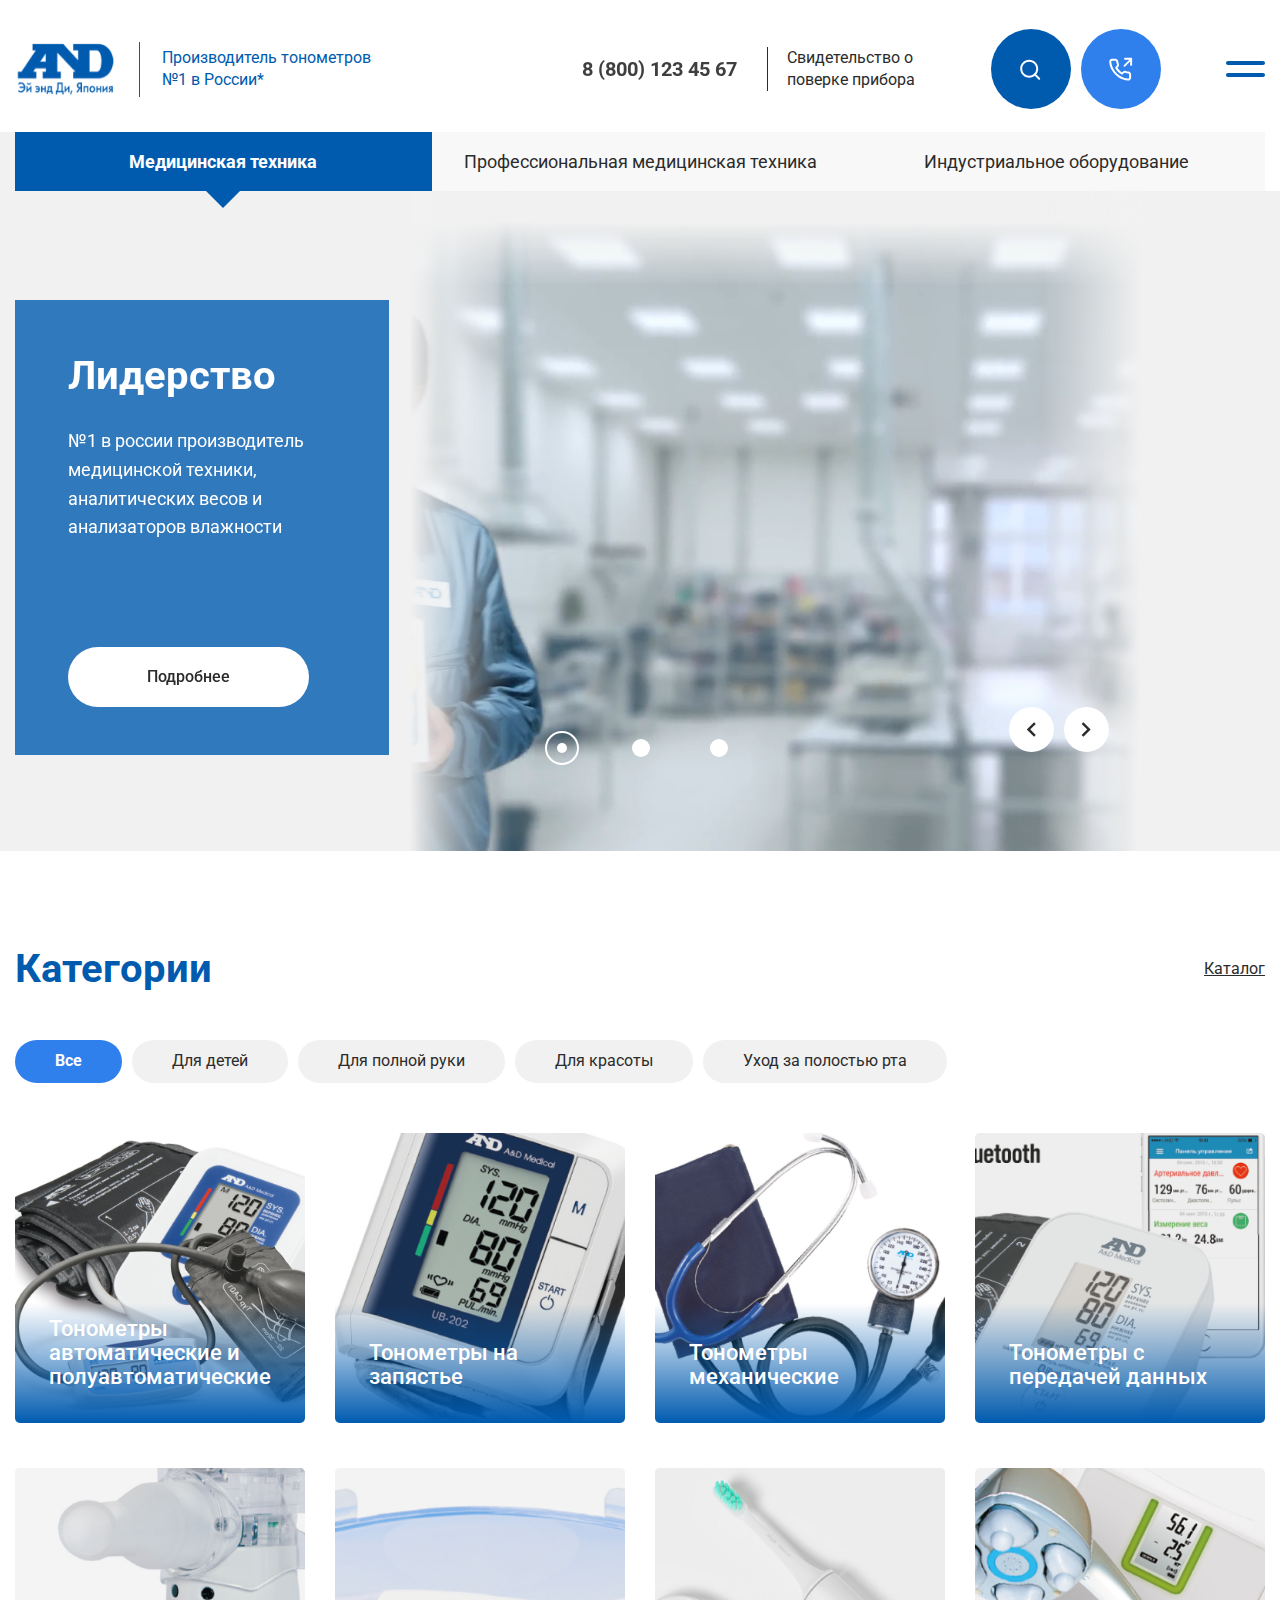
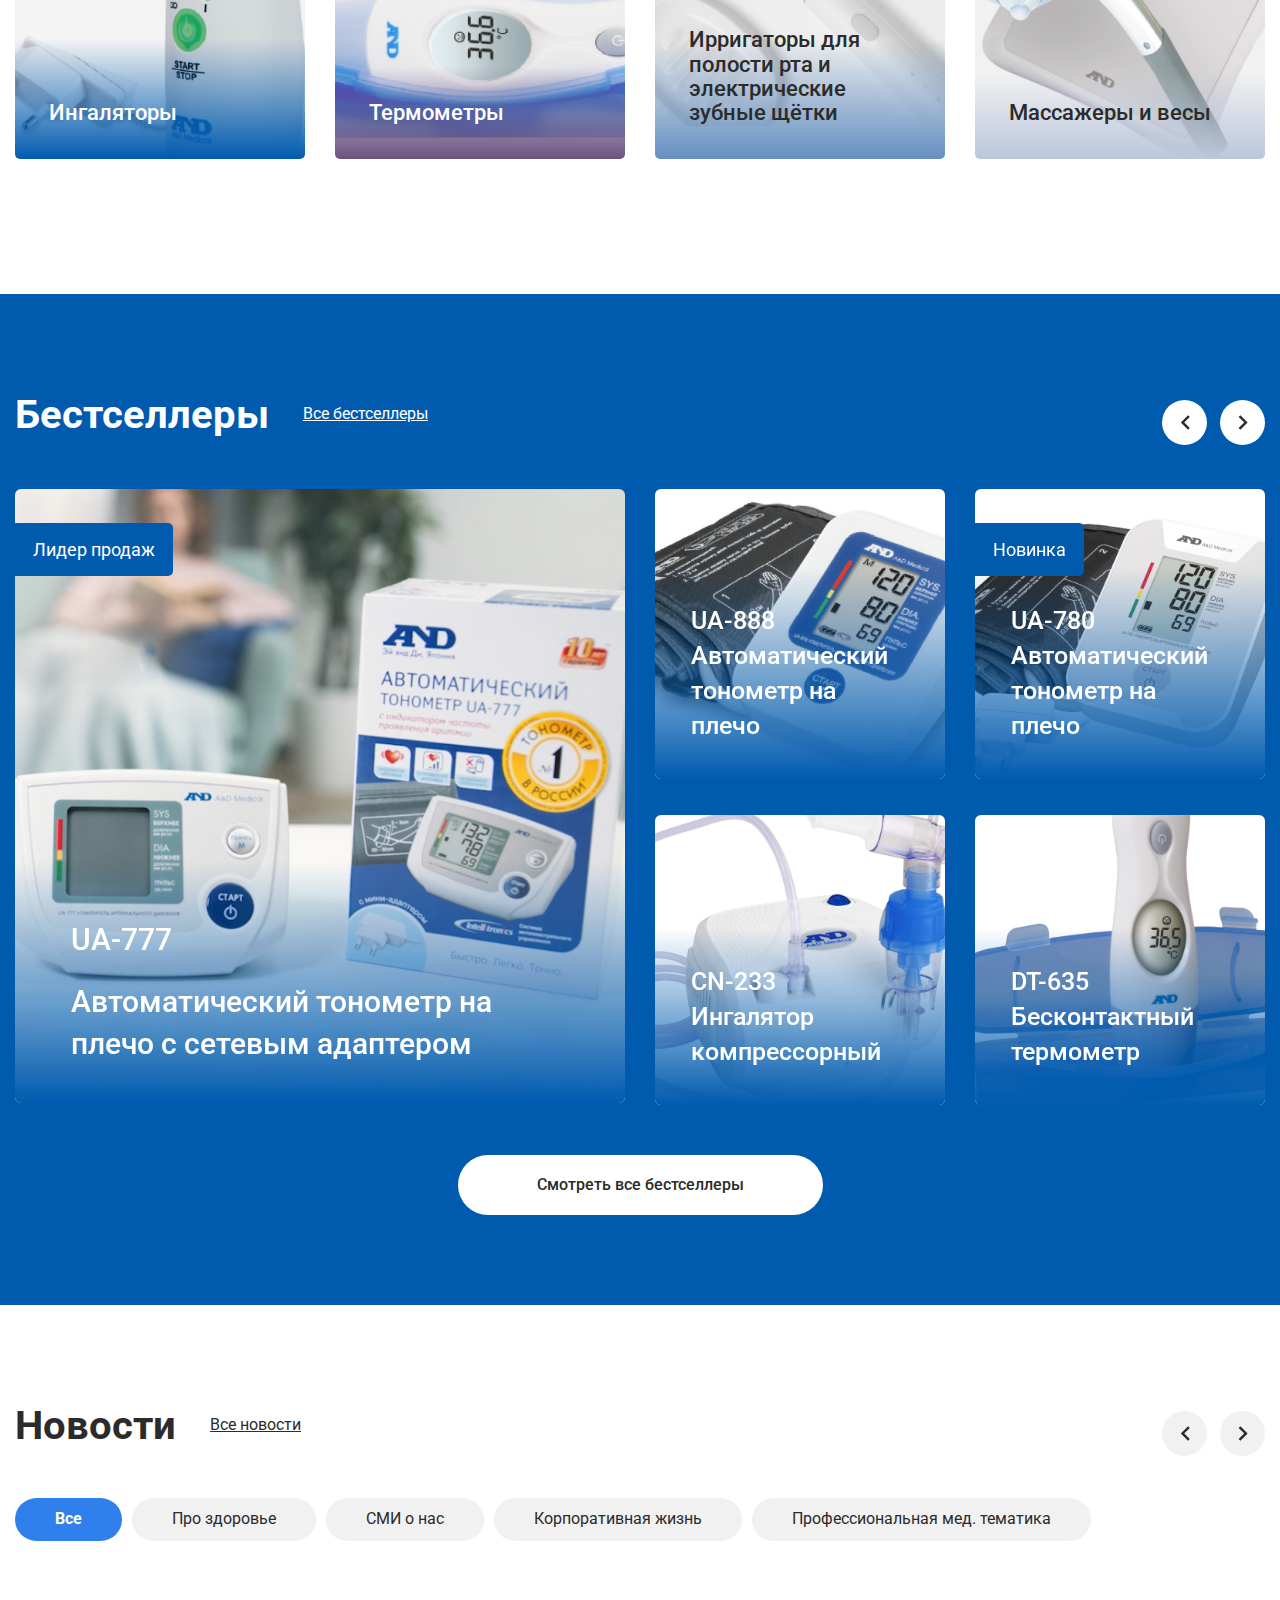
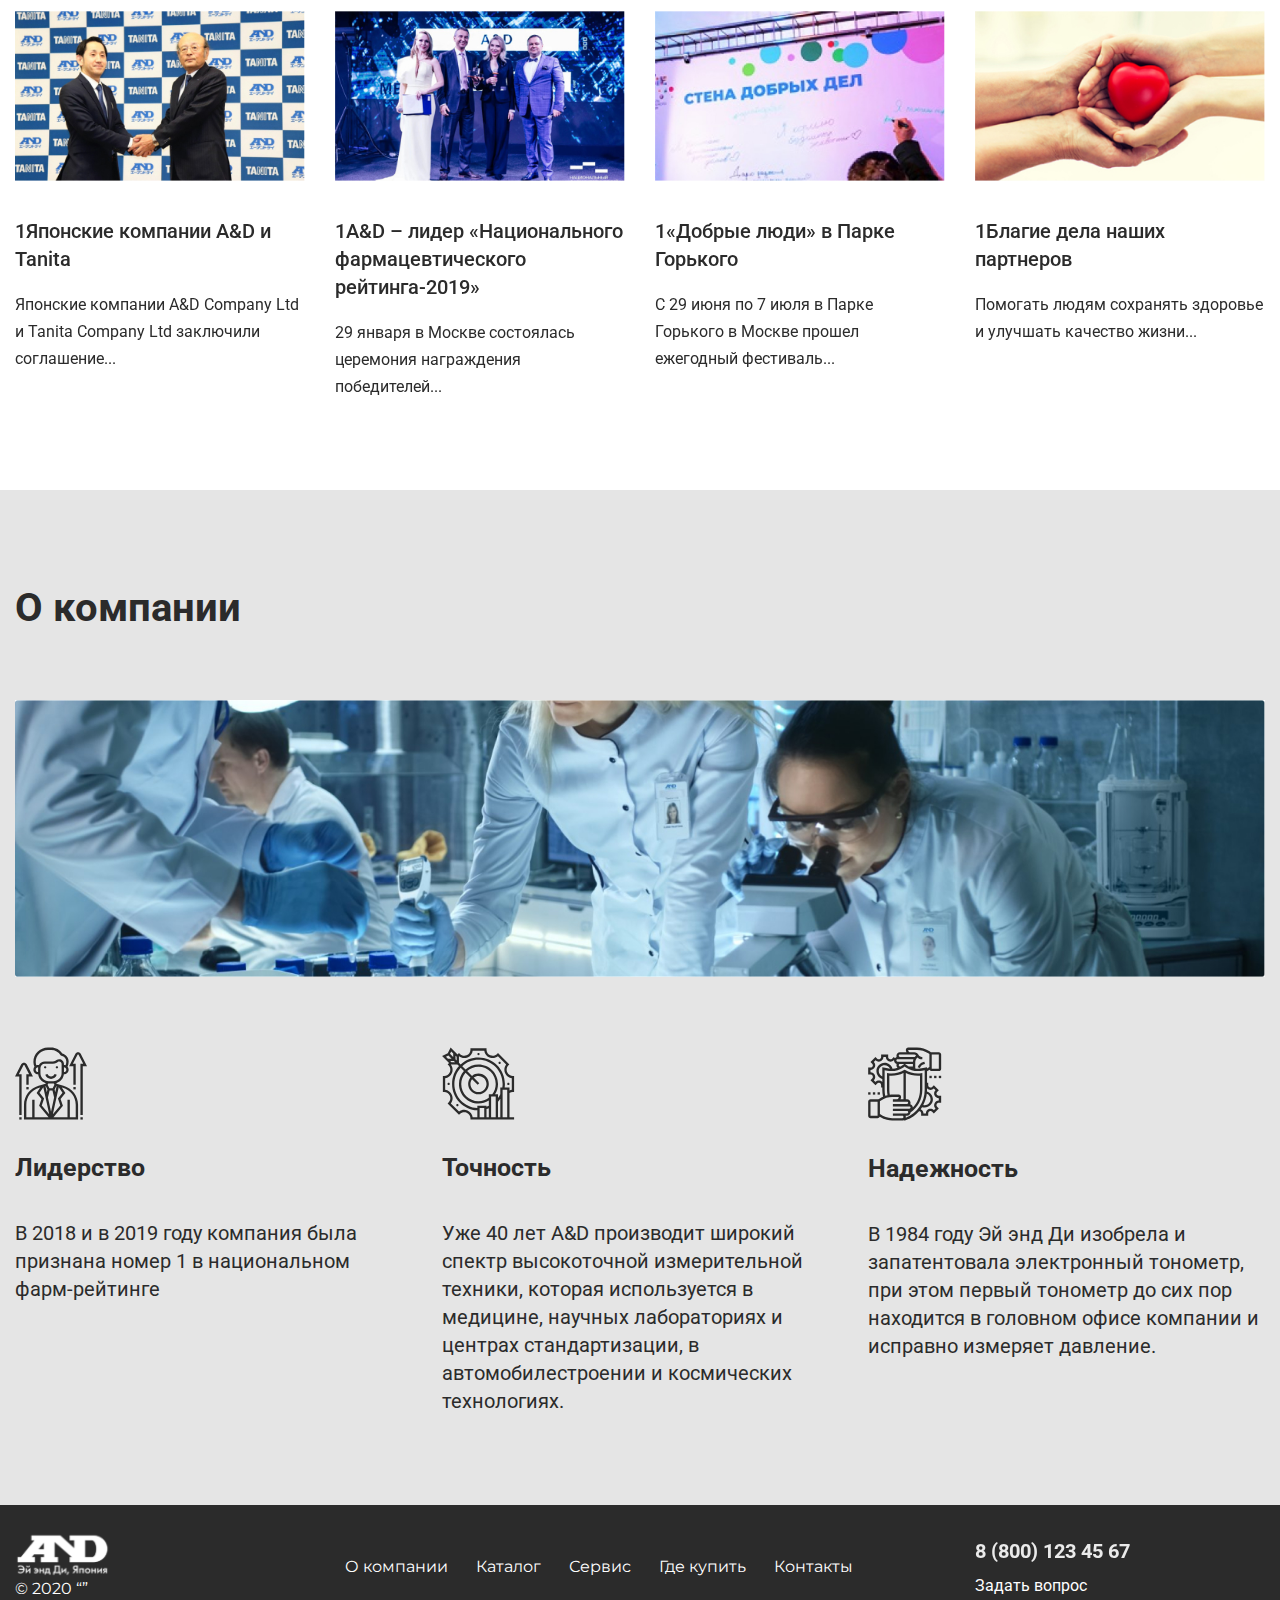
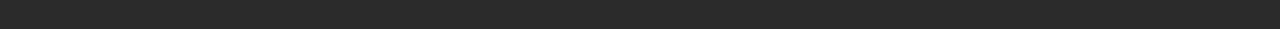
==== index.html @ 3cb5a5c9 "ff" ====
<!DOCTYPE html>
<html>
<head>
  <meta charset="utf-8">
  <title>Home</title>
  <meta name="description" content="">
  <link rel="shortcut icon" href="img/favicon/favicon.ico" type="image/x-icon">
  <meta http-equiv="X-UA-Compatible" content="IE=edge">
  <meta name="viewport" content="width=device-width, initial-scale=1, maximum-scale=1">
  <!-- style -->
  <link rel="stylesheet" href="libs/bootstrap/bootstrap.min.css">
  <link rel="stylesheet" href="libs/owl-carousel/owl.carousel.min.css"/>
  <link rel="stylesheet" href="libs/owl-carousel/owl.theme.default.min.css"/>
  <link rel="stylesheet" href="libs/fancybox/jquery.fancybox.min.css">
  <link rel="stylesheet" href="libs/jquery/jquery-ui/jquery-ui.min.css"/>
  <link rel="stylesheet" href="libs/jquery/jquery-ui/jquery-ui.theme.min.css"/>
  <link rel="stylesheet" href="css/common.css">
</head>
<body class="home">
  <div class="wrapper">
    <header class="header">
      <div class="container">
        <div class="header_row row">
          <div class="col-xl-3 col-lg-4 col-md-4 header_logo_col">
            <div class="header_logo">
              <a href="/" class="logo">
                <img src="i/logo.png">
                <span>Производитель тонометров №1 в России*</span>
              </a>
            </div>
          </div>
          <div class="col-xl-9 col-lg-8 col-md-8">
            <div class="header_navbar">
              <nav class="navbar navbar-expand-xl header_menu">
                <button class="navbar-toggler"></button>
                <div class="navbar_wrap">
                <ul class="nav header_menu_nav">
                  <li class="nav-item"><a href="#" class="nav-link">О компании</a></li>
                  <li class="nav-item"><a href="#" class="nav-link">Каталог</a></li>
                  <li class="nav-item"><a href="#" class="nav-link">Сервис</a></li>
                  <li class="nav-item"><a href="#" class="nav-link">Где купить</a></li>
                  <li class="nav-item"><a href="#" class="nav-link">Контакты</a></li>
                </ul>
                </div>
              </nav>
              <div class="header_phone -fs-20 -rb-700">
                <a href="tel:88001234567">8 (800) 123 45 67</a>
              </div>
              <div class="header_cert">
                <a href="#">Свидетельство о поверке прибора</a>
              </div>
              <div class="header_btn">
                <a href="#" class="btn btn_search"></a>
                <a href="#" class="btn btn_callback"></a>
              </div>
            </div>
          </div>
        </div>
	    </div>
    </header>
    <main class="main">
    <div class="section_itabs">
      <div class="container">
        <ul class="nav nav-pills nav-tabs -fs-18" id="pills-tab" role="tablist">
          <li class="nav-item" role="presentation">
            <a class="nav-link active" id="tech1-tab" data-toggle="pill" href="#tech1" role="tab" aria-controls="tech1" aria-selected="true">Медицинская техника</a>
          </li>
          <li class="nav-item" role="presentation">
            <a class="nav-link" id="tech2-tab" data-toggle="pill" href="#tech2" role="tab" aria-controls="tech2" aria-selected="false">Профессиональная медицинская техника</a>
          </li>
          <li class="nav-item" role="presentation">
            <a class="nav-link" id="tech3-tab" data-toggle="pill" href="#tech3" role="tab" aria-controls="tech3" aria-selected="false">Индустриальное оборудование</a>
          </li>
        </ul>
        </div>
        <div class="tab-content">
          <div class="tab-pane fade show active" id="tech1" role="tabpanel" aria-labelledby="tech1-tab">
            <div class="owl-carousel owl-theme itop_slider">
              <div class="itop_slider_item">
                <div class="video_container">
                  <div class="itop_slider_item_img">
                    <div class="itop_video_blur"></div>
                    <div class="itop_video_blur"></div>
                    <div class="itop_video_blur"></div>
                    <div class="itop_video_blur"></div>
                    
                    <video autoplay muted id="myVideo">
                      <source src="i/gif/itop_slider_item1new.mp4" type="video/mp4">
                      <source src="i/gif/itop_slider_item1.webm" type="video/webm" />
                    </video>
                  </div>
                </div>
                <div class="itop_slider_item_wrap">
                  <div class="container">
                    <div class="itop_slider_item_box">
                      <div class="itop_slider_item_title -rb-700 -fs-40">Лидерство</div>
                      <div class="itop_slider_item_text -fs-18">№1 в россии производитель медицинской техники, аналитических весов и анализаторов влажности</div>
                      <div class="itop_slider_item_btn"><a href="#" class="btn btn-primary">Подробнее</a></div>
                    </div>
                    
                  </div>
                </div>
              </div>
              <div class="itop_slider_item">
                <div class="video_container">
                <div class="itop_slider_item_img">
                  <div class="itop_video_blur"></div>
                  <div class="itop_video_blur"></div>
                  <div class="itop_video_blur"></div>
                  <div class="itop_video_blur"></div>
                  <video autoplay muted id="myVideo2">
                    <source src="i/gif/itop_slider_item2new.mp4" type="video/mp4">
                    <source src="i/gif/itop_slider_item2.webm" type="video/webm" />
                  </video>
                </div>
                </div>
                <div class="itop_slider_item_wrap">
                  <div class="container">
                    <div class="itop_slider_item_box">
                      <div class="itop_slider_item_title -rb-700 -fs-40">Надежность</div>
                      <div class="itop_slider_item_text -fs-18">В 1984 году Эй энд Ди изобрела и запатентовала электронный тонометр, при этом первый тонометр до сих пор находится в головном офисе компании и исправно измеряет давление.</div>
                      <div class="itop_slider_item_btn"><a href="#" class="btn btn-primary">Подробнее</a></div>
                    </div>
                    
                  </div>
                </div>
              </div>
              <div class="itop_slider_item">
                <div class="video_container">
                <div class="itop_slider_item_img">
                  <div class="itop_video_blur"></div>
                  <div class="itop_video_blur"></div>
                  <div class="itop_video_blur"></div>
                  <div class="itop_video_blur"></div>
                  <video autoplay muted id="myVideo3">
                    <source src="i/gif/itop_slider_item3new.mp4" type="video/mp4">
                    <source src="i/gif/itop_slider_item3.webm" type="video/webm" />
                  </video>
                </div>
                </div>
                <div class="itop_slider_item_wrap">
                  <div class="container">
                    <div class="itop_slider_item_box">
                      <div class="itop_slider_item_title -rb-700 -fs-40">Точность</div>
                      <div class="itop_slider_item_text -fs-18">Уже 40 лет A&D производит широкий спектр высокоточной измерительной техники, которая используется в медицине, научных лабораториях и центрах стандартизации, в автомобилестроении и космических технологиях.</div>
                      <div class="itop_slider_item_btn"><a href="#" class="btn btn-primary">Подробнее</a></div>
                    </div>
                    
                  </div>
                </div>
              </div>
            </div>
            <!-- <div class="itop_slider_item_box_nav"></div> -->
          </div>
          <!-- <div class="tab-pane fade" id="tech2" role="tabpanel" aria-labelledby="tech2-tab">...</div>
          <div class="tab-pane fade" id="tech3" role="tabpanel" aria-labelledby="tech3-tab">...</div> -->
        </div>
      <!-- </div> -->
    </div>
    <div class="section section_icategory">
      <div class="container">
        <div class="icategory_wrap">
          <div class="section_title_row">
            <div class="section_title">Категории</div>
            <a href="#" class="section_link_more -fs-16">Каталог</a>
          </div>
          <div class="icategory_tabs">
            <ul class="nav nav-pills nav-tab-items nav-category" id="pills-cat-tab" role="tablist">
              <li class="nav-item" role="presentation">
                <a class="nav-link active" id="cat-all-tab" data-toggle="pill" href="#cat-all" role="tab" aria-controls="cat-all" aria-selected="true">Все</a>
              </li>
              <li class="nav-item" role="presentation">
                <a class="nav-link" id="cat-children-tab" data-toggle="pill" href="#cat-children" role="tab" aria-controls="cat-children" aria-selected="false">Для детей</a>
              </li>
              <li class="nav-item" role="presentation">
                <a class="nav-link" id="cat-hand-tab" data-toggle="pill" href="#cat-hand" role="tab" aria-controls="cat-hand" aria-selected="false">Для полной руки</a>
              </li>
              <li class="nav-item" role="presentation">
                <a class="nav-link" id="cat-beauty-tab" data-toggle="pill" href="#cat-beauty" role="tab" aria-controls="cat-beauty" aria-selected="false">Для красоты</a>
              </li>
              <li class="nav-item" role="presentation">
                <a class="nav-link" id="cat-oral-tab" data-toggle="pill" href="#cat-oral" role="tab" aria-controls="cat-oral" aria-selected="false">Уход за полостью рта</a>
              </li>
            </ul>
            <div class="tab-content">
              <div class="tab-pane fade show active" id="cat-all" role="tabpanel" aria-labelledby="cat-all-tab">
                <div class="icategory_row row">
                  <div class="col-lg-3 col-md-4 col-sm-6 icategory_col">
                    <a href="#" class="icategory_item">
                      <span class="icategory_item_img">
                        <img src="i/cat01.png" alt="">
                      </span>
                      <span class="icategory_item_title -rb-500 -fs-22">Тонометры автоматические и полуавтоматические</span>
                    </a>
                  </div>
                  <div class="col-lg-3 col-md-4 col-sm-6 icategory_col">
                    <a href="#" class="icategory_item">
                      <span class="icategory_item_img">
                        <img src="i/cat02.png" alt="">
                      </span>
                      <span class="icategory_item_title -rb-500 -fs-22">Тонометры на запястье</span>
                    </a>
                  </div>
                  <div class="col-lg-3 col-md-4 col-sm-6 icategory_col">
                    <a href="#" class="icategory_item">
                      <span class="icategory_item_img">
                        <img src="i/cat03.png" alt="">
                      </span>
                      <span class="icategory_item_title -rb-500 -fs-22">Тонометры механические</span>
                    </a>
                  </div>
                  <div class="col-lg-3 col-md-4 col-sm-6 icategory_col">
                    <a href="#" class="icategory_item">
                      <span class="icategory_item_img">
                        <img src="i/cat04.png" alt="">
                      </span>
                      <span class="icategory_item_title -rb-500 -fs-22">Тонометры с передачей данных</span>
                    </a>
                  </div>
                  <div class="col-lg-3 col-md-4 col-sm-6 icategory_col">
                    <a href="#" class="icategory_item">
                      <span class="icategory_item_img">
                        <img src="i/cat05.png" alt="">
                      </span>
                      <span class="icategory_item_title -rb-500 -fs-22">Ингаляторы</span>
                    </a>
                  </div>
                  <div class="col-lg-3 col-md-4 col-sm-6 icategory_col">
                    <a href="#" class="icategory_item">
                      <span class="icategory_item_img">
                        <img src="i/cat06.png" alt="">
                      </span>
                      <span class="icategory_item_title -rb-500 -fs-22">Термометры</span>
                    </a>
                  </div>
                  <div class="col-lg-3 col-md-4 col-sm-6 icategory_col">
                    <a href="#" class="icategory_item">
                      <span class="icategory_item_img">
                        <img src="i/cat07.png" alt="">
                      </span>
                      <span class="icategory_item_title -rb-500 -fs-22">Ирригаторы для полости рта и электрические зубные щётки</span>
                    </a>
                  </div>
                  <div class="col-lg-3 col-md-4 col-sm-6 icategory_col">
                    <a href="#" class="icategory_item">
                      <span class="icategory_item_img">
                        <img src="i/cat08.png" alt="">
                      </span>
                      <span class="icategory_item_title -rb-500 -fs-22">Массажеры и весы</span>
                    </a>
                  </div>
                </div>
              </div>
              <div class="tab-pane fade" id="cat-children" role="tabpanel" aria-labelledby="cat-children-tab">
                <div class="icategory_row row">
                  <div class="col-lg-3 col-md-4 col-sm-6 icategory_col">
                    <a href="#" class="icategory_item">
                      <span class="icategory_item_img">
                        <img src="i/cat01.png" alt="">
                      </span>
                      <span class="icategory_item_title -rb-500 -fs-22">Тонометры автоматические и полуавтоматические</span>
                    </a>
                  </div>
                  <div class="col-lg-3 col-md-4 col-sm-6 icategory_col">
                    <a href="#" class="icategory_item">
                      <span class="icategory_item_img">
                        <img src="i/cat02.png" alt="">
                      </span>
                      <span class="icategory_item_title -rb-500 -fs-22">Тонометры на запястье</span>
                    </a>
                  </div>
                  <div class="col-lg-3 col-md-4 col-sm-6 icategory_col">
                    <a href="#" class="icategory_item">
                      <span class="icategory_item_img">
                        <img src="i/cat03.png" alt="">
                      </span>
                      <span class="icategory_item_title -rb-500 -fs-22">Тонометры механические</span>
                    </a>
                  </div>
                  <div class="col-lg-3 col-md-4 col-sm-6 icategory_col">
                    <a href="#" class="icategory_item">
                      <span class="icategory_item_img">
                        <img src="i/cat04.png" alt="">
                      </span>
                      <span class="icategory_item_title -rb-500 -fs-22">Тонометры с передачей данных</span>
                    </a>
                  </div>
                </div>
              </div>
              <div class="tab-pane fade" id="cat-hand" role="tabpanel" aria-labelledby="cat-hand-tab">
                <div class="icategory_row row">
                  <div class="col-lg-3 col-md-4 col-sm-6 icategory_col">
                    <a href="#" class="icategory_item">
                      <span class="icategory_item_img">
                        <img src="i/cat01.png" alt="">
                      </span>
                      <span class="icategory_item_title -rb-500 -fs-22">Тонометры автоматические и полуавтоматические</span>
                    </a>
                  </div>
                  <div class="col-lg-3 col-md-4 col-sm-6 icategory_col">
                    <a href="#" class="icategory_item">
                      <span class="icategory_item_img">
                        <img src="i/cat02.png" alt="">
                      </span>
                      <span class="icategory_item_title -rb-500 -fs-22">Тонометры на запястье</span>
                    </a>
                  </div>
                  <div class="col-lg-3 col-md-4 col-sm-6 icategory_col">
                    <a href="#" class="icategory_item">
                      <span class="icategory_item_img">
                        <img src="i/cat03.png" alt="">
                      </span>
                      <span class="icategory_item_title -rb-500 -fs-22">Тонометры механические</span>
                    </a>
                  </div>
                  <div class="col-lg-3 col-md-4 col-sm-6 icategory_col">
                    <a href="#" class="icategory_item">
                      <span class="icategory_item_img">
                        <img src="i/cat04.png" alt="">
                      </span>
                      <span class="icategory_item_title -rb-500 -fs-22">Тонометры с передачей данных</span>
                    </a>
                  </div>
                </div>
              </div>
              <div class="tab-pane fade" id="cat-beauty" role="tabpanel" aria-labelledby="cat-beauty-tab">
                <div class="icategory_row row">
                  <div class="col-lg-3 col-md-4 col-sm-6 icategory_col">
                    <a href="#" class="icategory_item">
                      <span class="icategory_item_img">
                        <img src="i/cat01.png" alt="">
                      </span>
                      <span class="icategory_item_title -rb-500 -fs-22">Тонометры автоматические и полуавтоматические</span>
                    </a>
                  </div>
                  <div class="col-lg-3 col-md-4 col-sm-6 icategory_col">
                    <a href="#" class="icategory_item">
                      <span class="icategory_item_img">
                        <img src="i/cat02.png" alt="">
                      </span>
                      <span class="icategory_item_title -rb-500 -fs-22">Тонометры на запястье</span>
                    </a>
                  </div>
                  <div class="col-lg-3 col-md-4 col-sm-6 icategory_col">
                    <a href="#" class="icategory_item">
                      <span class="icategory_item_img">
                        <img src="i/cat03.png" alt="">
                      </span>
                      <span class="icategory_item_title -rb-500 -fs-22">Тонометры механические</span>
                    </a>
                  </div>
                  <div class="col-lg-3 col-md-4 col-sm-6 icategory_col">
                    <a href="#" class="icategory_item">
                      <span class="icategory_item_img">
                        <img src="i/cat04.png" alt="">
                      </span>
                      <span class="icategory_item_title -rb-500 -fs-22">Тонометры с передачей данных</span>
                    </a>
                  </div>
                </div>
              </div>
              <div class="tab-pane fade" id="cat-oral" role="tabpanel" aria-labelledby="cat-oral-tab">
                <div class="icategory_row row">
                  <div class="col-lg-3 col-md-4 col-sm-6 icategory_col">
                    <a href="#" class="icategory_item">
                      <span class="icategory_item_img">
                        <img src="i/cat01.png" alt="">
                      </span>
                      <span class="icategory_item_title -rb-500 -fs-22">Тонометры автоматические и полуавтоматические</span>
                    </a>
                  </div>
                  <div class="col-lg-3 col-md-4 col-sm-6 icategory_col">
                    <a href="#" class="icategory_item">
                      <span class="icategory_item_img">
                        <img src="i/cat02.png" alt="">
                      </span>
                      <span class="icategory_item_title -rb-500 -fs-22">Тонометры на запястье</span>
                    </a>
                  </div>
                  <div class="col-lg-3 col-md-4 col-sm-6 icategory_col">
                    <a href="#" class="icategory_item">
                      <span class="icategory_item_img">
                        <img src="i/cat03.png" alt="">
                      </span>
                      <span class="icategory_item_title -rb-500 -fs-22">Тонометры механические</span>
                    </a>
                  </div>
                  <div class="col-lg-3 col-md-4 col-sm-6 icategory_col">
                    <a href="#" class="icategory_item">
                      <span class="icategory_item_img">
                        <img src="i/cat04.png" alt="">
                      </span>
                      <span class="icategory_item_title -rb-500 -fs-22">Тонометры с передачей данных</span>
                    </a>
                  </div>
                </div>
              </div>
            </div>
          </div>
          
        </div>
      </div>
    </div>
    <div class="section section_ibestsellers">
      <div class="container">
        <div class="ibestsellers_wrap">
          <div class="section_title_row">
            <div class="section_title">Бестселлеры</div>
            <a href="#" class="section_link_more -fs-16">Все бестселлеры</a>
            <div class="ibest_slider_arrows"></div>
          </div>
          <div class="owl-carousel ibest_slider owl-theme">
            <div class="slider_item">
              <div class="ibest_slider_item_row row">
                <div class="col-md-6">
                  <div class="ibest_item_main">
                    <a href="#" class="ibest_item">
                      <span class="tag -first">Лидер продаж</span>
                      <span class="icategory_item_img">
                        <img src="i/best01.jpg" alt="">
                      </span>
                      <span class="ibest_item_title -rb-500 -fs-30">
                        <span>UA-777</span>
                        <span>Автоматический тонометр на плечо с сетевым адаптером</span>
                      </span>
                    </a>
                  </div>
                </div>
                <div class="col-md-6">
                  <div class="ibest_item_min">
                    <div class="ibest_item_min_row row">
                      <div class="col-md-6 col-sm-6 ibest_item_col">
                        <a href="#" class="ibest_item">
                          <span class="icategory_item_img">
                            <img src="i/best02.jpg" alt="">
                          </span>
                          <span class="ibest_item_title -rb-500 -fs-25">
                            <span>UA-888</span>
                            <span>Автоматический тонометр на плечо</span>
                          </span>
                        </a>
                      </div>
                      <div class="col-md-6 col-sm-6 ibest_item_col">
                        <a href="#" class="ibest_item">
                          <span class="tag -new">Новинка</span>
                          <span class="icategory_item_img">
                            <img src="i/best03.jpg" alt="">
                          </span>
                          <span class="ibest_item_title -rb-500 -fs-25">
                            <span>UA-780</span>
                            <span>Автоматический тонометр на плечо</span>
                          </span>
                        </a>
                      </div>
                      <div class="col-md-6 col-sm-6 ibest_item_col">
                        <a href="#" class="ibest_item">
                          <span class="icategory_item_img">
                            <img src="i/best04.jpg" alt="">
                          </span>
                          <span class="ibest_item_title -rb-500 -fs-25">
                            <span>CN-233</span>
                            <span>Ингалятор компрессорный</span>
                          </span>
                        </a>
                      </div>
                      <div class="col-md-6 col-sm-6 ibest_item_col">
                        <a href="#" class="ibest_item">
                          <span class="icategory_item_img">
                            <img src="i/best05.jpg" alt="">
                          </span>
                          <span class="ibest_item_title -rb-500 -fs-25">
                            <span>DT-635</span>
                            <span>Бесконтактный термометр</span>
                          </span>
                        </a>
                      </div>
                    </div>
                  </div>
                </div>
              </div>
            </div>
            <div class="slider_item">
              <div class="ibest_slider_item_row row">
                <div class="col-md-6">
                  <div class="ibest_item_main">
                    <a href="#" class="ibest_item">
                      <span class="tag -first">Лидер продаж</span>
                      <span class="icategory_item_img">
                        <img src="i/best01.jpg" alt="">
                      </span>
                      <span class="ibest_item_title -rb-500 -fs-30">
                        <span>UA-777</span>
                        <span>Автоматический тонометр на плечо с сетевым адаптером</span>
                      </span>
                    </a>
                  </div>
                </div>
                <div class="col-md-6">
                  <div class="ibest_item_min">
                    <div class="ibest_item_min_row row">
                      <div class="col-md-6 col-sm-6 ibest_item_col">
                        <a href="#" class="ibest_item">
                          <span class="icategory_item_img">
                            <img src="i/best02.jpg" alt="">
                          </span>
                          <span class="ibest_item_title -rb-500 -fs-25">
                            <span>UA-888</span>
                            <span>Автоматический тонометр на плечо</span>
                          </span>
                        </a>
                      </div>
                      <div class="col-md-6 col-sm-6 ibest_item_col">
                        <a href="#" class="ibest_item">
                          <span class="tag -new">Новинка</span>
                          <span class="icategory_item_img">
                            <img src="i/best03.jpg" alt="">
                          </span>
                          <span class="ibest_item_title -rb-500 -fs-25">
                            <span>UA-780</span>
                            <span>Автоматический тонометр на плечо</span>
                          </span>
                        </a>
                      </div>
                      <div class="col-md-6 col-sm-6 ibest_item_col">
                        <a href="#" class="ibest_item">
                          <span class="icategory_item_img">
                            <img src="i/best04.jpg" alt="">
                          </span>
                          <span class="ibest_item_title -rb-500 -fs-25">
                            <span>CN-233</span>
                            <span>Ингалятор компрессорный</span>
                          </span>
                        </a>
                      </div>
                      <div class="col-md-6 col-sm-6 ibest_item_col">
                        <a href="#" class="ibest_item">
                          <span class="icategory_item_img">
                            <img src="i/best05.jpg" alt="">
                          </span>
                          <span class="ibest_item_title -rb-500 -fs-25">
                            <span>DT-635</span>
                            <span>Бесконтактный термометр</span>
                          </span>
                        </a>
                      </div>
                    </div>
                  </div>
                </div>
              </div>
            </div>
          </div>
          <div class="section_bottom_btn">
            <a href="#" class="btn btn-primary bottom_more">Смотреть все бестселлеры</a>
          </div>
        </div>
      </div>
    </div>
    <div class="section section_inews">
      <div class="container">
        <div class="inews_wrap">
          <div class="section_title_row">
            <div class="section_title">Новости</div>
            <a href="#" class="section_link_more -fs-16">Все новости</a>
            <div class="inews_slider_arrows"></div>
          </div>
          <div class="inews_tabs">
            <ul class="nav nav-pills nav-tab-items nav-inews" id="pills-news-tab" role="tablist">
              <li class="nav-item" role="presentation">
                <a class="nav-link active" id="news-all-tab" data-toggle="pill" href="#news-all" role="tab" aria-controls="news-all"
                  aria-selected="true">Все</a>
              </li>
              <li class="nav-item" role="presentation">
                <a class="nav-link" id="news-heals-tab" data-toggle="pill" href="#news-heals" role="tab"
                  aria-controls="news-heals" aria-selected="false">Про здоровье</a>
              </li>
              <li class="nav-item" role="presentation">
                <a class="nav-link" id="cat-news-smi" data-toggle="pill" href="#news-smi" role="tab" aria-controls="news-smi"
                  aria-selected="false">СМИ о нас</a>
              </li>
              <li class="nav-item" role="presentation">
                <a class="nav-link" id="news-corp-tab" data-toggle="pill" href="#news-corp" role="tab"
                  aria-controls="news-corp" aria-selected="false">Корпоративная жизнь</a>
              </li>
              <li class="nav-item" role="presentation">
                <a class="nav-link" id="cat-news-prof" data-toggle="pill" href="#news-prof" role="tab" aria-controls="news-prof"
                  aria-selected="false">Профессиональная мед. тематика</a>
              </li>
            </ul>
            <div class="tab-content">
              <div class="tab-pane fade show active" id="news-all" role="tabpanel" aria-labelledby="news-all-tab">
                <div class="owl-carousel inews_slider owl-theme" id="owl-news-all">
                  <div class="slider_item">
                    <a href="#" class="inews_slider_item">
                      <span class="news_img"><img src="i/inews01.jpg" alt=""></span>
                      <span class="news_title -rb-500 -fs-20">1Японские компании A&D и Tanita</span>
                      <span class="news_anons">Японские компании A&D Сompany Ltd и Tanita Сompany Ltd заключили соглашение...</span>
                    </a>
                  </div>
                  <div class="slider_item">
                    <a href="#" class="inews_slider_item">
                      <span class="news_img"><img src="i/inews02.jpg" alt=""></span>
                      <span class="news_title -rb-500 -fs-20">1A&D – лидер «Национального фармацевтического рейтинга-2019»</span>
                      <span class="news_anons">29 января в Москве состоялась церемония награждения победителей...</span>
                    </a>
                  </div>
                  <div class="slider_item">
                    <a href="#" class="inews_slider_item">
                      <span class="news_img"><img src="i/inews03.jpg" alt=""></span>
                      <span class="news_title -rb-500 -fs-20">1«Добрые люди» в Парке Горького</span>
                      <span class="news_anons">С 29 июня по 7 июля в Парке Горького в Москве прошел ежегодный фестиваль...</span>
                    </a>
                  </div>
                  <div class="slider_item">
                    <a href="#" class="inews_slider_item">
                      <span class="news_img"><img src="i/inews04.jpg" alt=""></span>
                      <span class="news_title -rb-500 -fs-20">1Благие дела наших партнеров</span>
                      <span class="news_anons">Помогать людям сохранять здоровье и улучшать качество жизни...</span>
                    </a>
                  </div>
                </div>
              </div>
              <div class="tab-pane fade" id="news-heals" role="tabpanel" aria-labelledby="news-heals-tab">
                <div class="owl-carousel inews_slider owl-theme" id="owl-news-heals">
                  <div class="slider_item">
                    <a href="#" class="inews_slider_item">
                      <span class="news_img"><img src="i/inews01.jpg" alt=""></span>
                      <span class="news_title -rb-500 -fs-20">2Японские компании A&D и Tanita</span>
                      <span class="news_anons">Японские компании A&D Сompany Ltd и Tanita Сompany Ltd заключили соглашение...</span>
                    </a>
                  </div>
                  <div class="slider_item">
                    <a href="#" class="inews_slider_item">
                      <span class="news_img"><img src="i/inews02.jpg" alt=""></span>
                      <span class="news_title -rb-500 -fs-20">2A&D – лидер «Национального фармацевтического рейтинга-2019»</span>
                      <span class="news_anons">29 января в Москве состоялась церемония награждения победителей...</span>
                    </a>
                  </div>
                  <div class="slider_item">
                    <a href="#" class="inews_slider_item">
                      <span class="news_img"><img src="i/inews03.jpg" alt=""></span>
                      <span class="news_title -rb-500 -fs-20">2«Добрые люди» в Парке Горького</span>
                      <span class="news_anons">С 29 июня по 7 июля в Парке Горького в Москве прошел ежегодный фестиваль...</span>
                    </a>
                  </div>
                  <div class="slider_item">
                    <a href="#" class="inews_slider_item">
                      <span class="news_img"><img src="i/inews04.jpg" alt=""></span>
                      <span class="news_title -rb-500 -fs-20">2Благие дела наших партнеров</span>
                      <span class="news_anons">Помогать людям сохранять здоровье и улучшать качество жизни...</span>
                    </a>
                  </div>
                </div>
              </div>
              <div class="tab-pane fade" id="news-smi" role="tabpanel" aria-labelledby="news-smi-tab">
                <div class="owl-carousel inews_slider owl-theme" id="owl-news-smi">
                  <div class="slider_item">
                    <a href="#" class="inews_slider_item">
                      <span class="news_img"><img src="i/inews01.jpg" alt=""></span>
                      <span class="news_title -rb-500 -fs-20">3Японские компании A&D и Tanita</span>
                      <span class="news_anons">Японские компании A&D Сompany Ltd и Tanita Сompany Ltd заключили соглашение...</span>
                    </a>
                  </div>
                  <div class="slider_item">
                    <a href="#" class="inews_slider_item">
                      <span class="news_img"><img src="i/inews02.jpg" alt=""></span>
                      <span class="news_title -rb-500 -fs-20">3A&D – лидер «Национального фармацевтического рейтинга-2019»</span>
                      <span class="news_anons">29 января в Москве состоялась церемония награждения победителей...</span>
                    </a>
                  </div>
                  <div class="slider_item">
                    <a href="#" class="inews_slider_item">
                      <span class="news_img"><img src="i/inews03.jpg" alt=""></span>
                      <span class="news_title -rb-500 -fs-20">3«Добрые люди» в Парке Горького</span>
                      <span class="news_anons">С 29 июня по 7 июля в Парке Горького в Москве прошел ежегодный фестиваль...</span>
                    </a>
                  </div>
                  <div class="slider_item">
                    <a href="#" class="inews_slider_item">
                      <span class="news_img"><img src="i/inews04.jpg" alt=""></span>
                      <span class="news_title -rb-500 -fs-20">3Благие дела наших партнеров</span>
                      <span class="news_anons">Помогать людям сохранять здоровье и улучшать качество жизни...</span>
                    </a>
                  </div>
                </div>
              </div>
              <div class="tab-pane fade" id="news-corp" role="tabpanel" aria-labelledby="news-corp-tab">
                <div class="owl-carousel inews_slider owl-theme" id="owl-news-corp">
                  <div class="slider_item">
                    <a href="#" class="inews_slider_item">
                      <span class="news_img"><img src="i/inews01.jpg" alt=""></span>
                      <span class="news_title -rb-500 -fs-20">4Японские компании A&D и Tanita</span>
                      <span class="news_anons">Японские компании A&D Сompany Ltd и Tanita Сompany Ltd заключили соглашение...</span>
                    </a>
                  </div>
                  <div class="slider_item">
                    <a href="#" class="inews_slider_item">
                      <span class="news_img"><img src="i/inews02.jpg" alt=""></span>
                      <span class="news_title -rb-500 -fs-20">4A&D – лидер «Национального фармацевтического рейтинга-2019»</span>
                      <span class="news_anons">29 января в Москве состоялась церемония награждения победителей...</span>
                    </a>
                  </div>
                  <div class="slider_item">
                    <a href="#" class="inews_slider_item">
                      <span class="news_img"><img src="i/inews03.jpg" alt=""></span>
                      <span class="news_title -rb-500 -fs-20">4«Добрые люди» в Парке Горького</span>
                      <span class="news_anons">С 29 июня по 7 июля в Парке Горького в Москве прошел ежегодный фестиваль...</span>
                    </a>
                  </div>
                  <div class="slider_item">
                    <a href="#" class="inews_slider_item">
                      <span class="news_img"><img src="i/inews04.jpg" alt=""></span>
                      <span class="news_title -rb-500 -fs-20">4Благие дела наших партнеров</span>
                      <span class="news_anons">Помогать людям сохранять здоровье и улучшать качество жизни...</span>
                    </a>
                  </div>
                </div>
              </div>
              <div class="tab-pane fade" id="news-prof" role="tabpanel" aria-labelledby="news-prof-tab">
                <div class="owl-carousel inews_slider owl-theme" id="owl-news-prof">
                  <div class="slider_item">
                    <a href="#" class="inews_slider_item">
                      <span class="news_img"><img src="i/inews01.jpg" alt=""></span>
                      <span class="news_title -rb-500 -fs-20">Японские компании A&D и Tanita</span>
                      <span class="news_anons">Японские компании A&D Сompany Ltd и Tanita Сompany Ltd заключили соглашение...</span>
                    </a>
                  </div>
                  <div class="slider_item">
                    <a href="#" class="inews_slider_item">
                      <span class="news_img"><img src="i/inews02.jpg" alt=""></span>
                      <span class="news_title -rb-500 -fs-20">A&D – лидер «Национального фармацевтического рейтинга-2019»</span>
                      <span class="news_anons">29 января в Москве состоялась церемония награждения победителей...</span>
                    </a>
                  </div>
                  <div class="slider_item">
                    <a href="#" class="inews_slider_item">
                      <span class="news_img"><img src="i/inews03.jpg" alt=""></span>
                      <span class="news_title -rb-500 -fs-20">«Добрые люди» в Парке Горького</span>
                      <span class="news_anons">С 29 июня по 7 июля в Парке Горького в Москве прошел ежегодный фестиваль...</span>
                    </a>
                  </div>
                  <div class="slider_item">
                    <a href="#" class="inews_slider_item">
                      <span class="news_img"><img src="i/inews04.jpg" alt=""></span>
                      <span class="news_title -rb-500 -fs-20">Благие дела наших партнеров</span>
                      <span class="news_anons">Помогать людям сохранять здоровье и улучшать качество жизни...</span>
                    </a>
                  </div>
                </div>
              </div>
            </div>
          </div>
        </div>
      </div>
    </div>
    <div class="section section_iabout">
      <div class="container">
        <div class="about_wrap">
          <div class="section_title">О компании</div>
          <div class="iabout_video">
            <img src="i/video.jpg" alt="">
          </div>
          <div class="iabout_desc">
            <div class="iabout_row row">
              <div class="col-md-4 col-sm-6">
                <div class="iabout_item">
                  <div class="iabout_item_icon"><img src="i/iabout01.svg" alt=""></div>
                  <div class="iabout_item_title -fs-25 -rb-700">Лидерство</div>
                  <div class="iabout_item_text -fs-20">В 2018 и в 2019 году компания была признана номер 1 в национальном фарм-рейтинге</div>
                </div>
              </div>
              <div class="col-md-4 col-sm-6">
                <div class="iabout_item">
                  <div class="iabout_item_icon"><img src="i/iabout02.svg" alt=""></div>
                  <div class="iabout_item_title -fs-25 -rb-700">Точность</div>
                  <div class="iabout_item_text -fs-20">Уже 40 лет A&D производит широкий спектр высокоточной измерительной техники, которая используется в медицине, научных лабораториях и центрах стандартизации, в автомобилестроении и космических технологиях.</div>
                </div>
              </div>
              <div class="col-md-4 col-sm-6">
                <div class="iabout_item">
                  <div class="iabout_item_icon"><img src="i/iabout03.svg" alt=""></div>
                  <div class="iabout_item_title -fs-25 -rb-700">Надежность</div>
                  <div class="iabout_item_text -fs-20">В 1984 году Эй энд Ди изобрела и запатентовала электронный тонометр, при этом первый тонометр до сих пор находится в головном офисе компании и исправно измеряет давление.</div>
                </div>
              </div>
            </div>
          </div>
        </div>
      </div>
    </div>
    </main>
    <footer class="footer">
      <div class="container">
        <div class="footer_row row">
          <div class="col-lg-2 footer_left_col">
            <div class="footer_left">
              <a href="/" class="footer_logo"><img src="i/logo_white.svg" alt=""></a>
              <span class="copy -ms-400">© 2020 “”</span>
            </div>
          </div>
          <div class="col-lg-7 footer_center_col">
            <div class="footer_center">
              <ul class="nav footer_menu_nav -ms-400">
                <li class="nav-item"><a href="#" class="nav-link">О компании</a></li>
                <li class="nav-item"><a href="#" class="nav-link">Каталог</a></li>
                <li class="nav-item"><a href="#" class="nav-link">Сервис</a></li>
                <li class="nav-item"><a href="#" class="nav-link">Где купить</a></li>
                <li class="nav-item"><a href="#" class="nav-link">Контакты</a></li>
              </ul>
            </div>
          </div>
          <div class="col-lg-3 footer_right_col">
            <div class="footer_right">
              <a href="tel:88001234567" class="footer_phone -fs-20 -rb-700">8 (800) 123 45 67</a>
              <a href="#" class="footer_modal_link">Задать вопрос</a>
            </div>
          </div>
        </div>
      </div>
    </footer>
    <div id="toTop"></div>
  </div>







    
        <!-- форма поиска -->
        <!-- <div class="header_nav_search">
          <form class="form-inline form_search">
            <input class="form-control" type="search" placeholder="Что ищем?" aria-label="Search">
            <button class="btn search_btn" type="submit"></button>
          </form>
        </div> -->



<!--     <div class="section section_form form_question">
      <div class="container">
        <div class="section_form_wrap">
          <div class="section_form_title -fs-36">У ВАС ВОЗНИКЛИ ВОПРОСЫ?</div>
          <div class="form_top_text -fs-24">Заполнете форму и мы свяжемся с Вами в течении 15 мину!</div>
          <form>
            <div class="iform_row">
              <div class="iform_col -fs-16">
                <input type="text" class="form-control" placeholder="Ваше имя">
              </div>
              <div class="iform_col -fs-16">
                <input type="text" class="form-control" placeholder="Ваш телефон">
              </div>
              <button type="submit" class="btn btn-primary btn-question -fs-14">Оставить заявку</button>
            </div>
          </form>
          <div class="iform_bottom">
            <div class="policy -fs-13">При нажатии кнопки "Оставить заявку" Вы соглашаетесь с <a href="#">политикой конфиденциальности и обработки персональных данных</a></div>
          </div>
        </div>
      </div>
    </div> -->



  <script src="libs/jquery/jquery-3.4.1.min.js"></script>

  <script src="libs/bootstrap/bootstrap.min.js"></script>
  <script src="libs/owl-carousel/owl.carousel.min.js"></script>
  <script src="libs/jquery/jquery.maskedinput.min.js"></script>
  <script src="libs/fancybox/jquery.fancybox.min.js"></script>
  <script src="libs/jquery/jquery-ui/jquery-ui.min.js"></script>

  <script src="js/common.js"></script>
</body>
</html>
---- css/common.css ----
/* FONTS */


@import url('https://fonts.googleapis.com/css2?family=Montserrat&family=Roboto:wght@400;500;700&display=swap');
/* font-family: 'Montserrat', sans-serif; */
/* font-family: 'Roboto', sans-serif; */


.-rb-400{font-family: 'Roboto', sans-serif; font-weight: 400;}
.-rb-500{font-family: 'Roboto', sans-serif; font-weight: 500;}
.-rb-700{font-family: 'Roboto', sans-serif; font-weight: 700;}
.-ms-400{font-family: 'Montserrat', sans-serif; font-weight: 400;}


/*-fs start*/
.-fs-45 {font-size:45px;}
.-fs-40 {font-size:40px;}
.-fs-36 {font-size:36px;}
.-fs-32 {font-size:32px;}
.-fs-30 {font-size:30px;}
.-fs-29 {font-size:29px;}
.-fs-28 {font-size:28px;}
.-fs-27 {font-size:27px;}
.-fs-26 {font-size:26px;}
.-fs-25 {font-size:25px;}
.-fs-24 {font-size:24px;}
.-fs-23 {font-size:23px;}
.-fs-22 {font-size:22px;}
.-fs-21 {font-size:21px;}
.-fs-20 {font-size:20px;}
.-fs-19 {font-size:19px;}
.-fs-18 {font-size:18px;}
.-fs-17 {font-size:17px;}
.-fs-16 {font-size:16px;}
.-fs-15 {font-size:15px;}
.-fs-14 {font-size:14px;}
.-fs-13 {font-size:13px;}
.-fs-12 {font-size:12px;}
.-fs-11 {font-size:11px;}
/*-fs end*/

::selection {background:#005BAF; color:#fff;}
::-moz-selection {background:#005BAF; color:#fff;}

html, body {
	font-family: 'Roboto', sans-serif;
	font-size:16px;
	color: #2B2B2B;
	line-height:1.4;
	max-width:1920px;
	min-width:320px;
	margin:0 auto;
	position:relative;
	background:#fff;
}
body{overflow-x: hidden;}

img {max-width:100%;}
h1, .h1 {
	font-weight: 700;
	font-size: 44px;
}
h2, .h2{
	font-weight: 700;
	font-size: 40px;
}
h3, .h3{
	font-weight: 700;
	font-size: 36px;
}
.section_title{
	font-weight: 700;
	font-size: 40px;
}

a {
	color: #2B2B2B;
	text-decoration:none;
	-webkit-transition:all 0.3s ease;
	-moz-transition:all 0.3s ease;
	-o-transition:all 0.3s ease;
	transition:all 0.3s ease;
}
a:hover, a:focus {
	text-decoration:none;
	color: #005BAF;
	outline: none;
}

p {margin:0;}
*+p {margin-top:20px;}


.wrapper{}
.main{}
.container {max-width:1622px; }

.section{padding-top: 90px; padding-bottom: 90px;}

.section_subtitle{}
.section_title.-center{text-align: center;}
.-fullwidth {width:100%;}
.-right{text-align: right;}
.-right{text-align: left;}
.-center{text-align: center;}
.popup {display:none; padding:0; width:100%; margin:0; color:#fff;}
.row-center{justify-content: center;}









/*button .btn*/

.btn-primary {
	color: #2B2B2B;
	font-weight: 500;
	background: #fff;
	border-radius: 50px;
	box-shadow: none;
	padding: 18px 79px;
	text-decoration: none;
	border:none;
}
.btn-primary:focus, .btn-primary.focus {
	outline:0;
	color: #fff;
	background: #005BAF;
	border:none;
	box-shadow: none;
}
.btn-primary:hover,.btn-primary:focus:hover, .btn-primary.focus:hover, .btn-primary:not(:disabled):not(.disabled):active, .btn-primary:not(:disabled):not(.disabled):active:focus, .btn-primary:not(:disabled):not(.disabled).active:focus {
	color: #fff;
	border:none;
	box-shadow: none;
	background: #005BAF;
}
.btn_search{background:url(../i/ic-search.svg) #005BAF no-repeat center center; border-radius: 50%; width: 80px; height: 80px; display: flex; align-items: center; justify-content: center; box-sizing: border-box; padding: 0;}
.btn_search:hover, .btn_search:focus, .btn_search:active {background:url(../i/ic-search.svg) #2F80ED no-repeat center center;}
.btn_callback{background:url(../i/ic-call.svg) #2F80ED no-repeat center center; border-radius: 50%; width: 80px; height: 80px; display: flex; align-items: center; justify-content: center; box-sizing: border-box; padding: 0;}
.btn_callback:hover, .btn_callback:focus, .btn_callback:active{background:url(../i/ic-call.svg) #005BAF no-repeat center center;}



	/*button:focus, a:focus, img:focus {outline:none;}
	.btn {text-decoration:none; cursor:pointer; line-height:0.9; text-align:center;}*/
		/*.-download-btn {-webkit-align-items:center; align-items:center; -webkit-justify-content:center; justify-content:center;}
			.-download-btn:after {content:""; display:block; width:20px; height:20px; background:url(../i/download.svg) no-repeat 50% 50%; margin-left:16px;}
		.-loadimg-btn {-webkit-align-items:center; align-items:center; -webkit-justify-content:center; justify-content:center;}
			.-loadimg-btn:after {content:""; display:block; width:20px; height:20px; background:url(../i/load_img.svg) no-repeat 50% 50%; margin-left:16px;}
		.-clear-btn {-webkit-align-items:center; align-items:center; -webkit-justify-content:center; justify-content:center;}
			.-clear-btn:after {content:""; display:block; width:20px; height:18px; background:url(../i/clear.svg) no-repeat 50% 50%; margin-left:16px;}*/
/*
	.btn-question{padding: 12px 10px 12px 36px; position: relative;}
	.btn-question:before{content: ''; background: url(../i/form-icon.svg) no-repeat center center; width: 15px; height: 10px; position: absolute;top: 15px; left: 10px;}
	.btn-link {color:#fff; background: linear-gradient(104.55deg, #FA6528 0%, #F4851E 100%); border:none; padding:12px 37px!important; border-radius: 0; box-shadow:none; text-transform: uppercase;}

	.btn-link:focus, .btn-link.focus {box-shadow:none; outline:0; color:#fff;  background-color: #17457d; box-shadow:none; text-decoration:none;}
	.btn-link:hover,.btn-link:focus:hover, .btn-link.focus:hover {color:#fff; background: linear-gradient(104.55deg, #FA6528 0%, #F4851E 100%);  box-shadow:none; text-decoration:none;}




	.btn-secondary {color: #1f5ca6; text-transform: uppercase; background: transparent; border: none; padding:0; border-radius:0; box-shadow:none; text-align: center;text-decoration: none; font-weight: 600;}
	.btn-secondary:focus, .btn-secondary.focus {box-shadow:none; outline:0; color: #1f5ca6; background: transparent; border: none;}
	.btn-secondary:hover,.btn-secondary:focus:hover, .btn-secondary.focus:hover, .btn-secondary:not(:disabled):not(.disabled):active, .btn-secondary:not(:disabled):not(.disabled):active:focus, .btn-secondary:not(:disabled):not(.disabled).active:focus {color: #1f5ca6; text-transform: uppercase; background: transparent; border: none; box-shadow:none; }*/

/*checkbox start*/
	/*label {margin:0;}
	.form-check-label{display: flex; width: 100%; justify-content: space-between;}
	input[type=checkbox], input[type=radio] {display: none;}
	input[type=checkbox] + label:after {content: ""; display: block; width: 20px; height: 20px; background: #fff; border: 3px solid #fff; box-shadow: 0px 0px 0px 1px #FA6528; transition: color ease .3s;}
	input[type=radio] + label:after{content: "";display: block; border: 3px solid #fff; box-shadow: 0px 0px 0px 1px #FA6528; border-radius: 50%; background: #fff; height: 20px; width: 20px; transition: color ease .3s;}
	input[type=checkbox]:checked + label:after {background: linear-gradient(93.81deg, #FA6528 0%, #F4851E 100%);}
	input[type=radio]:checked + label:after {background: linear-gradient(93.81deg, #FA6528 0%, #F4851E 100%);}*/
/*checkbox end*/

/* owl-carousel start*/
	/*.owl-carousel {position:relative;}
	.owl-stage {display:flex; -webkit-align-items:center; align-items:center;}
	.owl-stage:after {width:1px; content:""; position:absolute; top:0; left:0; height:100%; background-color:white;}

	.owl-nav {position:absolute; top:50%; left:0; width:100%; font-size:0; text-align:right; transform: translateY(-50%);}
	.owl-prev, .owl-next {width:21px; height:34px; padding:0; font-size:0; cursor:pointer; display:inline-block; -webkit-transition:all 0.3s ease; -moz-transition:all 0.3s ease; -o-transition:all 0.3s ease; transition:all 0.3s ease; border:0; position:absolute; z-index:300; background: transparent; text-align: right; top: 50%; transform: translateY(-50%);}

	.owl-clients .owl-prev {background:url(../i/arr_left-white.png) no-repeat 50% 50%!important; left:-58px; display: block; width: 21px; height: 34px;}
	.owl-clients .owl-next {background:url(../i/arr_right-white.png) no-repeat 50% 50%!important; right:-58px; display: block; width: 21px; height: 34px;}

	.owl-next:not(.disabled):hover, .arrow-next:not(.disabled):hover {}
	.owl-prev:not(.disabled):hover, .arrow-prev:not(.disabled):hover {}

	.owl-dots {display:inline-block; width:100%; text-align:center; position:absolute; left:0; bottom:-65px;}
		.owl-dots .owl-dot {}
			.owl-dots .owl-dot span {background: #d2d5d5; border:none; width:25px; height:25px; border-radius:50%; -moz-border-radius:50%; -webkit-border-radius:50%; cursor:pointer; margin:0; -webkit-transition:all 0.3s ease; -moz-transition:all 0.3s ease; -o-transition:all 0.3s ease; transition:all 0.3s ease; display: block;}
			.owl-dots .owl-dot+.owl-dot span {margin-left:15px;}
			.owl-dots .owl-dot.active span, .owl-dots .owl-dot:hover span {background: #1f5ca6;}*/
/* owl-carousel end*/

/*flickity start*/
	/*.flickity-button{ width: 44px; height: 100%; background: transparent;}
	.flickity-button:hover{background: transparent;}
	.flickity-prev-next-button{}
		.flickity-prev-next-button.previous{border-radius: 0;}
	.flickity-prev-next-button{}
		.flickity-prev-next-button.next{border-radius: 0;}
	.carousel-container {display: flex; align-items: center;}
	.carousel-main {flex-grow: 1;}
	.detail__photo__item.carousel-cell {width: 100%; height: 393px; display: flex; align-items: center; justify-content: center;}
	.carousel-nav {width: 68px; max-height: 345px; overflow: hidden;}
	.addon__photo__item.carousel-cell {height: 68px; width: 68px; cursor: pointer; margin-bottom: 19px;}
	.product_detail_photo .flickity-page-dots{display: none}
	.product_detail_photo .flickity-prev-next-button .flickity-button-icon{display: none;}*/
/*flickity end*/
/*slick*/
.slick-dotted.slick-slider{margin-bottom: 0;}
.slick-arrow{background: #FFB800; width: 60px; height: 60px; border-radius: 50%; z-index: 3; display: flex; align-items: center; justify-content: center;}
	.slick-prev:before{content: ''; background: url(../i/arrow-left.svg)no-repeat center center; width: 24px; height: 24px; display: block;}
	.slick-next:before{content: ''; background: url(../i/arrow-right.svg)no-repeat center center; width: 24px; height: 24px; display: block;}
.slick-prev:hover, .slick-prev:focus, .slick-next:hover, .slick-next:focus{background: #e1e3e6; }
.slick-dots{text-align: left;bottom: 0px;}
.slick-dots li{margin: 0 12px;}
.slick-dots li:first-child{margin-left: 0;}
.slick-dots li button{padding: 0;}
.slick-dots li button:before{content: ''; background: #D0D4D8; width: 6px; height: 6px; display: inline-block; border-radius: 50%; top: 50%; left: 50%; transform: translate(-50%, -50%);opacity: 1;}
.slick-dots li.slick-active button:before{content: ''; border: 2px solid #FFB800; background: #fff; width: 14px; height: 14px; display: inline-block; border-radius: 50%;opacity: 1;}


.header{padding-top: 24px; padding-bottom: 18px;}
	.header_row{align-items: center;}
		.header_logo{ }
			.logo{color: #005BAF; font-size: 16px; display: flex; align-items: center;}
			.logo img{padding-right: 22px; width: 124px; height: 56px;}
			.logo span{position: relative; display: flex; align-items:center; max-width: 250px;}
			.logo span:before{content: ''; background: #005BAF; width: 2px; height: 55px;  margin-right: 22px; display: block;}
		.header_menu{max-width: 497px; padding: 0; margin-left: 40px;     height: 100%;}
			.header_menu_nav{ justify-content: space-between; margin-left: -14px; margin-right: -14px;}
				.nav-item{}
					.nav-link{padding: 0 14px;}
		.header_navbar{display: flex; align-items: center; justify-content: space-between; flex-wrap: wrap}
			.header_phone{opacity: 0.9; margin-left: 40px;}
		.header_cert{max-width: 150px; position: relative; padding-left: 20px;}
		.header_cert:before{content:''; background: #2B2B2B; width: 1px; height: 100%; position: absolute; top: 0; left: 0; }
		.header_phone{margin-right: 30px; }
		.header_btn{display: flex; margin-left: 69px;}
			.header_btn .btn{margin: 5px;}

/*nav-tabs start*/
.section_itabs {
	background: linear-gradient(90deg, #F1F1F1 62.2%, rgba(241, 241, 241, 0) 100%);
}
.nav-tabs.nav-pills .nav-link {border-radius: 0;}
	.nav-tabs{justify-content: space-between;}
		.nav-tabs .nav-item { background: #F8F8F8; width: 33.33%;}
		.nav-tabs .nav-item .nav-link {color: #2B2B2B; padding: 17px 0; border: none; background: transparent;
		width: 100%; text-align: center; position: relative;}
		.nav-tabs .nav-item .nav-link.active {background: #005BAF; color: #fff; font-weight: 700; }
		.nav-tabs .nav-item .nav-link:after {content: ''; border: 17px solid transparent; border-top: 17px solid #005BAF; display: block; position: absolute; bottom: -34px; left: 50%; transform: translateX(-50%); opacity: 0; transition: all 0.3s; z-index:2}
		.nav-tabs .nav-item .nav-link.active:after {opacity: 1;}
		.nav-tabs .nav-item.show .nav-link, .nav-tabs .nav-link.active{border: none; background: transparent;}
		.nav-tabs .nav-link:focus, .nav-tabs .nav-link:hover{border: none; background: transparent;}
	.tab-content{}
			.tab-pane{}
				.itop_slider{}
					.itop_slider_item {display: block; position: relative;}
					/* .video_container{max-width: 1622px; margin:auto; padding-right: 15px; padding-left: 15px;} */
						.itop_slider_item_img {height: 660px; background: #F1F1F1;text-align: right;position: relative;}

						.itop_video_blur:nth-child(1){position: absolute;top:0; left: 0; right: 0;background: linear-gradient(180deg, #F1F1F1 30%, rgba(241, 241, 241, 0) 95.2%); height: 100px;}
						.itop_video_blur:nth-child(2){position: absolute;top:0; left: 0; bottom: 0;background: linear-gradient(90deg, #F1F1F1 80%, rgba(241, 241, 241, 0) 100%); width: 40%;}
						.itop_video_blur:nth-child(3){position: absolute;top:0; right: 0; bottom: 0;background: linear-gradient(270.44deg, #F1F1F1 57.47%, rgba(241, 241, 241, 0) 98.85%); width: 240px;}

						.itop_slider_item_img video{box-shadow: 150px 0 18px 0px rgb(241 241 241) inset, -63px 0 63px 0px rgb(252 252 252) inset; margin-right: 0; margin-left: auto;max-width: 1336px;}
						.itop_slider_item_wrap{}
						.itop_slider_item_wrap .container{position: relative;}
						.itop_slider_item_box{background:rgba(0, 91, 175, 0.8); padding: 48px 53px; position: absolute; bottom:96px; left: 15px; max-width: 460px;}
						.itop_slider_item_title{color: #fff; margin-bottom: 23px;}
						.itop_slider_item_text {color: #fff; margin-bottom: 105px; line-height: 1.6;}
				.itop_slider .owl-nav{position: absolute; bottom: 94px; right: 120px; right: 13%;}
				.itop_slider .owl-nav .owl-prev{}
				.itop_slider .owl-nav .owl-next{}
				.owl-carousel .owl-nav button.owl-next, .owl-carousel .owl-nav button.owl-prev{background: #fff; border-radius: 50%; width: 45px; height: 45px;}
				.owl-carousel .owl-nav button.owl-next:hover, .owl-carousel .owl-nav button.owl-prev:hover{background: #2F80ED;}
				.owl-carousel .owl-dots{position: absolute; bottom: 86px; left: 50%; transform: translateX(-50%); display: flex; align-items: center; }
				.owl-theme .owl-dots .owl-dot{margin: 0 23px; display: inline-flex; align-items: center; justify-content: center; transition:  all 0.3s;}
				.owl-theme .owl-dots .owl-dot.active span, .owl-theme .owl-dots .owl-dot:hover span{background: #fff; width: 10px; height: 10px; }
				.owl-theme .owl-dots .owl-dot.active, .owl-theme .owl-dots .owl-dot:hover{border:2px solid #fff; border-radius: 50%; width: 34px; height: 34px; }
				.owl-theme .owl-dots .owl-dot span, .owl-theme .owl-dots .owl-dot span{background: #fff; width: 18px; height: 18px;}
				.owl-theme .owl-dots .owl-dot:hover, .owl-theme .owl-dots .owl-dot:focus{outline: none!important;}

.navbar-toggler{background:url(../i/toggler.svg)no-repeat center center; width: 39px; height: 16px; padding: 0;background-size: contain;border-radius:0; font-size:0; margin: 0; border: none;outline: none;}






	.section_icategory{}
		.icategory_wrap{}
		.section_title_row{display: flex; align-items: center;}
			.icategory_wrap .section_title_row{ justify-content: space-between; }
				.section_icategory .section_title {color: #005BAF;}
				.section_link_more {text-decoration: underline;color: #2B2B2B; }
			.icategory_tabs{margin-top: 43px;}
			.nav-tab-items {}
				.nav-tab-items .nav-item{margin-right: 10px;}
				.nav-tab-items .nav-item .nav-link {background: #F1F1F1; border-radius: 50.0064px; color: #2B2B2B;padding: 10px 40px;border: none;text-align: center;}
				.nav-tab-items .nav-item .nav-link.active {background: #2F80ED;color: #fff;font-weight: 700;}	
				.nav-tab-items .nav-item.show .nav-link, .nav-tab-items .nav-link.active {border: none;background: #2F80ED; color: #fff;}
				.nav-tab-items .nav-link:focus, .nav-tab-items .nav-link:hover {border: none;background: #2F80ED; color: #fff;}
			.icategory_row{margin-top: 50px;}
			.icategory_col{margin-bottom: 45px;}
				.icategory_item{position: relative; display: block; background: #F1F1F1; border-radius: 5px;overflow: hidden; height: 100%;}
					.icategory_item_img{}
					.icategory_item_title{background: linear-gradient(180deg, rgba(0, 91, 175, 0) 0%, #005BAF 100%); width: 100%; height: 120px;position: absolute; bottom: 0; left: 0; right: 0; color: #fff; padding: 34px; line-height: 1.1; display: flex; align-items: flex-end;}
				.icategory_col:nth-child(5) .icategory_item_title{background: linear-gradient(180deg, rgba(0, 91, 175, 0) 0%, #005BAF 100%); }
				.icategory_col:nth-child(6) .icategory_item_title{background: linear-gradient(180deg, rgba(105, 82, 128, 0) 22.93%, #695280 100%);}
				.icategory_col:nth-child(7) .icategory_item_title{background: linear-gradient(180deg, rgba(101, 143, 193, 0) 0%, #658FC1 100%); color: #2B2B2B;}
				.icategory_col:nth-child(8) .icategory_item_title{background: linear-gradient(180deg, rgba(187, 199, 220, 0) 27.92%, #BBC7DC 100%);color: #2B2B2B;}
/*nav-tabs end*/
.section_ibestsellers{background: #005BAF; }
	.section_title_row{justify-content: flex-start;}
		.section_ibestsellers .section_title{color: #fff;}
		.section_ibestsellers .section_link_more{color: #fff; margin-left: 34px;}
		.ibest_slider_arrows{margin: 0 0 0 auto; }
			.owl-prev{}
			.owl-next{margin-left: 13px;}
			.owl-prev, .owl-next{background: #fff; border-radius: 50%; border: none!important; outline:none!important; transition: all .3s; width: 45px; height: 45px; display: inline-flex; align-items: center; justify-content: center; padding: 0; }
			.owl-prev:hover, .owl-next:hover{background: #2F80ED;}
			.owl-prev span, .owl-next span{font-size: 0;}
			.owl-prev span{background: url(../i/arr-left.svg) no-repeat center center; display: block; width: 100%; height: 100%;}
			.owl-next span{background: url(../i/arr-right.svg) no-repeat center center; display: block; width: 100%; height: 100%;}
			.owl-prev:hover span{background: url(../i/arr-left-w.svg) no-repeat center center;}
			.owl-next:hover span{background: url(../i/arr-right-w.svg) no-repeat center center;}
	.ibest_slider{margin-top: 44px;}
		.slider_item{}
			.ibest_slider_item_row{}
				.ibest_item_main{}
					.ibest_item{display: block; position: relative; border-radius: 6px; overflow: hidden;}
						.tag{position: absolute; top: 34px; left: 0; background: #005BAF; border-top-right-radius: 5px; border-bottom-right-radius: 5px; color: #fff; padding: 14px 18px; font-size:18px}
						.tag.-first{}
						.tag.-new{}
						.icategory_item_img{}
						.ibest_item_main .ibest_item_title{position: absolute; bottom: 0; left: 0; right: 0; background: linear-gradient(180deg, rgba(0, 91, 175, 0) 0%, #005BAF 100%); color: #fff; display: flex; align-items: flex-end; padding: 38px 56px; flex-wrap: wrap}
						.ibest_item_main .ibest_item_title span{display: block; margin-top: 20px;}
						.ibest_item_min .ibest_item_title{position: absolute; bottom: 0; left: 0; right: 0; background: linear-gradient(180deg, rgba(0, 91, 175, 0) 0%, #005BAF 100%); color: #fff; display: flex; align-items: flex-end; padding: 36px; flex-wrap: wrap}
						.ibest_item_min .ibest_item_title span{display: block; }
						.ibest_item_min .ibest_item_col:nth-child(1){margin-bottom: 36px;}
						.ibest_item_min .ibest_item_col:nth-child(2){margin-bottom: 36px;}
	.section_bottom_btn{margin-top: 50px; text-align: center;}
		.bottom_more:hover{background: #2F80ED;}
.section_inews{}
	.inews_wrap{}
	 .section_title_row{}
		.inews_wrap .section_link_more{margin-left: 34px;}
		.inews_slider_arrows{margin: 0 0 0 auto; }
		.inews_tabs{margin-top: 42px;}
			.inews_slider{margin-top: 70px;}
				.inews_slider_item{display: block;}
				.inews_slider_item span{display: block;}
					.news_img{}
					.news_title{margin-top: 36px;}
					.news_anons{margin-top: 18px; line-height: 1.7;}
				.inews_slider_item:hover{background: #FFFFFF; border: 1.31058px solid #E4E4E4; box-sizing: border-box; box-shadow: 0px 13.1058px 13.1058px rgba(0, 0, 0, 0.1); border-radius: 6.5529px; padding: 16px;}
		.inews_wrap .owl-prev, .inews_wrap .owl-next{background: #F1F1F1;}
		.inews_wrap .owl-prev:hover, .inews_wrap .owl-next:hover{background: #2F80ED;}
.section_iabout{background: #E5E5E5;}
	.about_wrap{}		
		.iabout_video{margin-top: 64px;}
		.iabout_desc{margin-top: 70px;}
			.iabout_row{}
				.iabout_item{}
					.iabout_item_icon{margin-bottom: 30px;}
					.iabout_item_title{margin-bottom: 34px;}
					.iabout_item_text{}

.footer{background: #2B2B2B; color: #fff; padding-top: 28px; padding-bottom: 28px;}
	.footer_row{ align-items:center}
		.footer_left{}
			.footer_logo{margin-right: 30px;}
			.copy{}
	.footer_center{}
	.footer_menu_nav{margin-left: 54px; max-width: 600px;}
		.footer_menu_nav .nav-link{color: #fff; padding-left: 14px; padding-right: 14px;}
		.footer_menu_nav .nav-link:hover{color:#005BAF}
		.footer_menu_nav .nav-item:first-child .nav-link{padding-left: 0;}
		.footer_menu_nav .nav-item:last-child .nav-link{padding-right: 0;}
	.footer_right{}
		.footer_phone{color: #FFFFFF; opacity: 0.9;}
		.footer_phone:after{content:''; background: #fff; width: 1px; height: 38px; margin-right: 26px; margin-left: 26px; display: inline-block; vertical-align: middle;}
		.footer_modal_link{color:#fff}
#toTop{width: 80px; height: 80px; position: fixed; bottom:29px; right:54px; background: url(../i/totop.svg)no-repeat center center #005BAF; border-radius:50%; z-index: 9; display: none;}

@media (max-width: 1560px) and (min-width: 992px){
.col-lg{-ms-flex-preferred-size:0;flex-basis:0;-ms-flex-positive:1;flex-grow:1;max-width:100%}.row-cols-lg-1>*{-ms-flex:0 0 100%;flex:0 0 100%;max-width:100%}.row-cols-lg-2>*{-ms-flex:0 0 50%;flex:0 0 50%;max-width:50%}.row-cols-lg-3>*{-ms-flex:0 0 33.333333%;flex:0 0 33.333333%;max-width:33.333333%}.row-cols-lg-4>*{-ms-flex:0 0 25%;flex:0 0 25%;max-width:25%}.row-cols-lg-5>*{-ms-flex:0 0 20%;flex:0 0 20%;max-width:20%}.row-cols-lg-6>*{-ms-flex:0 0 16.666667%;flex:0 0 16.666667%;max-width:16.666667%}.col-lg-auto{-ms-flex:0 0 auto;flex:0 0 auto;width:auto;max-width:100%}.col-lg-1{-ms-flex:0 0 8.333333%;flex:0 0 8.333333%;max-width:8.333333%}.col-lg-2{-ms-flex:0 0 16.666667%;flex:0 0 16.666667%;max-width:16.666667%}.col-lg-3{-ms-flex:0 0 25%;flex:0 0 25%;max-width:25%}.col-lg-4{-ms-flex:0 0 33.333333%;flex:0 0 33.333333%;max-width:33.333333%}.col-lg-5{-ms-flex:0 0 41.666667%;flex:0 0 41.666667%;max-width:41.666667%}.col-lg-6{-ms-flex:0 0 50%;flex:0 0 50%;max-width:50%}.col-lg-7{-ms-flex:0 0 58.333333%;flex:0 0 58.333333%;max-width:58.333333%}.col-lg-8{-ms-flex:0 0 66.666667%;flex:0 0 66.666667%;max-width:66.666667%}.col-lg-9{-ms-flex:0 0 75%;flex:0 0 75%;max-width:75%}.col-lg-10{-ms-flex:0 0 83.333333%;flex:0 0 83.333333%;max-width:83.333333%}.col-lg-11{-ms-flex:0 0 91.666667%;flex:0 0 91.666667%;max-width:91.666667%}.col-lg-12{-ms-flex:0 0 100%;flex:0 0 100%;max-width:100%}.order-lg-first{-ms-flex-order:-1;order:-1}.order-lg-last{-ms-flex-order:13;order:13}.order-lg-0{-ms-flex-order:0;order:0}.order-lg-1{-ms-flex-order:1;order:1}.order-lg-2{-ms-flex-order:2;order:2}.order-lg-3{-ms-flex-order:3;order:3}.order-lg-4{-ms-flex-order:4;order:4}.order-lg-5{-ms-flex-order:5;order:5}.order-lg-6{-ms-flex-order:6;order:6}.order-lg-7{-ms-flex-order:7;order:7}.order-lg-8{-ms-flex-order:8;order:8}.order-lg-9{-ms-flex-order:9;order:9}.order-lg-10{-ms-flex-order:10;order:10}.order-lg-11{-ms-flex-order:11;order:11}.order-lg-12{-ms-flex-order:12;order:12}.offset-lg-0{margin-left:0}.offset-lg-1{margin-left:8.333333%}.offset-lg-2{margin-left:16.666667%}.offset-lg-3{margin-left:25%}.offset-lg-4{margin-left:33.333333%}.offset-lg-5{margin-left:41.666667%}.offset-lg-6{margin-left:50%}.offset-lg-7{margin-left:58.333333%}.offset-lg-8{margin-left:66.666667%}.offset-lg-9{margin-left:75%}.offset-lg-10{margin-left:83.333333%}.offset-lg-11{margin-left:91.666667%}
}


@media(max-width: 1560px){
	.navbar-toggler:focus{border:none; outline: none;}
	.header_navbar .navbar{order:30}
	.navbar-expand-xl .navbar-toggler {display: block;}

	.navbar_wrap{position: absolute; top: calc(100% + 54px); right: 0; width: 670px; background: #fff;  z-index: 3;box-shadow: 0px 20px 20px rgba(0, 0, 0, 0.25);display: none;}
	.header_menu_nav{padding: 42px 86px;}
	.header_navbar{justify-content: flex-end;}
	.header_menu{margin-left: 60px;}
	.itop_slider_item_box{max-width: 374px;}
	.copy{display: block; margin-top: 1px;}
	.footer_phone{display: block; margin-bottom: 10px;}
	.footer_phone:after{display: none;}
	.footer_menu_nav{margin-left:auto}
	





}
@media(max-width: 1199px){
	.section{padding-top: 82px; padding-bottom: 82px;}
	.btn_search, .btn_callback{width: 60px; height: 60px;}
	.header_phone{margin-left: 0;}
	.header_menu{margin-left: 24px;}
	.header_btn{margin-left: 24px;}
	.itop_video_blur:nth-child(1){height: 76px;}
	.itop_video_blur:nth-child(3){width: 4%; background: linear-gradient(270.44deg, #F1F1F1 25.47%, rgba(241, 241, 241, 0) 98.85%); }
	.-fs-22{font-size: 18px;}
	.-fs-30{font-size: 26px;}
	.-fs-25{font-size: 18px;}
	.-fs-20{font-size: 17px;}
	.-fs-40{font-size: 34px;}
	.-fs-18{font-size: 16px;}
	.section_title{font-size: 36px;}
	.icategory_item_title{padding: 34px 20px;}
	.ibest_item_min .ibest_item_title{padding: 34px 20px;}
	.ibest_item_main .ibest_item_title{padding: 38px;}
	.nav-tab-items .nav-item{margin-bottom: 10px;}
	.itop_slider_item_text{margin-bottom: 40px;}
	.itop_slider_item_img video{width: 100%;}
	.itop_slider_item_img{height: 560px;}
	.owl-carousel .owl-dots{bottom:10%}
	.itop_slider .owl-nav{bottom:10%}
	.itop_slider_item_box{padding: 40px;}
	.nav-tabs .nav-item .nav-link{padding: 17px 5px;}
	.nav-tabs .nav-item{height: 78px;}
	.nav-tabs .nav-item .nav-link{height: 100%; display: flex; align-items: center; justify-content: center;}
}			
@media(max-width: 992px){
	html, body{font-size: 14px;}
	.logo{font-size: 14px;}
	.header_phone{margin-right: 14px;}
	.header_cert{padding-left: 14px;}
	.header_btn{margin-left: 0;}
	.btn_search, .btn_callback{width: 46px; height: 46px;}
	.logo img{padding-right: 10px;}
	.logo span:before{margin-right: 10px;}
	.navbar-toggler{width: 30px; object-fit: contain;}
	.navbar_wrap{top: calc(100% + 38px);}
	.header_menu_nav{padding: 30px 82px;}
	.btn_search, .btn_callback{background-size: 18px;}
	#toTop{width: 60px; height: 60px;}
	.nav-tabs .nav-item .nav-link{font-size: 14px;}
	.-fs-40{font-size: 30px;}
	.btn-primary{padding: 18px 64px;}
	.itop_slider_item_img video{height: 100%;}
	.itop_video_blur:nth-child(1){height: 182px;}
	.itop_video_blur:nth-child(2){width: 4%;}
	.itop_video_blur:nth-child(4){position: absolute;bottom: 0;left: 0;right: 0;background: linear-gradient(180deg, rgba(241, 241, 241, 0) 59.2%, #F1F1F1 76% ); height: 45%;}
	.itop_slider .owl-nav{bottom: 4%;}
	.owl-carousel .owl-dots{bottom: 5%;}
	.section_itabs{background: #F1F1F1;}
	.section{padding-top: 46px; padding-bottom: 46px;}
	.icategory_tabs{margin-top: 42px;}
	.inews_slider{margin-top: 42px;}
	.iabout_item_text{font-size:14px}
	.footer_left_col{order:30}
	.footer_center_col{order:10}
	.footer_right_col{order:20}
	.footer_menu_nav{margin:auto; justify-content: center;}
	.footer_phone:after{display: inline-block;vertical-align: middle;}
	.footer_phone{display: inline-block;}
	.footer_right{text-align: center; margin-top: 20px;}
	.footer_left{text-align: center;}
	.copy{display: inline-block;}
	.iabout_video{margin-top: 42px;}
	.iabout_desc{margin-top: 42px;}

}	
@media(max-width: 768px){
	.header_navbar .navbar{position: static;}
	.navbar_wrap{width: 100%;}
	.header_navbar{justify-content: space-between;}
	.navbar_wrap{top: calc(100% + 18px);}
	.header_menu_nav{padding: 30px 42px;}
	.itop_slider_item_box{position: static;}
	.itop_slider_item{display: flex; flex-direction: column;}
	.video_container{order:20; padding-right: 15px; padding-left: 15px; padding-top: 20px;}
	.itop_slider_item_wrap{order:10}
	.itop_slider_item_box{max-width: 100%;}
	.itop_slider_item_img video{height: auto}
	.itop_video_blur{display: none!important;}
	.itop_slider_item_img{height:auto}
	
}		
@media(max-width: 575px){
	.section_title_row{flex-direction: column;    align-items: flex-start;}
	.nav-tabs .nav-item{width: 100%;}
	.header_cert{display: none;}
	.header_cert:before{display: none;}
	.header_btn{display: none;}
	.header_logo_col{order:10; padding-top: 32px;}
	.header_menu_nav{flex-direction: column; padding-top: 60px; padding-bottom: 40px;}
	.navbar_wrap{top:100%}
	.header_menu{font-size: 25px; font-family: 'Montserrat'; text-align: center;}
	.header_menu .nav-item{padding-bottom: 25px;}
	.header_phone{font-size: 20px;}
	.navbar-toggler{height: 28px;}
	.header_logo{    padding-left: 6%;}
	.section_itabs .container{padding: 0;}
	.nav-tabs .nav-item .nav-link:after{border:none; background: url(../i/min_arrow_white.svg)no-repeat; width: 13px; height: 13px; display: block; position: static;}
	.nav-tabs .nav-item .nav-link{justify-content: space-between; align-items: center; padding: 16px 14px;}
	.nav-tabs .nav-item{margin-bottom: 2px;}
	.nav-tabs .nav-item{height: 60px;}
	.itop_slider_item_wrap{padding-left: 16px; padding-right: 16px; padding-top: 20px;}
	.itop_slider_item_img video{height: 369px; width: auto; margin-left: auto; margin-right: auto;}
	.itop_slider_item_img{height: 100%;overflow: hidden;}
	.itop_slider .owl-nav{bottom:20%;width: 100%;display: flex;justify-content: space-between;left: 0;right: 0;}
	.video_container{padding-left: 0;padding-right: 0;}
	.icategory_tabs{margin-top: 25px;}
	.section_ibestsellers .section_link_more{margin-left: 0;}
	.ibest_slider_arrows{margin: 0;}
	.inews_wrap .section_link_more{margin-left: 0;}
	.inews_slider .owl-nav{position: absolute; top:24%; left:0; display: flex; justify-content: space-between; width: 100%;}
	.inews_slider .owl-prev, .inews_slider .owl-next{background: #F1F1F1;}
	.inews_slider .owl-prev:hover, .inews_slider .owl-next:hover{background: #2F80ED;}
	.iabout_row{text-align: center;}
	.iabout_item{margin-bottom: 30px;}
	.footer_right_col{order:10}
	.footer_center_col{order:20}
	.footer_phone{text-align: left; font-size: 30px; display: block;}
	.footer_phone:after{display: none;}
	.footer_modal_link{text-align: left; display: block;}
	.footer_menu_nav{margin-top: 34px; flex-direction: column;}
	.footer_menu_nav .nav-link{padding-left: 0; padding-right: 0;}
	.footer_menu_nav .nav-item{padding-bottom: 20px;}
	.footer_left{margin-top: 34px; text-align: left;}
	#toTop{right: 16px;}
	.iabout_video{}
	.iabout_video img{ object-fit: cover; height: 187px;}
}
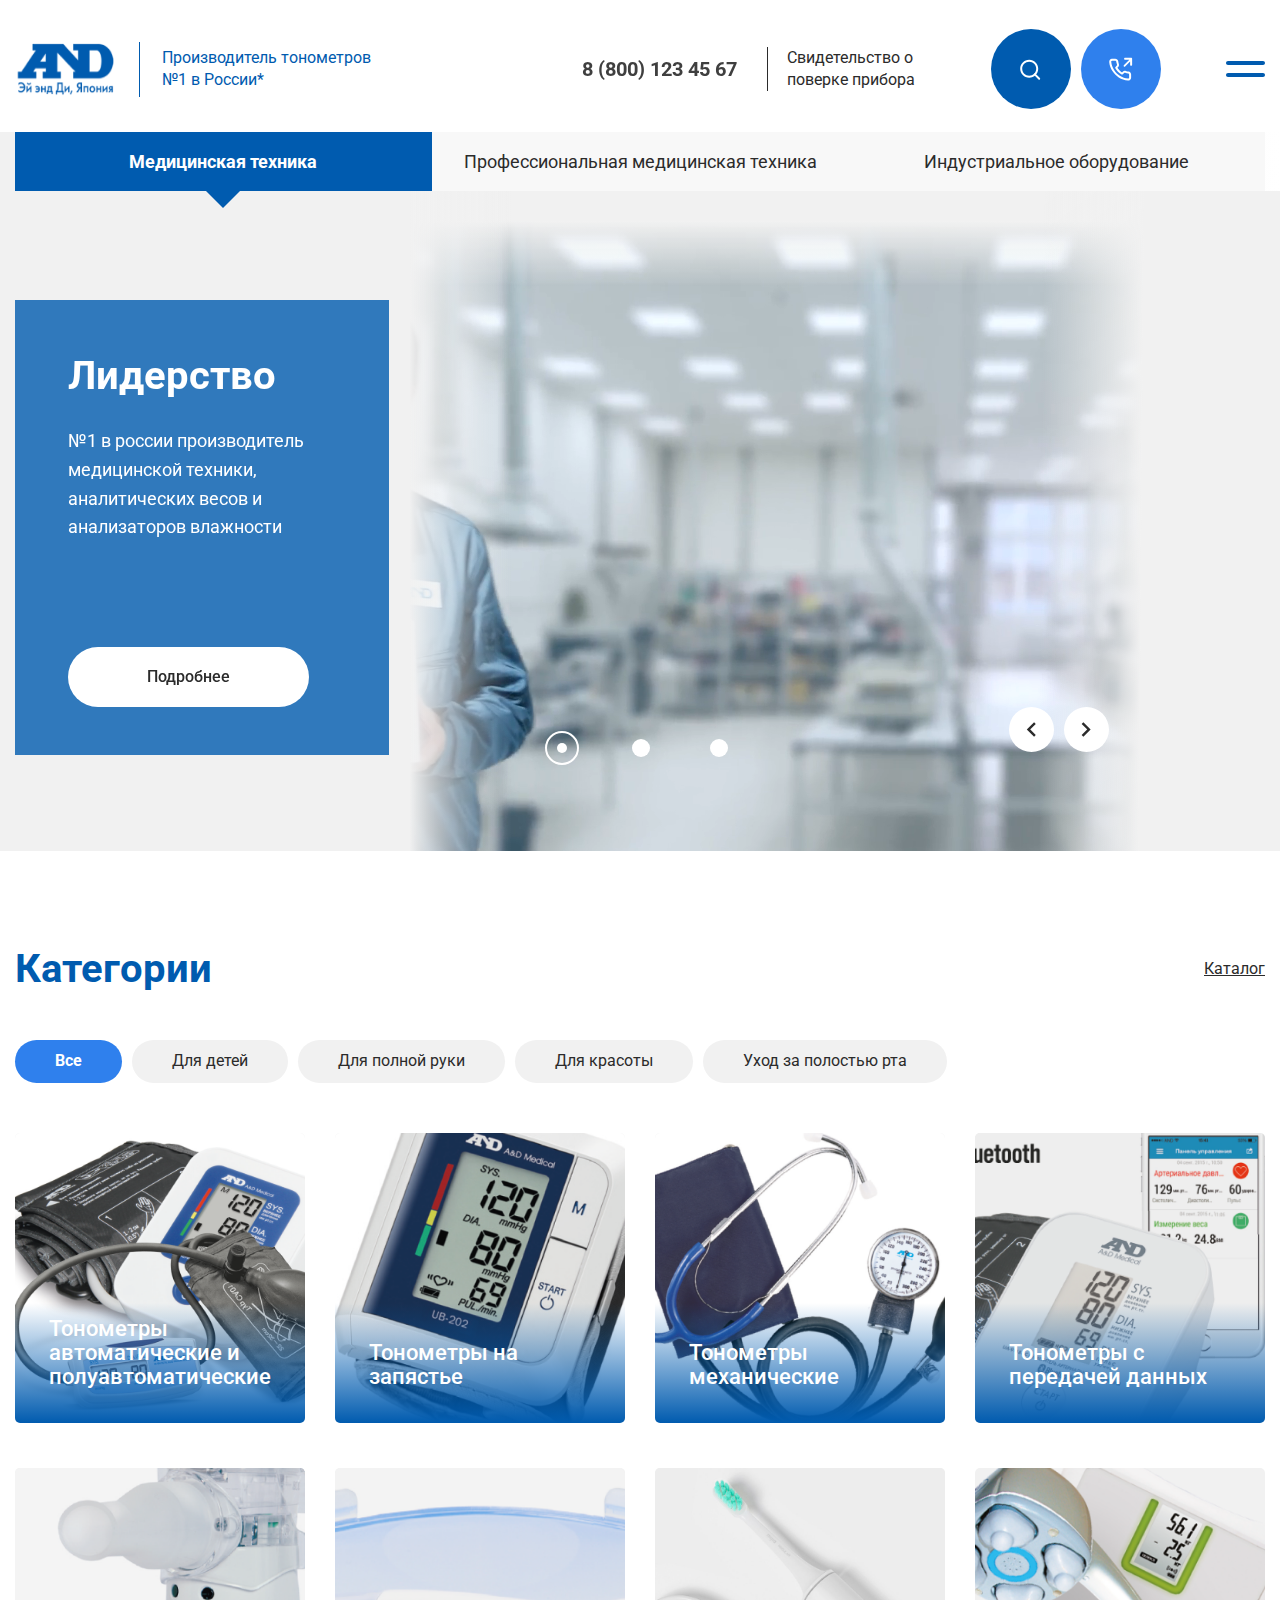
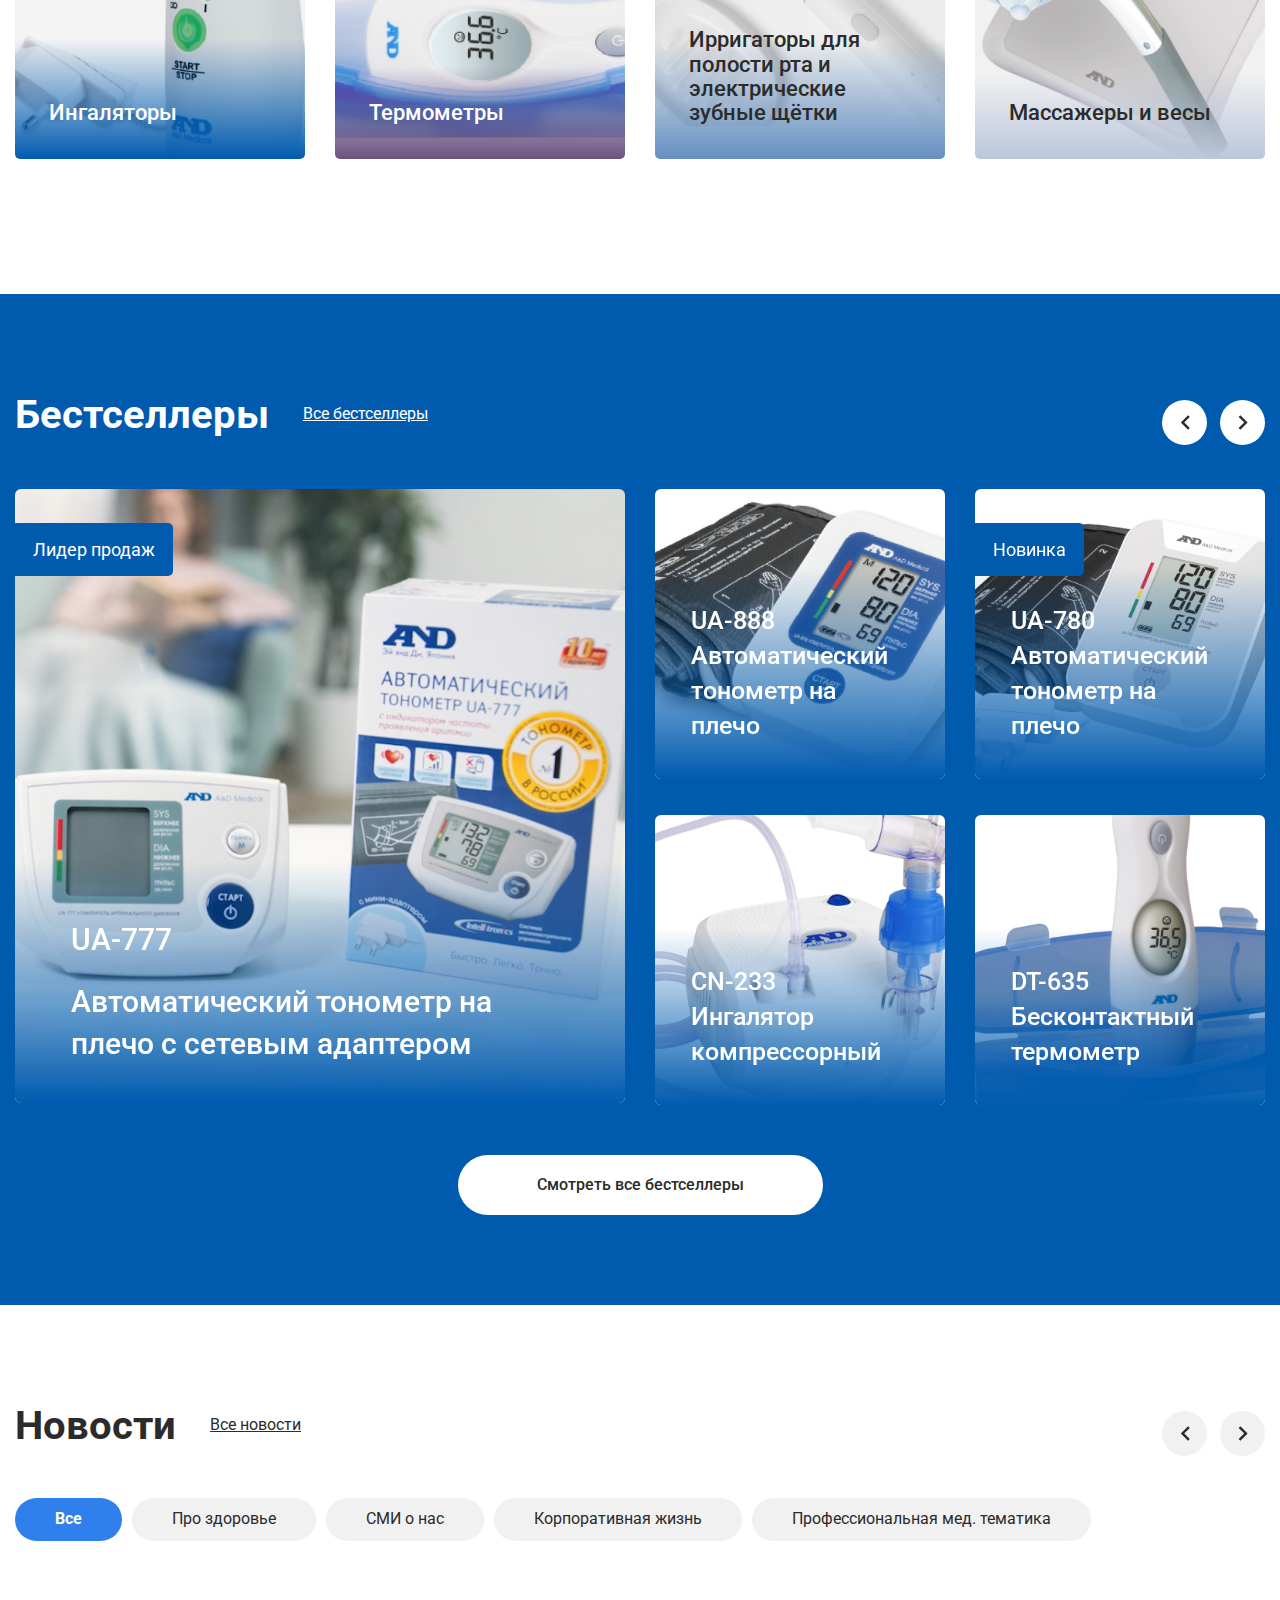
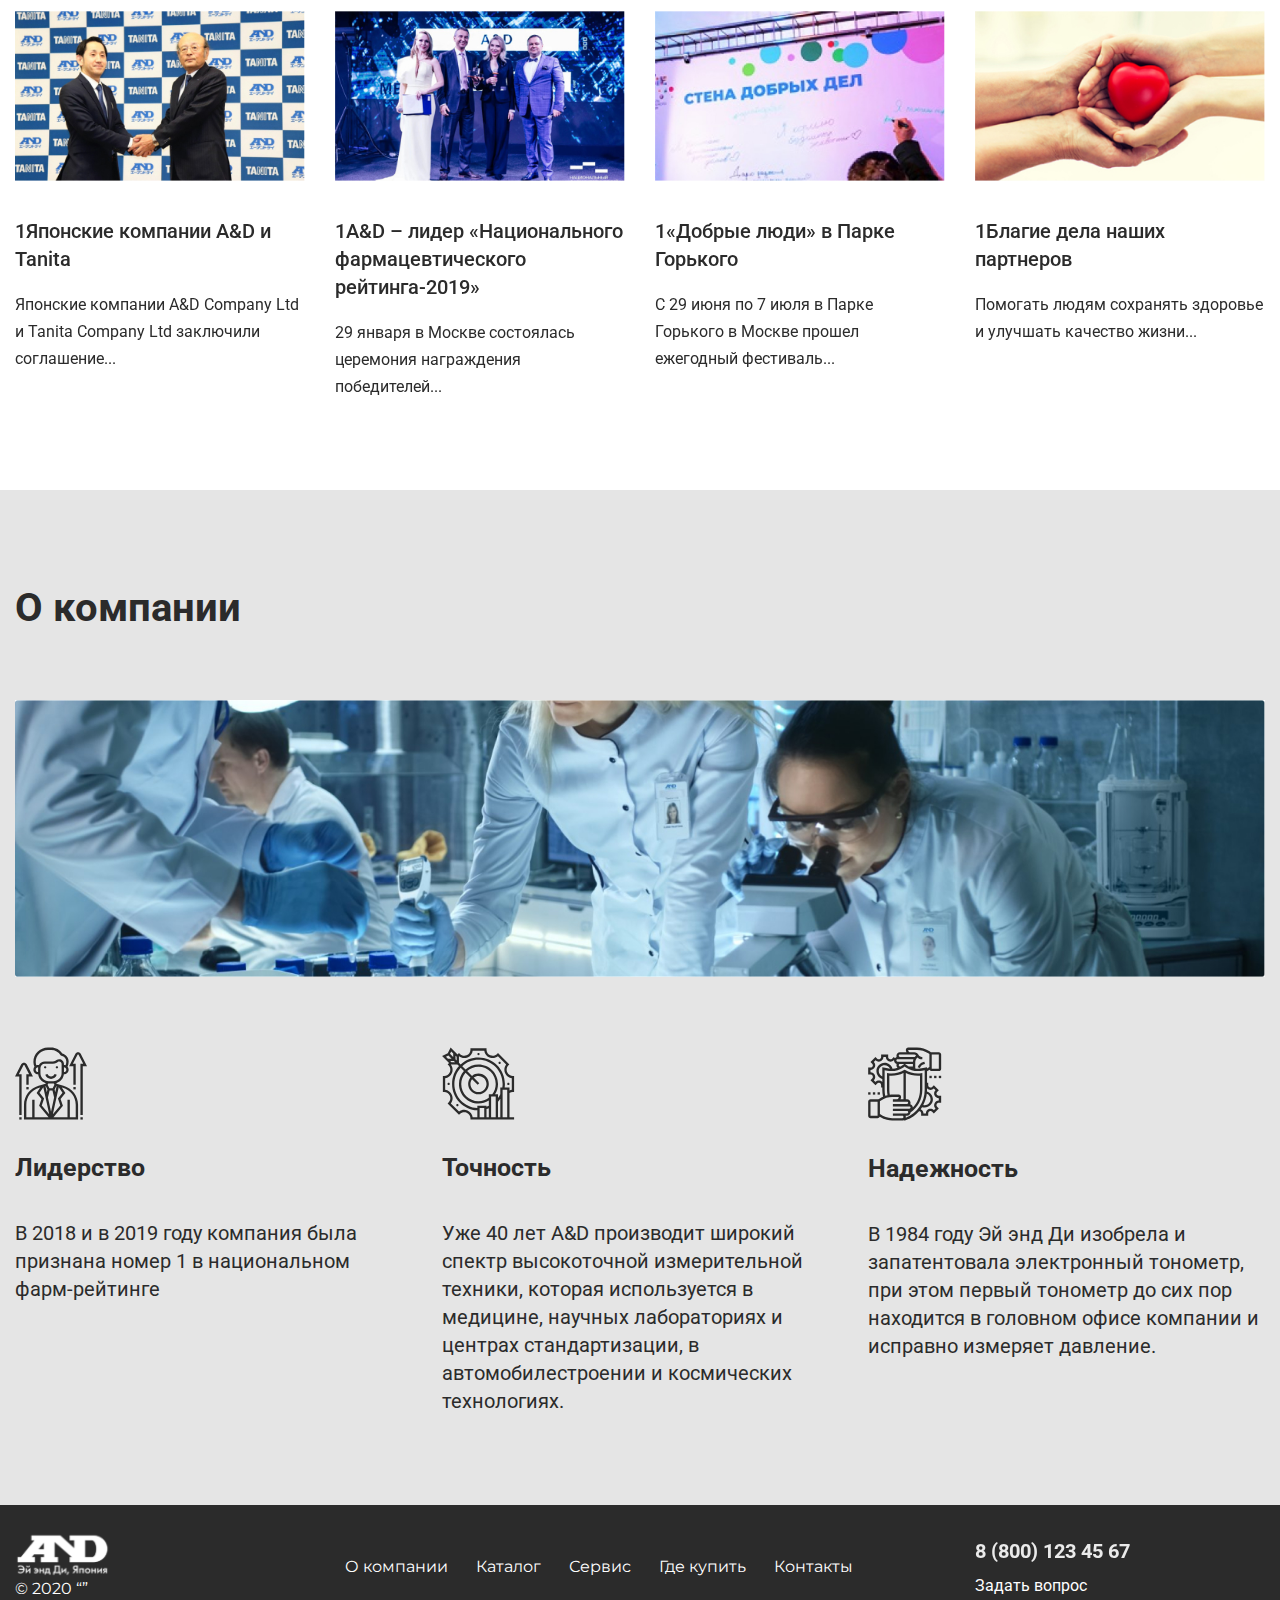
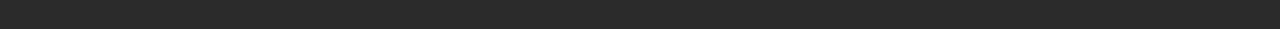
==== commit a8aba791: "mobil fix" ====
--- a/index.html
+++ b/index.html
@@ -64,6 +64,17 @@
         <ul class="nav nav-pills nav-tabs -fs-18" id="pills-tab" role="tablist">
           <li class="nav-item" role="presentation">
             <a class="nav-link active" id="tech1-tab" data-toggle="pill" href="#tech1" role="tab" aria-controls="tech1" aria-selected="true">Медицинская техника</a>
+            <div class="drop_menu">
+              <ul class="mobil_drop">
+                <li lass="mobil_drop_item"><a href="#">Термометры</a></li>
+                <li lass="mobil_drop_item"><a href="#">Тонометры</a></li>
+                <li lass="mobil_drop_item"><a href="#">Ингаляторы</a></li>
+                <li lass="mobil_drop_item"><a href="#">Электронные весы</a></li>
+                <li lass="mobil_drop_item"><a href="#">Массажеры</a></li>
+                <li lass="mobil_drop_item"><a href="#">Телемедицина</a></li>
+                <li lass="mobil_drop_item"><a href="#">Прайс-лист</a></li>
+              </ul>
+            </div>
           </li>
           <li class="nav-item" role="presentation">
             <a class="nav-link" id="tech2-tab" data-toggle="pill" href="#tech2" role="tab" aria-controls="tech2" aria-selected="false">Профессиональная медицинская техника</a>
@@ -409,139 +420,182 @@
             <a href="#" class="section_link_more -fs-16">Все бестселлеры</a>
             <div class="ibest_slider_arrows"></div>
           </div>
-          <div class="owl-carousel ibest_slider owl-theme">
-            <div class="slider_item">
-              <div class="ibest_slider_item_row row">
-                <div class="col-md-6">
-                  <div class="ibest_item_main">
-                    <a href="#" class="ibest_item">
-                      <span class="tag -first">Лидер продаж</span>
-                      <span class="icategory_item_img">
-                        <img src="i/best01.jpg" alt="">
-                      </span>
-                      <span class="ibest_item_title -rb-500 -fs-30">
-                        <span>UA-777</span>
-                        <span>Автоматический тонометр на плечо с сетевым адаптером</span>
-                      </span>
-                    </a>
-                  </div>
-                </div>
-                <div class="col-md-6">
-                  <div class="ibest_item_min">
-                    <div class="ibest_item_min_row row">
-                      <div class="col-md-6 col-sm-6 ibest_item_col">
-                        <a href="#" class="ibest_item">
-                          <span class="icategory_item_img">
-                            <img src="i/best02.jpg" alt="">
-                          </span>
-                          <span class="ibest_item_title -rb-500 -fs-25">
-                            <span>UA-888</span>
-                            <span>Автоматический тонометр на плечо</span>
-                          </span>
-                        </a>
-                      </div>
-                      <div class="col-md-6 col-sm-6 ibest_item_col">
-                        <a href="#" class="ibest_item">
-                          <span class="tag -new">Новинка</span>
-                          <span class="icategory_item_img">
-                            <img src="i/best03.jpg" alt="">
-                          </span>
-                          <span class="ibest_item_title -rb-500 -fs-25">
-                            <span>UA-780</span>
-                            <span>Автоматический тонометр на плечо</span>
-                          </span>
-                        </a>
-                      </div>
-                      <div class="col-md-6 col-sm-6 ibest_item_col">
-                        <a href="#" class="ibest_item">
-                          <span class="icategory_item_img">
-                            <img src="i/best04.jpg" alt="">
-                          </span>
-                          <span class="ibest_item_title -rb-500 -fs-25">
-                            <span>CN-233</span>
-                            <span>Ингалятор компрессорный</span>
-                          </span>
-                        </a>
-                      </div>
-                      <div class="col-md-6 col-sm-6 ibest_item_col">
-                        <a href="#" class="ibest_item">
-                          <span class="icategory_item_img">
-                            <img src="i/best05.jpg" alt="">
-                          </span>
-                          <span class="ibest_item_title -rb-500 -fs-25">
-                            <span>DT-635</span>
-                            <span>Бесконтактный термометр</span>
-                          </span>
-                        </a>
+          <div class="ibest_slider_mobil_wrap">
+            <div class="owl-carousel ibest_slider_mobil owl-theme">
+              <a href="#" class="ibest_item">
+                <span class="icategory_item_img">
+                  <img src="i/best02.jpg" alt="">
+                </span>
+                <span class="ibest_item_title -rb-500 -fs-25">
+                  <span>UA-888</span>
+                  <span>Автоматический тонометр на плечо</span>
+                </span>
+              </a>
+              <a href="#" class="ibest_item">
+                <span class="tag -new">Новинка</span>
+                <span class="icategory_item_img">
+                  <img src="i/best03.jpg" alt="">
+                </span>
+                <span class="ibest_item_title -rb-500 -fs-25">
+                  <span>UA-780</span>
+                  <span>Автоматический тонометр на плечо</span>
+                </span>
+              </a>
+              <a href="#" class="ibest_item">
+                <span class="icategory_item_img">
+                  <img src="i/best04.jpg" alt="">
+                </span>
+                <span class="ibest_item_title -rb-500 -fs-25">
+                  <span>CN-233</span>
+                  <span>Ингалятор компрессорный</span>
+                </span>
+              </a>
+              <a href="#" class="ibest_item">
+                <span class="icategory_item_img">
+                  <img src="i/best05.jpg" alt="">
+                </span>
+                <span class="ibest_item_title -rb-500 -fs-25">
+                  <span>DT-635</span>
+                  <span>Бесконтактный термометр</span>
+                </span>
+              </a>
+            </div>
+          </div>
+          <div class="ibest_slider_wrap">
+            <div class="owl-carousel ibest_slider owl-theme">
+              <div class="slider_item">
+                <div class="ibest_slider_item_row row">
+                  <div class="col-md-6">
+                    <div class="ibest_item_main">
+                      <a href="#" class="ibest_item">
+                        <span class="tag -first">Лидер продаж</span>
+                        <span class="icategory_item_img">
+                          <img src="i/best01.jpg" alt="">
+                        </span>
+                        <span class="ibest_item_title -rb-500 -fs-30">
+                          <span>UA-777</span>
+                          <span>Автоматический тонометр на плечо с сетевым адаптером</span>
+                        </span>
+                      </a>
+                    </div>
+                  </div>
+                  <div class="col-md-6">
+                    <div class="ibest_item_min">
+                      <div class="ibest_item_min_row row">
+                        <div class="col-md-6 col-sm-6 ibest_item_col">
+                          <a href="#" class="ibest_item">
+                            <span class="icategory_item_img">
+                              <img src="i/best02.jpg" alt="">
+                            </span>
+                            <span class="ibest_item_title -rb-500 -fs-25">
+                              <span>UA-888</span>
+                              <span>Автоматический тонометр на плечо</span>
+                            </span>
+                          </a>
+                        </div>
+                        <div class="col-md-6 col-sm-6 ibest_item_col">
+                          <a href="#" class="ibest_item">
+                            <span class="tag -new">Новинка</span>
+                            <span class="icategory_item_img">
+                              <img src="i/best03.jpg" alt="">
+                            </span>
+                            <span class="ibest_item_title -rb-500 -fs-25">
+                              <span>UA-780</span>
+                              <span>Автоматический тонометр на плечо</span>
+                            </span>
+                          </a>
+                        </div>
+                        <div class="col-md-6 col-sm-6 ibest_item_col">
+                          <a href="#" class="ibest_item">
+                            <span class="icategory_item_img">
+                              <img src="i/best04.jpg" alt="">
+                            </span>
+                            <span class="ibest_item_title -rb-500 -fs-25">
+                              <span>CN-233</span>
+                              <span>Ингалятор компрессорный</span>
+                            </span>
+                          </a>
+                        </div>
+                        <div class="col-md-6 col-sm-6 ibest_item_col">
+                          <a href="#" class="ibest_item">
+                            <span class="icategory_item_img">
+                              <img src="i/best05.jpg" alt="">
+                            </span>
+                            <span class="ibest_item_title -rb-500 -fs-25">
+                              <span>DT-635</span>
+                              <span>Бесконтактный термометр</span>
+                            </span>
+                          </a>
+                        </div>
                       </div>
                     </div>
                   </div>
                 </div>
               </div>
-            </div>
-            <div class="slider_item">
-              <div class="ibest_slider_item_row row">
-                <div class="col-md-6">
-                  <div class="ibest_item_main">
-                    <a href="#" class="ibest_item">
-                      <span class="tag -first">Лидер продаж</span>
-                      <span class="icategory_item_img">
-                        <img src="i/best01.jpg" alt="">
-                      </span>
-                      <span class="ibest_item_title -rb-500 -fs-30">
-                        <span>UA-777</span>
-                        <span>Автоматический тонометр на плечо с сетевым адаптером</span>
-                      </span>
-                    </a>
-                  </div>
-                </div>
-                <div class="col-md-6">
-                  <div class="ibest_item_min">
-                    <div class="ibest_item_min_row row">
-                      <div class="col-md-6 col-sm-6 ibest_item_col">
-                        <a href="#" class="ibest_item">
-                          <span class="icategory_item_img">
-                            <img src="i/best02.jpg" alt="">
-                          </span>
-                          <span class="ibest_item_title -rb-500 -fs-25">
-                            <span>UA-888</span>
-                            <span>Автоматический тонометр на плечо</span>
-                          </span>
-                        </a>
-                      </div>
-                      <div class="col-md-6 col-sm-6 ibest_item_col">
-                        <a href="#" class="ibest_item">
-                          <span class="tag -new">Новинка</span>
-                          <span class="icategory_item_img">
-                            <img src="i/best03.jpg" alt="">
-                          </span>
-                          <span class="ibest_item_title -rb-500 -fs-25">
-                            <span>UA-780</span>
-                            <span>Автоматический тонометр на плечо</span>
-                          </span>
-                        </a>
-                      </div>
-                      <div class="col-md-6 col-sm-6 ibest_item_col">
-                        <a href="#" class="ibest_item">
-                          <span class="icategory_item_img">
-                            <img src="i/best04.jpg" alt="">
-                          </span>
-                          <span class="ibest_item_title -rb-500 -fs-25">
-                            <span>CN-233</span>
-                            <span>Ингалятор компрессорный</span>
-                          </span>
-                        </a>
-                      </div>
-                      <div class="col-md-6 col-sm-6 ibest_item_col">
-                        <a href="#" class="ibest_item">
-                          <span class="icategory_item_img">
-                            <img src="i/best05.jpg" alt="">
-                          </span>
-                          <span class="ibest_item_title -rb-500 -fs-25">
-                            <span>DT-635</span>
-                            <span>Бесконтактный термометр</span>
-                          </span>
-                        </a>
+              <div class="slider_item">
+                <div class="ibest_slider_item_row row">
+                  <div class="col-md-6">
+                    <div class="ibest_item_main">
+                      <a href="#" class="ibest_item">
+                        <span class="tag -first">Лидер продаж</span>
+                        <span class="icategory_item_img">
+                          <img src="i/best01.jpg" alt="">
+                        </span>
+                        <span class="ibest_item_title -rb-500 -fs-30">
+                          <span>UA-777</span>
+                          <span>Автоматический тонометр на плечо с сетевым адаптером</span>
+                        </span>
+                      </a>
+                    </div>
+                  </div>
+                  <div class="col-md-6">
+                    <div class="ibest_item_min">
+                      <div class="ibest_item_min_row row">
+                        <div class="col-md-6 col-sm-6 ibest_item_col">
+                          <a href="#" class="ibest_item">
+                            <span class="icategory_item_img">
+                              <img src="i/best02.jpg" alt="">
+                            </span>
+                            <span class="ibest_item_title -rb-500 -fs-25">
+                              <span>UA-888</span>
+                              <span>Автоматический тонометр на плечо</span>
+                            </span>
+                          </a>
+                        </div>
+                        <div class="col-md-6 col-sm-6 ibest_item_col">
+                          <a href="#" class="ibest_item">
+                            <span class="tag -new">Новинка</span>
+                            <span class="icategory_item_img">
+                              <img src="i/best03.jpg" alt="">
+                            </span>
+                            <span class="ibest_item_title -rb-500 -fs-25">
+                              <span>UA-780</span>
+                              <span>Автоматический тонометр на плечо</span>
+                            </span>
+                          </a>
+                        </div>
+                        <div class="col-md-6 col-sm-6 ibest_item_col">
+                          <a href="#" class="ibest_item">
+                            <span class="icategory_item_img">
+                              <img src="i/best04.jpg" alt="">
+                            </span>
+                            <span class="ibest_item_title -rb-500 -fs-25">
+                              <span>CN-233</span>
+                              <span>Ингалятор компрессорный</span>
+                            </span>
+                          </a>
+                        </div>
+                        <div class="col-md-6 col-sm-6 ibest_item_col">
+                          <a href="#" class="ibest_item">
+                            <span class="icategory_item_img">
+                              <img src="i/best05.jpg" alt="">
+                            </span>
+                            <span class="ibest_item_title -rb-500 -fs-25">
+                              <span>DT-635</span>
+                              <span>Бесконтактный термометр</span>
+                            </span>
+                          </a>
+                        </div>
                       </div>
                     </div>
                   </div>
--- a/css/common.css
+++ b/css/common.css
@@ -326,6 +326,7 @@
 		.section_ibestsellers .section_title{color: #fff;}
 		.section_ibestsellers .section_link_more{color: #fff; margin-left: 34px;}
 		.ibest_slider_arrows{margin: 0 0 0 auto; }
+		.ibest_slider_mobil_wrap{display: none;}
 			.owl-prev{}
 			.owl-next{margin-left: 13px;}
 			.owl-prev, .owl-next{background: #fff; border-radius: 50%; border: none!important; outline:none!important; transition: all .3s; width: 45px; height: 45px; display: inline-flex; align-items: center; justify-content: center; padding: 0; }
@@ -393,6 +394,7 @@
 		.footer_phone:after{content:''; background: #fff; width: 1px; height: 38px; margin-right: 26px; margin-left: 26px; display: inline-block; vertical-align: middle;}
 		.footer_modal_link{color:#fff}
 #toTop{width: 80px; height: 80px; position: fixed; bottom:29px; right:54px; background: url(../i/totop.svg)no-repeat center center #005BAF; border-radius:50%; z-index: 9; display: none;}
+.drop_menu{display: none;}
 
 @media (max-width: 1560px) and (min-width: 992px){
 .col-lg{-ms-flex-preferred-size:0;flex-basis:0;-ms-flex-positive:1;flex-grow:1;max-width:100%}.row-cols-lg-1>*{-ms-flex:0 0 100%;flex:0 0 100%;max-width:100%}.row-cols-lg-2>*{-ms-flex:0 0 50%;flex:0 0 50%;max-width:50%}.row-cols-lg-3>*{-ms-flex:0 0 33.333333%;flex:0 0 33.333333%;max-width:33.333333%}.row-cols-lg-4>*{-ms-flex:0 0 25%;flex:0 0 25%;max-width:25%}.row-cols-lg-5>*{-ms-flex:0 0 20%;flex:0 0 20%;max-width:20%}.row-cols-lg-6>*{-ms-flex:0 0 16.666667%;flex:0 0 16.666667%;max-width:16.666667%}.col-lg-auto{-ms-flex:0 0 auto;flex:0 0 auto;width:auto;max-width:100%}.col-lg-1{-ms-flex:0 0 8.333333%;flex:0 0 8.333333%;max-width:8.333333%}.col-lg-2{-ms-flex:0 0 16.666667%;flex:0 0 16.666667%;max-width:16.666667%}.col-lg-3{-ms-flex:0 0 25%;flex:0 0 25%;max-width:25%}.col-lg-4{-ms-flex:0 0 33.333333%;flex:0 0 33.333333%;max-width:33.333333%}.col-lg-5{-ms-flex:0 0 41.666667%;flex:0 0 41.666667%;max-width:41.666667%}.col-lg-6{-ms-flex:0 0 50%;flex:0 0 50%;max-width:50%}.col-lg-7{-ms-flex:0 0 58.333333%;flex:0 0 58.333333%;max-width:58.333333%}.col-lg-8{-ms-flex:0 0 66.666667%;flex:0 0 66.666667%;max-width:66.666667%}.col-lg-9{-ms-flex:0 0 75%;flex:0 0 75%;max-width:75%}.col-lg-10{-ms-flex:0 0 83.333333%;flex:0 0 83.333333%;max-width:83.333333%}.col-lg-11{-ms-flex:0 0 91.666667%;flex:0 0 91.666667%;max-width:91.666667%}.col-lg-12{-ms-flex:0 0 100%;flex:0 0 100%;max-width:100%}.order-lg-first{-ms-flex-order:-1;order:-1}.order-lg-last{-ms-flex-order:13;order:13}.order-lg-0{-ms-flex-order:0;order:0}.order-lg-1{-ms-flex-order:1;order:1}.order-lg-2{-ms-flex-order:2;order:2}.order-lg-3{-ms-flex-order:3;order:3}.order-lg-4{-ms-flex-order:4;order:4}.order-lg-5{-ms-flex-order:5;order:5}.order-lg-6{-ms-flex-order:6;order:6}.order-lg-7{-ms-flex-order:7;order:7}.order-lg-8{-ms-flex-order:8;order:8}.order-lg-9{-ms-flex-order:9;order:9}.order-lg-10{-ms-flex-order:10;order:10}.order-lg-11{-ms-flex-order:11;order:11}.order-lg-12{-ms-flex-order:12;order:12}.offset-lg-0{margin-left:0}.offset-lg-1{margin-left:8.333333%}.offset-lg-2{margin-left:16.666667%}.offset-lg-3{margin-left:25%}.offset-lg-4{margin-left:33.333333%}.offset-lg-5{margin-left:41.666667%}.offset-lg-6{margin-left:50%}.offset-lg-7{margin-left:58.333333%}.offset-lg-8{margin-left:66.666667%}.offset-lg-9{margin-left:75%}.offset-lg-10{margin-left:83.333333%}.offset-lg-11{margin-left:91.666667%}
@@ -521,7 +523,7 @@
 	.navbar-toggler{height: 28px;}
 	.header_logo{    padding-left: 6%;}
 	.section_itabs .container{padding: 0;}
-	.nav-tabs .nav-item .nav-link:after{border:none; background: url(../i/min_arrow_white.svg)no-repeat; width: 13px; height: 13px; display: block; position: static;}
+	.nav-tabs .nav-item .nav-link:after{border:none; background: url(../i/min_arrow_white.svg)no-repeat; width: 13px; height: 8px; position: static;display: block; position: static;  transform: translateX(0); opacity: 1; transition: all 0.3s;}
 	.nav-tabs .nav-item .nav-link{justify-content: space-between; align-items: center; padding: 16px 14px;}
 	.nav-tabs .nav-item{margin-bottom: 2px;}
 	.nav-tabs .nav-item{height: 60px;}
@@ -551,4 +553,18 @@
 	#toTop{right: 16px;}
 	.iabout_video{}
 	.iabout_video img{ object-fit: cover; height: 187px;}
+	.ibest_slider_wrap{display: none;}
+	.ibest_slider_mobil_wrap{display: block; margin-top: 20px;}
+	.ibest_slider_arrows{display: none;}
+	.ibest_slider_mobil_wrap .ibest_item_title {position: absolute;bottom: 0;left: 0;right: 0;background: linear-gradient(180deg, rgba(0, 91, 175, 0) 0%, #005BAF 100%);color: #fff;display: flex;align-items: flex-end;padding: 34px 20px;flex-wrap: wrap;}
+.btn-primary{padding: 18px 40px;}
+.drop_menu{position: relative;z-index: 2;background: #fff;}
+.mobil_drop{text-align: center; list-style-type: none; padding: 8px 0;}
+.mobil_drop li{padding: 0 15px;}
+.mobil_drop li a{line-height: 40px; display: block;border-bottom: 1px solid rgba(43, 43, 43, 0.2);}
+.mobil_drop li a:active, .mobil_drop li a.active{color:#005BAF; font-weight: bold;}
+.mobil_drop li:last-child a{border-bottom: none;}
+
+
+.nav-tabs .nav-item .nav-link.drop_menu_active:after{transform: rotate(180deg);}
 }		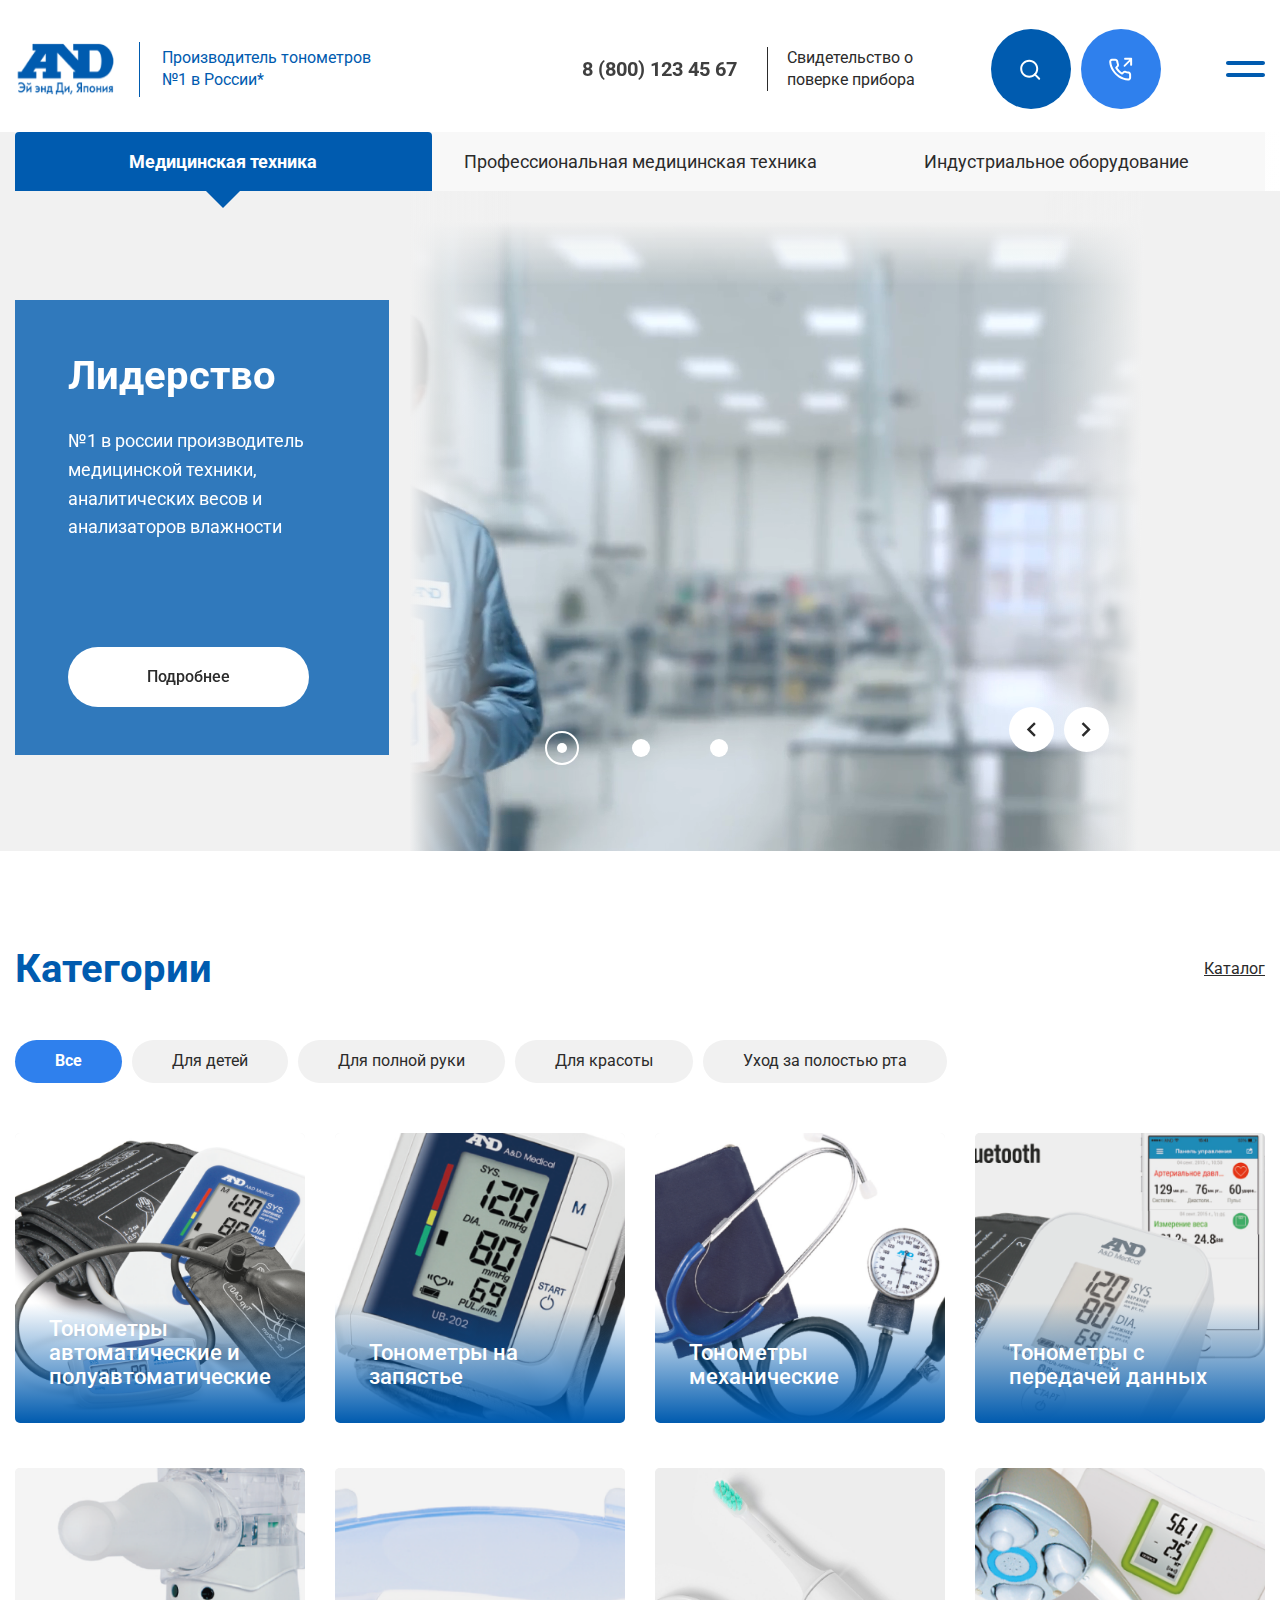
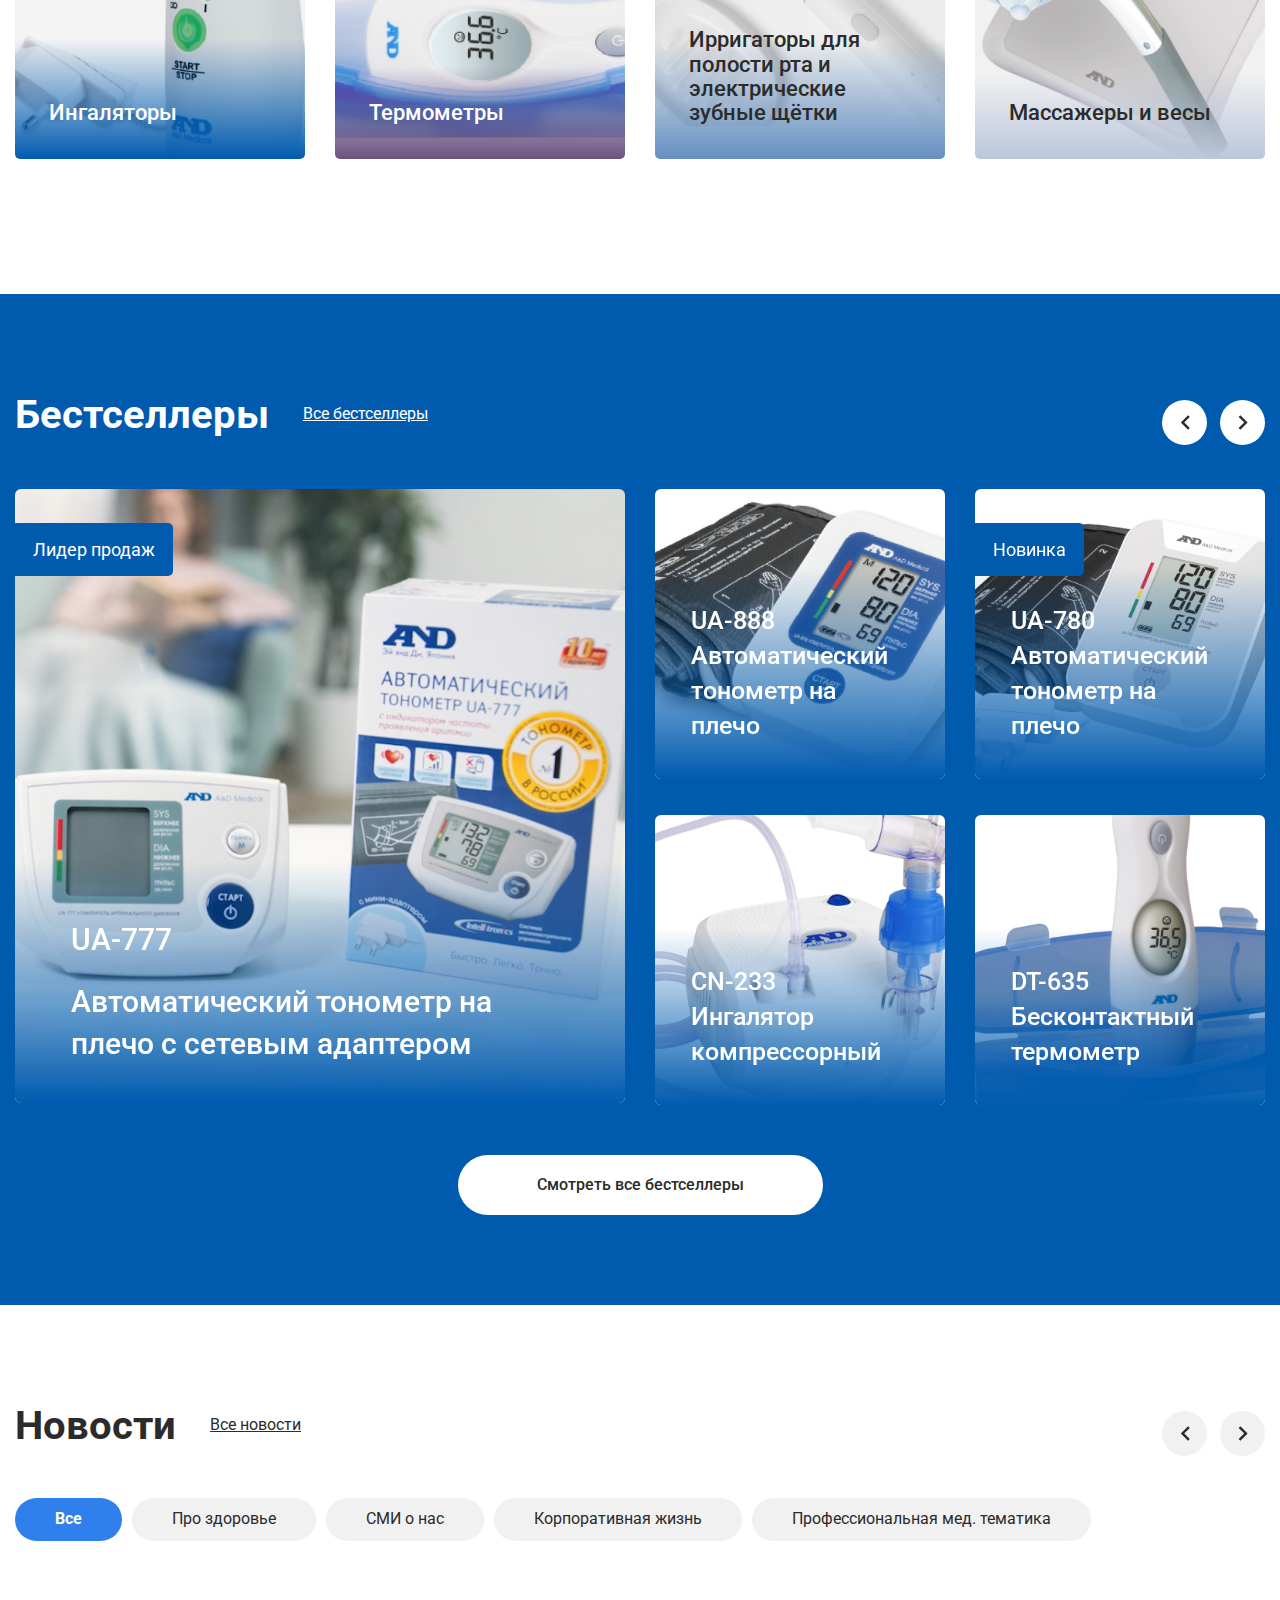
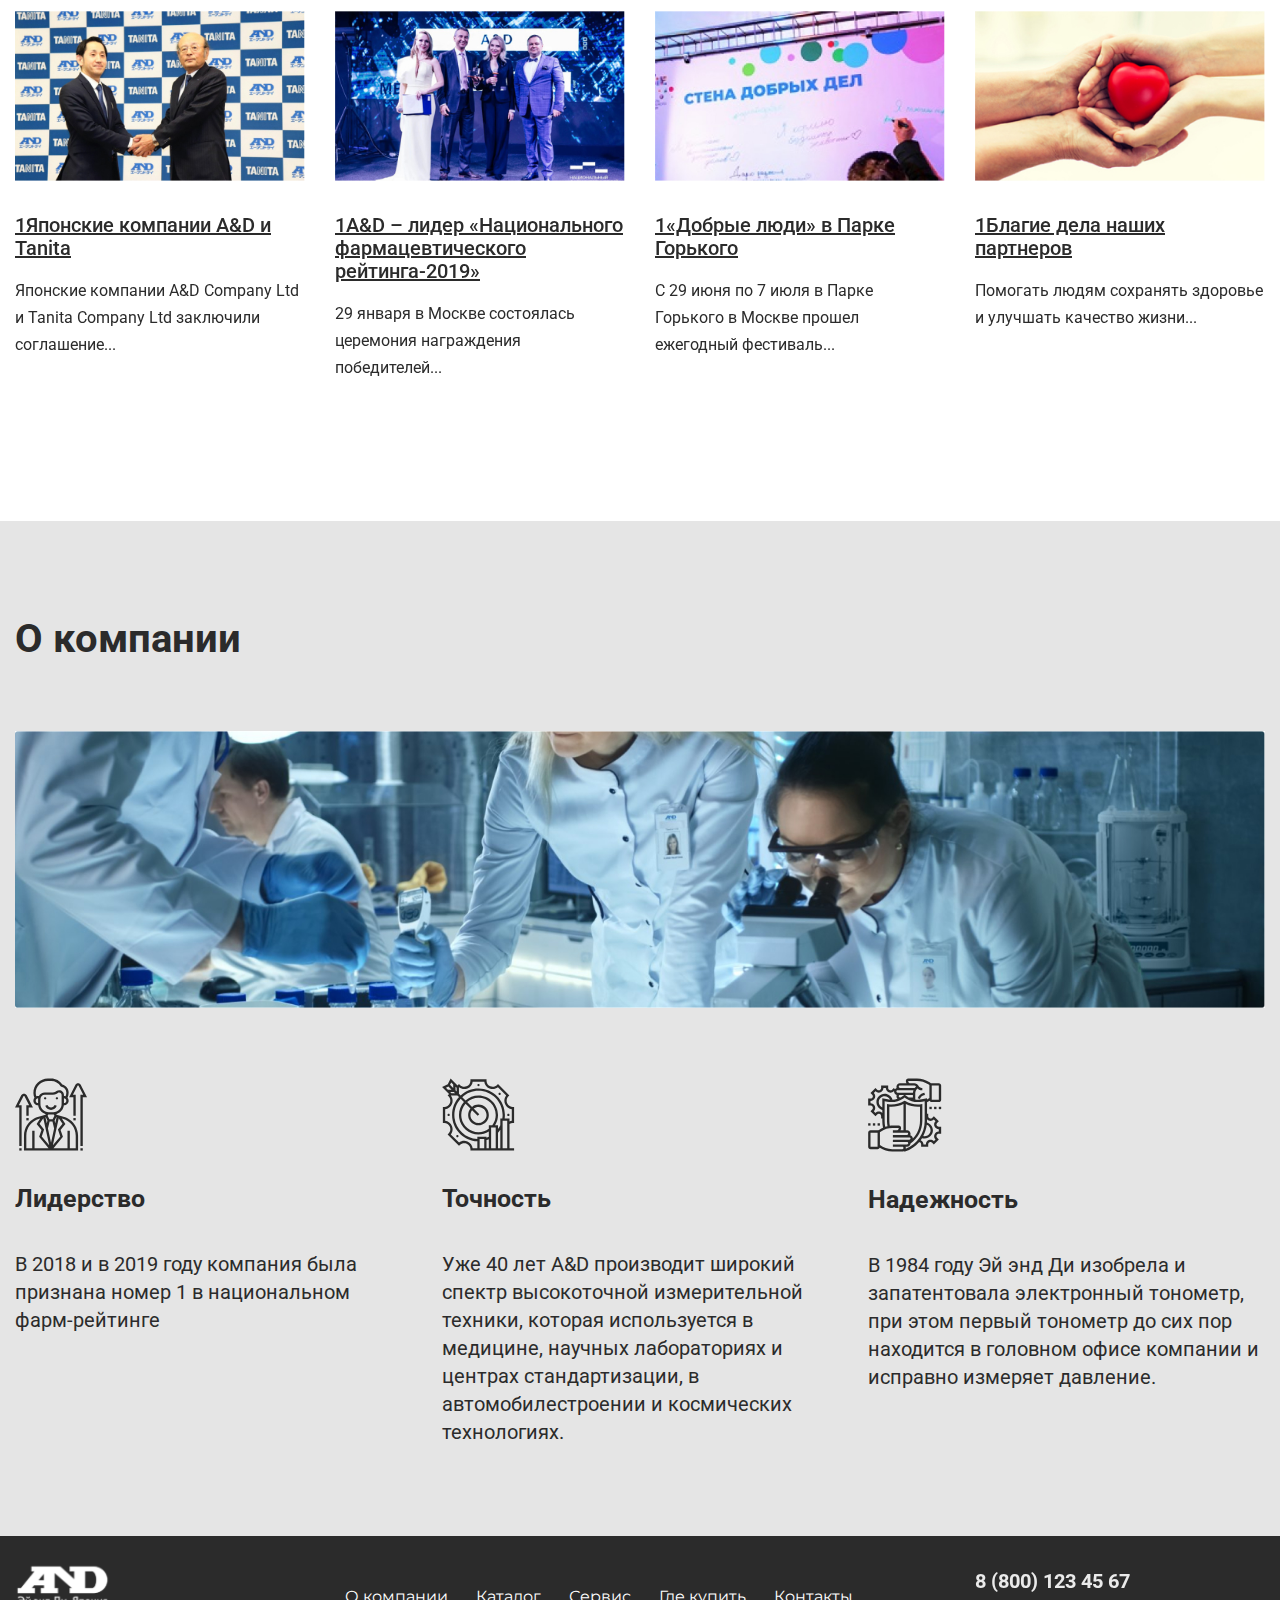
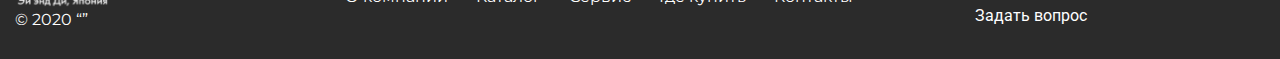
==== commit f5b01a0a: "new pages" ====
--- a/index.html
+++ b/index.html
@@ -61,9 +61,9 @@
     <main class="main">
     <div class="section_itabs">
       <div class="container">
-        <ul class="nav nav-pills nav-tabs -fs-18" id="pills-tab" role="tablist">
-          <li class="nav-item" role="presentation">
-            <a class="nav-link active" id="tech1-tab" data-toggle="pill" href="#tech1" role="tab" aria-controls="tech1" aria-selected="true">Медицинская техника</a>
+        <ul class="nav nav-tabs -fs-18" >
+          <li class="nav-item">
+            <a class="nav-link active">Медицинская техника</a>
             <div class="drop_menu">
               <ul class="mobil_drop">
                 <li lass="mobil_drop_item"><a href="#">Термометры</a></li>
@@ -76,16 +76,16 @@
               </ul>
             </div>
           </li>
-          <li class="nav-item" role="presentation">
-            <a class="nav-link" id="tech2-tab" data-toggle="pill" href="#tech2" role="tab" aria-controls="tech2" aria-selected="false">Профессиональная медицинская техника</a>
+          <li class="nav-item">
+            <a class="nav-link" href="#tech2">Профессиональная медицинская техника</a>
           </li>
-          <li class="nav-item" role="presentation">
-            <a class="nav-link" id="tech3-tab" data-toggle="pill" href="#tech3" role="tab" aria-controls="tech3" aria-selected="false">Индустриальное оборудование</a>
+          <li class="nav-item">
+            <a class="nav-link" href="#tech3">Индустриальное оборудование</a>
           </li>
         </ul>
         </div>
-        <div class="tab-content">
-          <div class="tab-pane fade show active" id="tech1" role="tabpanel" aria-labelledby="tech1-tab">
+        <div class="top-content">
+
             <div class="owl-carousel owl-theme itop_slider">
               <div class="itop_slider_item">
                 <div class="video_container">
@@ -161,12 +161,9 @@
                 </div>
               </div>
             </div>
-            <!-- <div class="itop_slider_item_box_nav"></div> -->
-          </div>
-          <!-- <div class="tab-pane fade" id="tech2" role="tabpanel" aria-labelledby="tech2-tab">...</div>
-          <div class="tab-pane fade" id="tech3" role="tabpanel" aria-labelledby="tech3-tab">...</div> -->
+            
         </div>
-      <!-- </div> -->
+    
     </div>
     <div class="section section_icategory">
       <div class="container">
--- a/css/common.css
+++ b/css/common.css
@@ -144,12 +144,19 @@
 .btn_callback{background:url(../i/ic-call.svg) #2F80ED no-repeat center center; border-radius: 50%; width: 80px; height: 80px; display: flex; align-items: center; justify-content: center; box-sizing: border-box; padding: 0;}
 .btn_callback:hover, .btn_callback:focus, .btn_callback:active{background:url(../i/ic-call.svg) #005BAF no-repeat center center;}
 
+.btn-secondary {color: #fff; background: #005BAF; border: none; padding:22px 40px; border-radius:50px; box-shadow:none; text-align: center;text-decoration: none; font-weight: 500; line-height: 1;}
+.btn-secondary:focus, .btn-secondary.focus {box-shadow:none; outline:0; color: #fff; background: #2F80ED; border: none;}
+.btn-secondary:hover,.btn-secondary:focus:hover, .btn-secondary.focus:hover, .btn-secondary:not(:disabled):not(.disabled):active, .btn-secondary:not(:disabled):not(.disabled):active:focus, .btn-secondary:not(:disabled):not(.disabled).active:focus {color: #fff;  background: #2F80ED; border: none; box-shadow:none; }
+
+.more_link{padding: 12px; width: 228px; font-size: 20px; -webkit-align-items:center; align-items:center; -webkit-justify-content:center; justify-content:center; font-weight: normal;}
+.more_link:after{content:""; display:inline-block; width:12px; height:12px; background:url(../i/more_arrow.svg) no-repeat 50% 50%; margin-left:11px;}
+.-download-btn {-webkit-align-items:center; align-items:center; -webkit-justify-content:center; justify-content:center;}
+.-download-btn:after {content:""; display:inline-block; width:12px; height:12px; background:url(../i/arrow_bottom.svg) no-repeat 50% 50%; margin-left:11px;}
 
 
 	/*button:focus, a:focus, img:focus {outline:none;}
 	.btn {text-decoration:none; cursor:pointer; line-height:0.9; text-align:center;}*/
-		/*.-download-btn {-webkit-align-items:center; align-items:center; -webkit-justify-content:center; justify-content:center;}
-			.-download-btn:after {content:""; display:block; width:20px; height:20px; background:url(../i/download.svg) no-repeat 50% 50%; margin-left:16px;}
+		/*
 		.-loadimg-btn {-webkit-align-items:center; align-items:center; -webkit-justify-content:center; justify-content:center;}
 			.-loadimg-btn:after {content:""; display:block; width:20px; height:20px; background:url(../i/load_img.svg) no-repeat 50% 50%; margin-left:16px;}
 		.-clear-btn {-webkit-align-items:center; align-items:center; -webkit-justify-content:center; justify-content:center;}
@@ -165,9 +172,7 @@
 
 
 
-	.btn-secondary {color: #1f5ca6; text-transform: uppercase; background: transparent; border: none; padding:0; border-radius:0; box-shadow:none; text-align: center;text-decoration: none; font-weight: 600;}
-	.btn-secondary:focus, .btn-secondary.focus {box-shadow:none; outline:0; color: #1f5ca6; background: transparent; border: none;}
-	.btn-secondary:hover,.btn-secondary:focus:hover, .btn-secondary.focus:hover, .btn-secondary:not(:disabled):not(.disabled):active, .btn-secondary:not(:disabled):not(.disabled):active:focus, .btn-secondary:not(:disabled):not(.disabled).active:focus {color: #1f5ca6; text-transform: uppercase; background: transparent; border: none; box-shadow:none; }*/
+*/
 
 /*checkbox start*/
 	/*label {margin:0;}
@@ -249,9 +254,11 @@
 			.header_btn .btn{margin: 5px;}
 
 /*nav-tabs start*/
-.section_itabs {
+.section_itabs{background: #E4E4E4;}
+.home .section_itabs {
 	background: linear-gradient(90deg, #F1F1F1 62.2%, rgba(241, 241, 241, 0) 100%);
 }
+
 .nav-tabs.nav-pills .nav-link {border-radius: 0;}
 	.nav-tabs{justify-content: space-between;}
 		.nav-tabs .nav-item { background: #F8F8F8; width: 33.33%;}
@@ -262,8 +269,8 @@
 		.nav-tabs .nav-item .nav-link.active:after {opacity: 1;}
 		.nav-tabs .nav-item.show .nav-link, .nav-tabs .nav-link.active{border: none; background: transparent;}
 		.nav-tabs .nav-link:focus, .nav-tabs .nav-link:hover{border: none; background: transparent;}
-	.tab-content{}
-			.tab-pane{}
+	.top-content{}
+
 				.itop_slider{}
 					.itop_slider_item {display: block; position: relative;}
 					/* .video_container{max-width: 1622px; margin:auto; padding-right: 15px; padding-left: 15px;} */
@@ -360,12 +367,21 @@
 		.inews_slider_arrows{margin: 0 0 0 auto; }
 		.inews_tabs{margin-top: 42px;}
 			.inews_slider{margin-top: 70px;}
-				.inews_slider_item{display: block;}
+				.inews_slider_item{display: block;position: relative;}
+				.inews_slider_item:before{content: ''; position: absolute; top: -16px; left:-16px; right: -16px; bottom: -16px; background: #fff; border: 1px solid #E4E4E4; box-sizing: border-box; box-shadow: 0px 13px 13px rgba(0, 0, 0, 0.1); border-radius: 6px; opacity: 0; display: block; transition: all 0.3s; }
 				.inews_slider_item span{display: block;}
 					.news_img{}
 					.news_title{margin-top: 36px;}
 					.news_anons{margin-top: 18px; line-height: 1.7;}
-				.inews_slider_item:hover{background: #FFFFFF; border: 1.31058px solid #E4E4E4; box-sizing: border-box; box-shadow: 0px 13.1058px 13.1058px rgba(0, 0, 0, 0.1); border-radius: 6.5529px; padding: 16px;}
+				/* .inews_slider_item:hover{background: #FFFFFF; border: 1.31058px solid #E4E4E4; box-sizing: border-box; box-shadow: 0px 13.1058px 13.1058px rgba(0, 0, 0, 0.1); border-radius: 6.5529px; padding: 16px;} */
+			.news_img{display: block;position: relative; z-index: 2;}
+				.news_title{text-decoration: underline; margin-top: 33px;display: block;line-height: 23px; text-align: left;position: relative; z-index: 2;}
+				.news_anons{display: block; margin-top: 17px;text-align: left;position: relative; z-index: 2;}
+			.inews_slider_item:hover:before{opacity: 1;}
+			.inews_slider_item:hover .news_title{text-decoration: none;}
+			.inews_wrap .owl-stage-outer{height:420px!important}
+
+
 		.inews_wrap .owl-prev, .inews_wrap .owl-next{background: #F1F1F1;}
 		.inews_wrap .owl-prev:hover, .inews_wrap .owl-next:hover{background: #2F80ED;}
 .section_iabout{background: #E5E5E5;}
@@ -396,16 +412,218 @@
 #toTop{width: 80px; height: 80px; position: fixed; bottom:29px; right:54px; background: url(../i/totop.svg)no-repeat center center #005BAF; border-radius:50%; z-index: 9; display: none;}
 .drop_menu{display: none;}
 
+.content{padding-left: 50px;}
+.breadcrumbs{}
+	.breadcrumb{background-color:transparent; padding-top: 57px; padding-bottom: 50px; margin-bottom: 0; padding-left: 0;}
+		.breadcrumb-item{align-items: center;}
+		.breadcrumb-item a:hover{text-decoration: underline;}
+		
+		.breadcrumb-item+.breadcrumb-item::before{content:''; background:url(../i/bc_arrow.svg) no-repeat center center; width:10px; height: 10px;    padding: 0; margin-right: 20px;}
+		.breadcrumb-item+.breadcrumb-item{padding-left: 20px;}
+.title_main_box{position: relative; margin-bottom: 44px;}
+.title_main{margin-bottom: 30px;}
+.title_item{margin-top: 54px;}
+	.title_main_img img{width: 100%; object-fit: cover;}
+	.title_main_text{background: linear-gradient(180deg, rgba(0, 91, 175, 0) 0%, #005BAF 100%);color: #FFFFFF;font-size: 30px;font-weight: bold; position: absolute; bottom:0; left:0; right:0; height: 196px; display:flex; align-items: flex-end; padding: 45px;}
+.img_box{display: flex; position: relative;justify-content: space-between;margin-top: 64px;}
+	.img_box_text{position: absolute; background: #FFF; font-size: 18px;}
+		.left_text{top:0; left:0; width: 482px; padding-right: 40px; padding-bottom: 45px;}
+		.right_text{top:0; right:0; width: 556px; padding-left: 50px; padding-bottom: 45px;}
+		.right_img{text-align: right; width: 100%;}
+		.left_img{text-align: left; width: 100%;}
+		.serv_text{width: 556px;}
+/* .page .main{margin-bottom: 100px;} */
+.page .content{position: relative; padding-bottom: 100px;}
+.content_wrap{position: relative;}
+.content_wrap_left{background: #F1F1F1; max-width: 539px; width: 100%; height: 100%; position: absolute; top: 0; left: 0;}
+
+.sidebar{padding-top: 54px;background: #F1F1F1; max-width: 375px; padding-right: 41px; height: 100%;}
+.sidebar:before{content:''; background: #F1F1F1; position: absolute; top: 0; left: -160px; bottom: 0; width: 160px;}
+	.sidebar_title{color: #005BAF;line-height: 47px;}
+	.sidebar_list_links{padding-top: 40px;}
+			.sidebar_link{padding-bottom: 30px; display: block;}
+			.sidebar_link.active{color: #005BAF;}
+.city_select{}
+	.city_select_title{margin-bottom: 10px;}
+		.custom-select{width: 250px;}
+.contacts_map{margin-top: 50px; position: relative;}
+.pin{background: url(../i/pin.svg)no-repeat center center; width: 20px; height: 28px; display: block; position: absolute; cursor: pointer;}
+.pin.-active{background: url(../i/pin-active.svg)no-repeat center center; width: 20px; height: 28px; display: block; position: absolute;}
+.msk{bottom:35%; left:25.7%;}
+.spb{bottom:40.5%; left:23%;}
+.ekb{bottom:36%; left:36%}
+.nsb{bottom:33%; left:45.6%;}
+.i01{bottom:38%; left:28%;}
+.i02{bottom:41%; left:29.3%}
+.i03{bottom:38%; left:30.5%}
+.i04{bottom:31%; left:31.5%}
+.i05{bottom:28%; left:33%;}
+.i06{bottom:27%; left:32%}
+.i07{bottom:49%; left:31%}
+.i08{bottom:47%; left:31.6%}
+.i09{bottom:43%; left:32.7%}
+.i10{bottom:45%; left:34.5%}
+.i11{bottom:41%; left:37%}
+.i12{bottom:40%; left:34%}
+.i13{bottom:39%; left:35.5%}
+
+.contacts_info{margin-top: 73px;}
+	.contacts_info_row{}
+			.contact_info_item{color: #000000;line-height: 30px;}
+				.contact_info_item_title{color: #005BAF;}
+			.contact_info_item p{color: #000000;}
+.bottom_btn{margin-top: 69px; text-align: right;}
+			
+.ui-state-hover, .ui-widget-content .ui-state-hover, .ui-widget-header .ui-state-hover, .ui-state-focus, .ui-widget-content .ui-state-focus, .ui-widget-header .ui-state-focus, .ui-button:hover, .ui-button:focus{border: 1px solid #C7C7C7; outline: none;}
+.ui-state-default, .ui-widget-content .ui-state-default, .ui-widget-header .ui-state-default, .ui-button, html .ui-button.ui-state-disabled:hover, html .ui-button.ui-state-disabled:active{border: 1px solid #C7C7C7;background: #F1F1F1;}
+
+
+
+.top_content_bg{background: url(../i/catalog_top.jpg)no-repeat; width: 100%; height: 336px; position: relative;}
+.top_content_wrap{position: absolute; bottom:85px; left:0; right:0;}
+	.top_content_title{color:#fff;margin-bottom: 20px;}
+	.top_content_subtitle{color:#fff; max-width: 620px;}
+.catalog .nav-tabs{position: relative; z-index: 2;}
+
+.section_category{}
+.category_wrap{}
+.section_title_row{display: flex; align-items: center;}
+	.category_wrap .section_title_row{ justify-content: space-between; }
+		.section_category .section_title {color: #005BAF;}
+		.section_link_more {text-decoration: underline;color: #2B2B2B; }
+	.category_tabs{margin-top: 10px;}
+	.nav-tab-items {}
+		.nav-tab-items .nav-item{margin-right: 10px;}
+		.nav-tab-items .nav-item .nav-link {background: #F1F1F1; border-radius: 50.0064px; color: #2B2B2B;padding: 10px 40px;border: none;text-align: center;}
+		.nav-tab-items .nav-item .nav-link.active {background: #2F80ED;color: #fff;font-weight: 700;}	
+		.nav-tab-items .nav-item.show .nav-link, .nav-tab-items .nav-link.active {border: none;background: #2F80ED; color: #fff;}
+		.nav-tab-items .nav-link:focus, .nav-tab-items .nav-link:hover {border: none;background: #2F80ED; color: #fff;}
+	.category_row{margin-top: 50px;}
+	.category_col{margin-bottom: 45px;}
+		.category_item{position: relative; display: block; background: #F1F1F1; border-radius: 5px;overflow: hidden; height: 100%;}
+			.category_item_img{}
+			.category_item_title{background: linear-gradient(180deg, rgba(0, 91, 175, 0) 0%, #005BAF 100%); width: 100%; height: 120px;position: absolute; bottom: 0; left: 0; right: 0; color: #fff; padding: 34px; line-height: 1.1; display: flex; align-items: flex-end;}
+		.category_col:nth-child(5) .category_item_title{background: linear-gradient(180deg, rgba(0, 91, 175, 0) 0%, #005BAF 100%); }
+		.category_col:nth-child(6) .category_item_title{background: linear-gradient(180deg, rgba(105, 82, 128, 0) 22.93%, #695280 100%);}
+		.category_col:nth-child(7) .category_item_title{background: linear-gradient(180deg, rgba(101, 143, 193, 0) 0%, #658FC1 100%); color: #2B2B2B;}
+		.category_col:nth-child(8) .category_item_title{background: linear-gradient(180deg, rgba(187, 199, 220, 0) 27.92%, #BBC7DC 100%);color: #2B2B2B;}
+
+
+.section_bottom_text{margin-top: 94px; margin-bottom: 89px;}
+
+.sidebar_box_nav{margin-top: 38px;}
+	.sidebar_nav_title{margin-bottom: 11px;}
+		.sidebar_nav{margin-top: 0; list-style-type: none; padding-left: 0; color: #2B2B2B;}
+
+		.sidebar_nav .nav_item{border-bottom:1px solid rgba(0, 0, 0, 0.2);padding-bottom: 14px; padding-top: 14px; display: block; }
+		.sidebar_nav .nav_item .nav_item_link{position: relative;padding-left: 29px; display: block;}
+		.sidebar_nav .nav_item.active .nav_item_link{color: #005BAF;  }
+		.sidebar_nav .nav_item .nav_item_link:before{content:''; border: 1px solid; border-radius:50%; width: 10px; height: 10px;  position: absolute; top:5px; left:0; }
+				.sidebar_subnav{padding-left: 34px; list-style-type: none; padding-top: 18px; padding-bottom: 18px;}
+				.sidebar_subnav .nav_item{border-bottom:none; padding-top: 9px; padding-bottom: 9px; line-height: 1;}
+				.sidebar_subnav .nav_item:first-child{padding-top: 0;}
+				.sidebar_subnav .nav_item:last-child{padding-bottom: 0;}
+				.sidebar_subnav .nav_item .nav_item_link{color: #6C6C6C; position: relative; padding-left: 26px; display: block;}
+				.sidebar_subnav .nav_item .nav_item_link:before{content:''; background: #6C6C6C; border: none;  border-radius:50%; width: 7px; height: 7px; position: absolute; top:5px; left: 0;}
+				.sidebar_subnav .nav_item.active .nav_item_link{color: #005BAF;}
+				.sidebar_subnav .nav_item.active .nav_item_link:before{content:''; background: #005BAF; border: none;  border-radius:50%; width: 7px; height: 7px;}
+
+.sidebar_box_filter{margin-top: 44px;}
+	.sidebar_filter{margin-top: 14px;}
+		.price-input-group{display: flex; justify-content: space-between; flex-wrap: wrap;}
+		.price-input-item{position: relative;}
+		.price-input-group span{color: #6C6C6C;position: absolute; top:10px;left:10px}
+		.inputnum{border: 1px solid #C7C7C7; padding-top: 16px; padding-right: 20px; padding-bottom: 16px; padding-left:40px;border-radius: 3px; width: 157px; height: 40px;text-align: right;}
+		.price-min{}
+		.price-max{}
+		.sidebar_filters_list{margin-top: 19px; padding-left: 0;}
+		.sidebar_filter .sidebar_filters_list .form-check{padding-left: 0;border-bottom:1px solid rgba(0, 0, 0, 0.2); padding-bottom: 17px; padding-top: 17px;}
+			.form-check-input{}
+				
+
+/*checkbox*/
+.form-check-label{display: flex; width: 100%; align-items:center}
+input[type=checkbox], input[type=radio] {display: none;}
+input[type=checkbox] + label:before {content: ""; display: block; width: 20px; height: 20px; background: #fff; border: 3px solid #fff; box-shadow: 0px 0px 0px 1px #2B2B2B; transition: color ease .3s;}
+
+input[type=radio] + label:before{content: "";display: block; border: 3px solid #fff; box-shadow: 0px 0px 0px 1px #2B2B2B; border-radius: 50%; background: #fff; height: 10px; width: 10px; transition: color ease .3s; margin-right: 19px;}
+input[type=checkbox]:checked + label:before {background: linear-gradient(93.81deg, #2B2B2B 0%, #2B2B2B 100%);}
+input[type=radio]:checked + label:before {background: linear-gradient(93.81deg, #2B2B2B 0%, #2B2B2B 100%);}
+
+.products_wrap{margin-top: 20px;}
+	.products_row{}
+		.product_col{}
+			.product_item{margin-bottom: 30px;}
+				.product_item_top{position: relative;border: 1px solid #CDCDCD; border-radius: 7px; overflow: hidden;margin-bottom: 18px;}
+					.product_item_img{}
+					.product_item_title{position: absolute; bottom: 24px; padding-left: 29px;padding-right: 53px;}
+					.product_item_info{position: absolute; top: 5px; left: 5px; right: 5px; bottom: 5px; background: rgba(0, 91, 175, 0.8); display: flex; flex-direction: column; justify-content: flex-end; opacity: 0; transition: all .3s;}
+						.product_item_info_title{color:#FFF; padding-left: 24px;padding-right: 24px;}
+						.product_item_info_text{color:#FFF; padding: 24px;}
+				.product_item:hover .product_item_info{opacity: 1;}
+				.product_item:hover .product_item_title{display: none;}
+				
+				.product_item_compare{text-decoration: underline; }
+				.product_item_compare:before{content: ''; background: url(../i/compare.svg) no-repeat; width: 24px;height: 24px;margin-right: 20px; display: inline-block; vertical-align: middle;}
+				.product_item_compare:hover{text-decoration: underline;}
+				.product_item_compare:hover:before{background: url(../i/compare-active.svg) no-repeat;}
+				.product_item_compare+.more_link{margin-top: 33px;}
+				.product_item:hover .more_link{background: #2F80ED;}
+	.pagination_box{margin-top: 18px; margin-bottom: 102px;}
+		.pagination{justify-content: center; margin-bottom: 0; align-items: center;}
+			.page-item{text-align: center;padding: 0 12px;}
+			.page-item:first-child{margin-right: 74px;}
+			.page-item:last-child{margin-left: 74px;}
+			.page-item .page-link{border:none;color: #2B2B2B;background-color:transparent;  margin-left: auto; margin-right: auto; padding: 0;}
+			.page-item .page-link:hover, .page-item .page-link:focus{border:none; outline: none; background: none; background-color:none;}
+			.page-item.active .page-link{border:none;color: #005BAF; background-color: transparent;}
+			.page-prev, .page-next{background: #F1F1F1; border-radius: 50%; border: none!important; outline:none!important; transition: all .3s; width: 45px; height: 45px; display: inline-flex; align-items: center; justify-content: center; padding: 0; }
+			.page-prev:hover, .page-next:hover{background: #2F80ED;}
+			.page-prev span{background: url(../i/arr-left.svg) no-repeat center center; display: block; width: 100%; height: 100%;}
+			.page-next span{background: url(../i/arr-right.svg) no-repeat center center; display: block; width: 100%; height: 100%;}
+			.page-prev:hover span{background: url(../i/arr-left-w.svg) no-repeat center center;}
+			.page-next:hover span{background: url(../i/arr-right-w.svg) no-repeat center center;}
+
+.nav_category_wrap{}			
+	.nav-category .nav-item{margin-right: 10px;}
+			.nav-category .nav-item .nav-link {background: #F1F1F1; border-radius: 50.0064px; color: #2B2B2B;padding: 10px 40px;border: none;text-align: center;}
+			.nav-category .nav-item.active .nav-link {background: #2F80ED;color: #fff;font-weight: 700;}	
+			/* .nav-category .nav-item.show .nav-link, .nav-tab-items .nav-link.active {border: none;background: #2F80ED; color: #fff;} */
+			.nav-category .nav-link:focus, .nav-category .nav-link:hover {border: none;background: #2F80ED; color: #fff;}
+.products_count{display: flex; justify-content: flex-end; align-items: center; margin-top: 50px; margin-bottom: 0;}
+	.products_count_text{}
+		.products_count .ui-selectmenu-button.ui-button{width: 72px; margin-left: 18px; font-size: 14px; height: 40px; padding: 12px;	}
+
+
+
+.mix {display: none;}
+.news_wrap{margin-top: 48px;}
+	.news_row{}
+		.news_col{}
+			.news_item{display: block;background: #FFFFFF; margin-bottom: 36px; position: relative;}
+			.news_item:before{content: ''; position: absolute; top: -16px; left:-16px; right: -16px; bottom: -16px; background: #fff; border: 1px solid #E4E4E4; box-sizing: border-box; box-shadow: 0px 13px 13px rgba(0, 0, 0, 0.1); border-radius: 6px; opacity: 0; display: block; transition: all 0.3s; } 
+				.news_item_img{display: block;position: relative; z-index: 2;}
+				.news_item_title{text-decoration: underline; margin-top: 33px;display: block;line-height: 23px; text-align: left;position: relative; z-index: 2;}
+				.news_item_anons{display: block; margin-top: 17px;text-align: left;position: relative; z-index: 2;}
+			.news_item:hover:before{opacity: 1;}
+			.news_item:hover .news_item_title{text-decoration: none;}
+		
+
+
+
+
+
 @media (max-width: 1560px) and (min-width: 992px){
 .col-lg{-ms-flex-preferred-size:0;flex-basis:0;-ms-flex-positive:1;flex-grow:1;max-width:100%}.row-cols-lg-1>*{-ms-flex:0 0 100%;flex:0 0 100%;max-width:100%}.row-cols-lg-2>*{-ms-flex:0 0 50%;flex:0 0 50%;max-width:50%}.row-cols-lg-3>*{-ms-flex:0 0 33.333333%;flex:0 0 33.333333%;max-width:33.333333%}.row-cols-lg-4>*{-ms-flex:0 0 25%;flex:0 0 25%;max-width:25%}.row-cols-lg-5>*{-ms-flex:0 0 20%;flex:0 0 20%;max-width:20%}.row-cols-lg-6>*{-ms-flex:0 0 16.666667%;flex:0 0 16.666667%;max-width:16.666667%}.col-lg-auto{-ms-flex:0 0 auto;flex:0 0 auto;width:auto;max-width:100%}.col-lg-1{-ms-flex:0 0 8.333333%;flex:0 0 8.333333%;max-width:8.333333%}.col-lg-2{-ms-flex:0 0 16.666667%;flex:0 0 16.666667%;max-width:16.666667%}.col-lg-3{-ms-flex:0 0 25%;flex:0 0 25%;max-width:25%}.col-lg-4{-ms-flex:0 0 33.333333%;flex:0 0 33.333333%;max-width:33.333333%}.col-lg-5{-ms-flex:0 0 41.666667%;flex:0 0 41.666667%;max-width:41.666667%}.col-lg-6{-ms-flex:0 0 50%;flex:0 0 50%;max-width:50%}.col-lg-7{-ms-flex:0 0 58.333333%;flex:0 0 58.333333%;max-width:58.333333%}.col-lg-8{-ms-flex:0 0 66.666667%;flex:0 0 66.666667%;max-width:66.666667%}.col-lg-9{-ms-flex:0 0 75%;flex:0 0 75%;max-width:75%}.col-lg-10{-ms-flex:0 0 83.333333%;flex:0 0 83.333333%;max-width:83.333333%}.col-lg-11{-ms-flex:0 0 91.666667%;flex:0 0 91.666667%;max-width:91.666667%}.col-lg-12{-ms-flex:0 0 100%;flex:0 0 100%;max-width:100%}.order-lg-first{-ms-flex-order:-1;order:-1}.order-lg-last{-ms-flex-order:13;order:13}.order-lg-0{-ms-flex-order:0;order:0}.order-lg-1{-ms-flex-order:1;order:1}.order-lg-2{-ms-flex-order:2;order:2}.order-lg-3{-ms-flex-order:3;order:3}.order-lg-4{-ms-flex-order:4;order:4}.order-lg-5{-ms-flex-order:5;order:5}.order-lg-6{-ms-flex-order:6;order:6}.order-lg-7{-ms-flex-order:7;order:7}.order-lg-8{-ms-flex-order:8;order:8}.order-lg-9{-ms-flex-order:9;order:9}.order-lg-10{-ms-flex-order:10;order:10}.order-lg-11{-ms-flex-order:11;order:11}.order-lg-12{-ms-flex-order:12;order:12}.offset-lg-0{margin-left:0}.offset-lg-1{margin-left:8.333333%}.offset-lg-2{margin-left:16.666667%}.offset-lg-3{margin-left:25%}.offset-lg-4{margin-left:33.333333%}.offset-lg-5{margin-left:41.666667%}.offset-lg-6{margin-left:50%}.offset-lg-7{margin-left:58.333333%}.offset-lg-8{margin-left:66.666667%}.offset-lg-9{margin-left:75%}.offset-lg-10{margin-left:83.333333%}.offset-lg-11{margin-left:91.666667%}
 }
-
+@media(max-width: 1600px){
+	.top_content{top:0}
+}
 
 @media(max-width: 1560px){
 	.navbar-toggler:focus{border:none; outline: none;}
 	.header_navbar .navbar{order:30}
 	.navbar-expand-xl .navbar-toggler {display: block;}
-
 	.navbar_wrap{position: absolute; top: calc(100% + 54px); right: 0; width: 670px; background: #fff;  z-index: 3;box-shadow: 0px 20px 20px rgba(0, 0, 0, 0.25);display: none;}
 	.header_menu_nav{padding: 42px 86px;}
 	.header_navbar{justify-content: flex-end;}
@@ -415,12 +633,15 @@
 	.footer_phone{display: block; margin-bottom: 10px;}
 	.footer_phone:after{display: none;}
 	.footer_menu_nav{margin-left:auto}
-	
-
-
-
-
-
+}
+
+@media(max-width: 1479px){
+	.inputnum{width: 100%; max-width: 250px;}
+	.price-input-item+.price-input-item{margin-top: 16px;}
+	.top_content_bg{height: 320px;}
+	.category_tabs .nav-tab-items .nav-item{margin-bottom: 10px;}
+	.sidebar{padding-right: 16px;}
+	.nav_category_wrap .nav-item{margin-bottom: 16px;}
 }
 @media(max-width: 1199px){
 	.section{padding-top: 82px; padding-bottom: 82px;}
@@ -450,8 +671,13 @@
 	.nav-tabs .nav-item .nav-link{padding: 17px 5px;}
 	.nav-tabs .nav-item{height: 78px;}
 	.nav-tabs .nav-item .nav-link{height: 100%; display: flex; align-items: center; justify-content: center;}
+	.product_item_info_text {padding: 16px;font-size:14px}
+	.product_item_info_title{padding-left: 16px; padding-right: 16px;font-size:14px}
+	.product_item_title{padding-left: 16px; padding-right: 16px;}
+	.product_item_compare{font-size:14px}
+	.more_link{width: 100%;font-size: 16px;}
 }			
-@media(max-width: 992px){
+@media(max-width: 991px){
 	html, body{font-size: 14px;}
 	.logo{font-size: 14px;}
 	.header_phone{margin-right: 14px;}
@@ -474,7 +700,7 @@
 	.itop_video_blur:nth-child(4){position: absolute;bottom: 0;left: 0;right: 0;background: linear-gradient(180deg, rgba(241, 241, 241, 0) 59.2%, #F1F1F1 76% ); height: 45%;}
 	.itop_slider .owl-nav{bottom: 4%;}
 	.owl-carousel .owl-dots{bottom: 5%;}
-	.section_itabs{background: #F1F1F1;}
+	/* .section_itabs{background: #F1F1F1;} */
 	.section{padding-top: 46px; padding-bottom: 46px;}
 	.icategory_tabs{margin-top: 42px;}
 	.inews_slider{margin-top: 42px;}
@@ -490,6 +716,15 @@
 	.copy{display: inline-block;}
 	.iabout_video{margin-top: 42px;}
 	.iabout_desc{margin-top: 42px;}
+	.content{padding-left: 0;}
+	.breadcrumb{padding-top: 40px; padding-bottom: 40px;}
+	.sidebar{max-width: 100%;}
+	.price-input-group{    justify-content: flex-start;}
+	.price-input-item+.price-input-item{margin-top: 0; margin-left: 20px;}
+	.category_item_img img{width: 100%; height: 100%; object-fit: cover;}
+	.sidebar:after{content: ''; background: #F1F1F1; position: absolute; top: 0; right: -15px; bottom: 0; width: 15px;}
+	.sidebar{padding-right: 0;}
+
 
 }	
 @media(max-width: 768px){
@@ -506,6 +741,15 @@
 	.itop_slider_item_img video{height: auto}
 	.itop_video_blur{display: none!important;}
 	.itop_slider_item_img{height:auto}
+	.sidebar_link{padding-bottom: 20px;}
+	.sidebar_list_links{padding-top: 40px;}
+	.title_main_text {font-size:25px}
+	.img_box_text{position: static;}
+	.img_box{display: block;}
+	.left_text{width: auto; padding-right: 0;}
+	.right_text{width: auto; padding-left: 0;padding-top: 20px;}
+	.img_box{margin-top: 40px;}
+	.contact_info_item {margin-bottom: 40px;}
 	
 }		
 @media(max-width: 575px){
@@ -564,7 +808,18 @@
 .mobil_drop li a{line-height: 40px; display: block;border-bottom: 1px solid rgba(43, 43, 43, 0.2);}
 .mobil_drop li a:active, .mobil_drop li a.active{color:#005BAF; font-weight: bold;}
 .mobil_drop li:last-child a{border-bottom: none;}
-
-
+.pin,.pin.-active{width: 10px; height: 18px;background-size:contain}
+.page-item:first-child{margin-right: 24px;}
+.page-item:last-child{margin: 24px;}
 .nav-tabs .nav-item .nav-link.drop_menu_active:after{transform: rotate(180deg);}
-}		+.breadcrumb-item+.breadcrumb-item{padding-left: 14px;}
+.breadcrumb-item+.breadcrumb-item::before{margin-right: 14px;}
+.products_count{margin-top: 30px;}
+.news_item:before{display: none;}
+.news_item{text-align: center;}
+}		
+
+@media(max-width: 491px){
+	.price-input-item+.price-input-item{margin-left: 0; margin-top: 16px; width: 100%;}
+	.inputnum {width: 250px;}
+}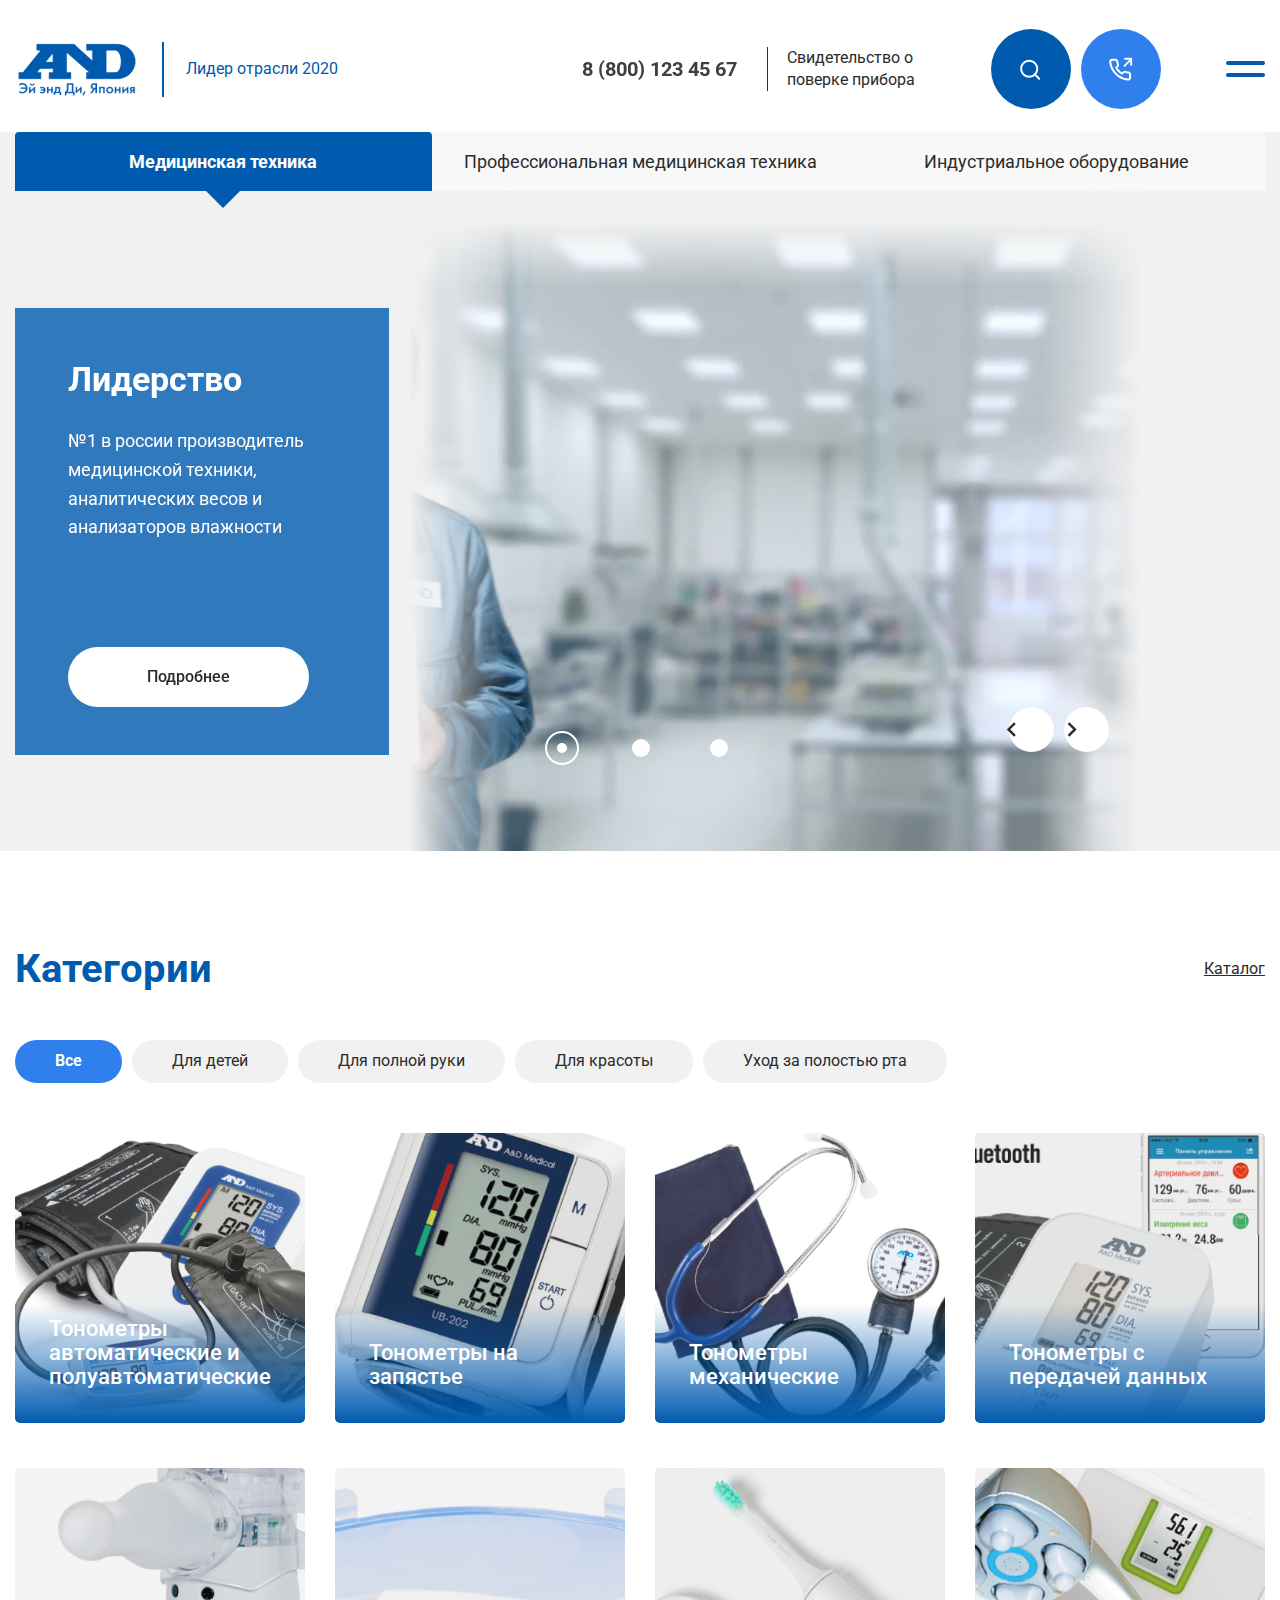
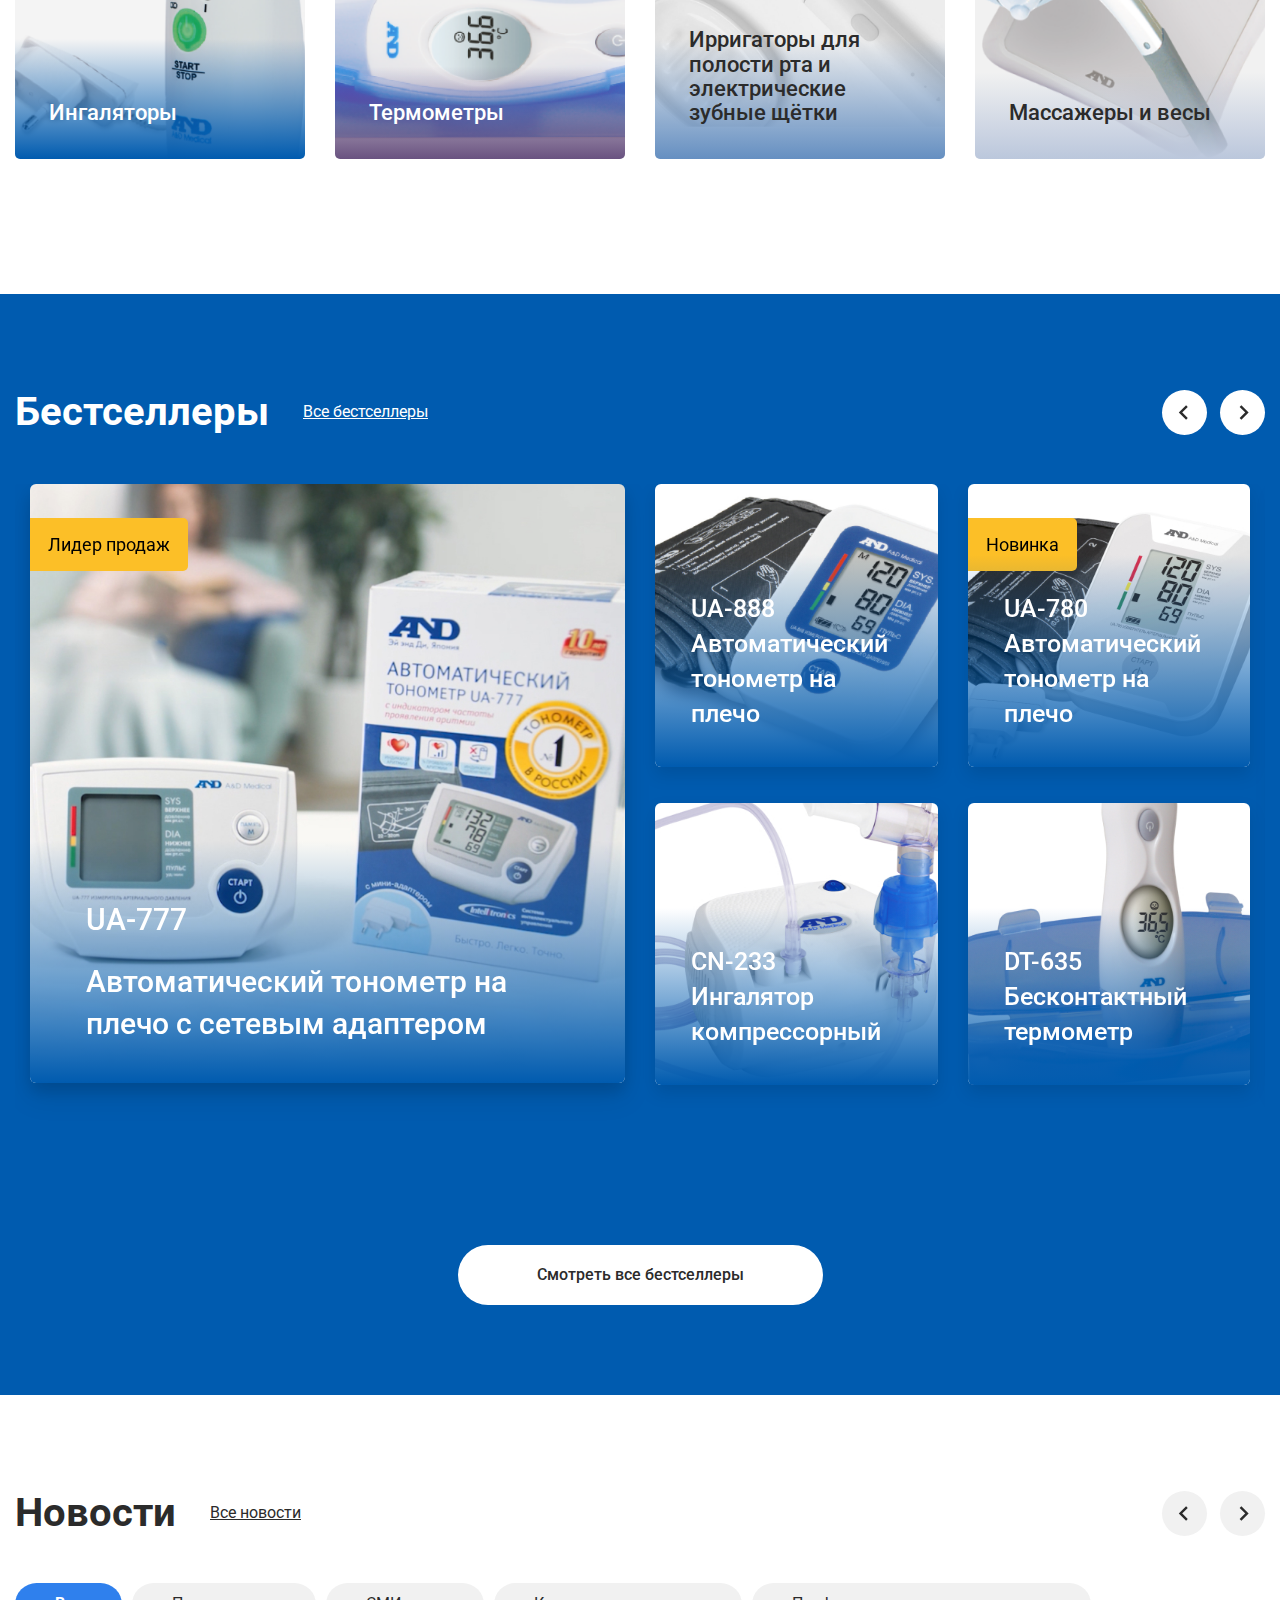
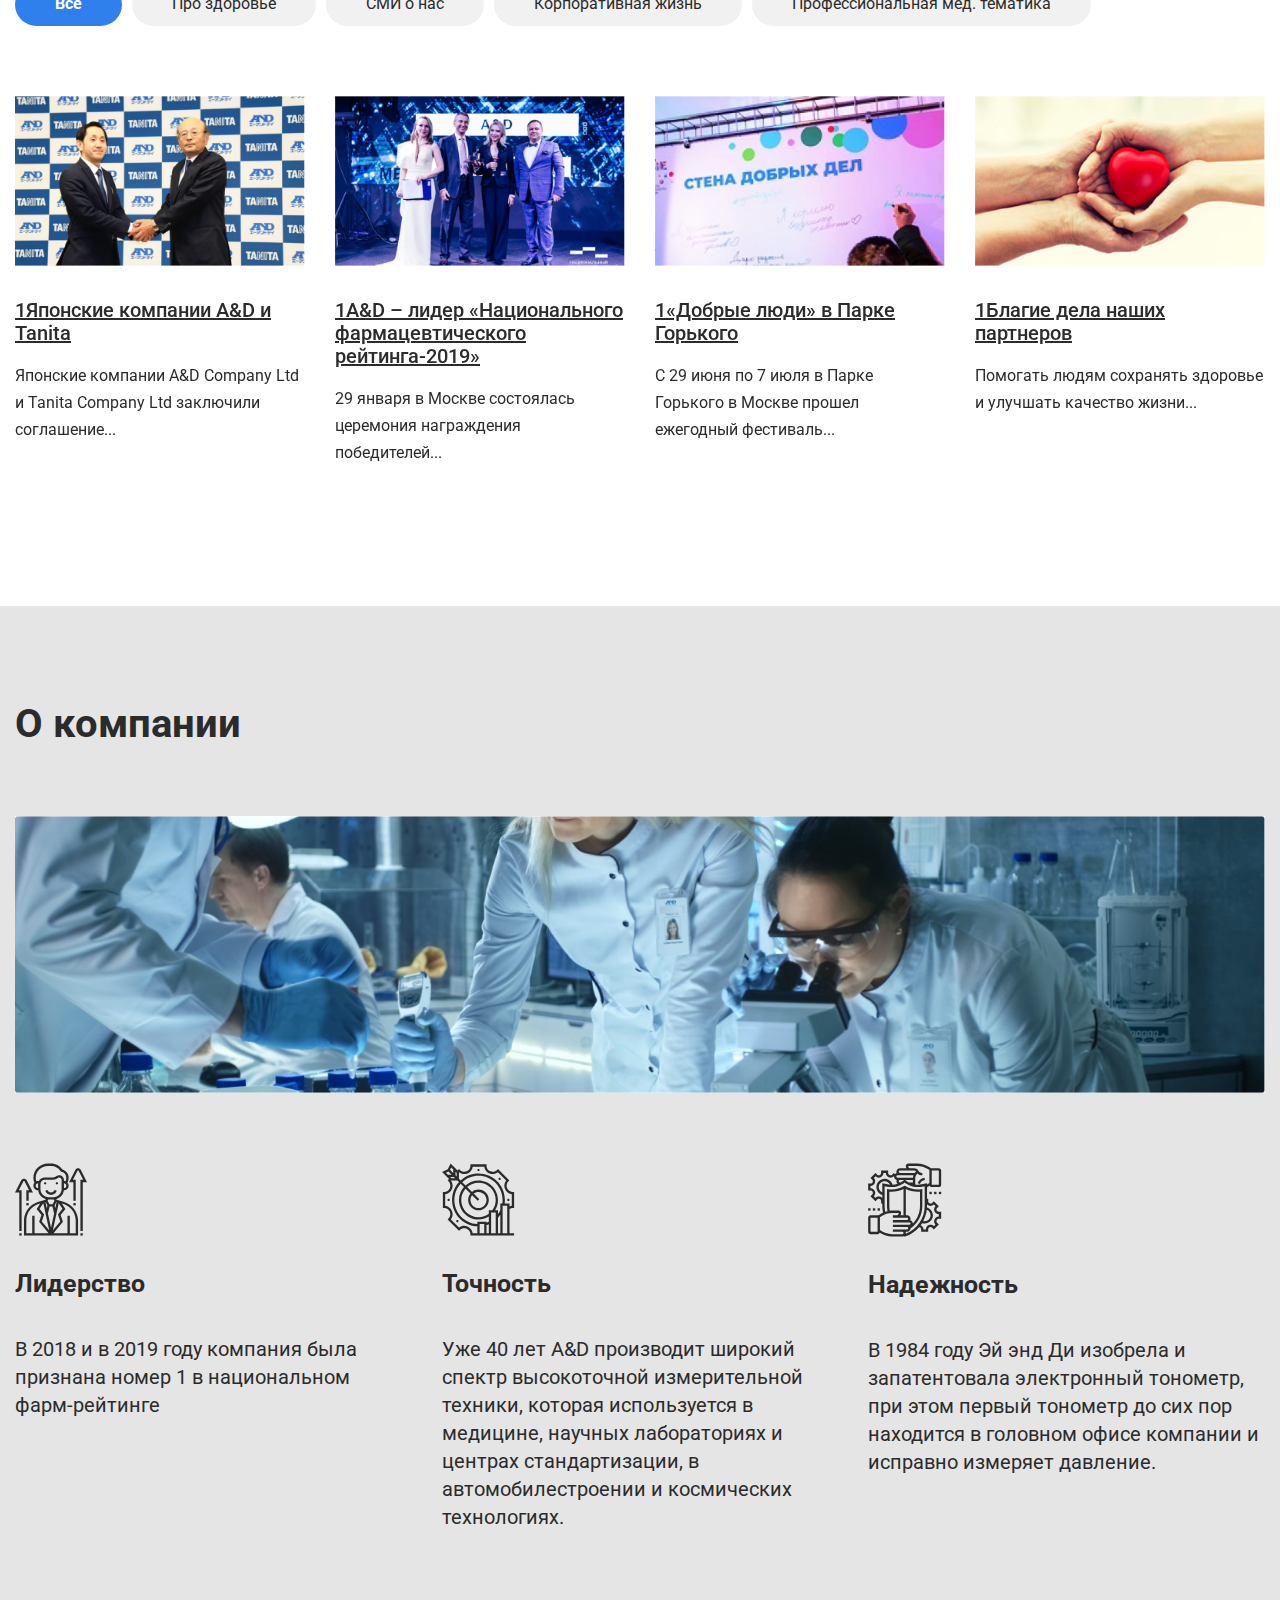
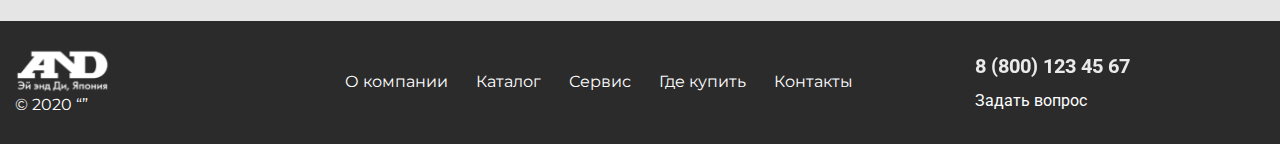
==== commit 51420ee0: "fix01" ====
--- a/index.html
+++ b/index.html
@@ -25,7 +25,7 @@
             <div class="header_logo">
               <a href="/" class="logo">
                 <img src="i/logo.png">
-                <span>Производитель тонометров №1 в России*</span>
+                <span>Лидер отрасли 2020</span>
               </a>
             </div>
           </div>
--- a/css/common.css
+++ b/css/common.css
@@ -13,6 +13,7 @@
 
 
 /*-fs start*/
+.-fs-50 {font-size:50px;}
 .-fs-45 {font-size:45px;}
 .-fs-40 {font-size:40px;}
 .-fs-36 {font-size:36px;}
@@ -103,7 +104,7 @@
 .-right{text-align: right;}
 .-right{text-align: left;}
 .-center{text-align: center;}
-.popup {display:none; padding:0; width:100%; margin:0; color:#fff;}
+
 .row-center{justify-content: center;}
 
 
@@ -147,20 +148,22 @@
 .btn-secondary {color: #fff; background: #005BAF; border: none; padding:22px 40px; border-radius:50px; box-shadow:none; text-align: center;text-decoration: none; font-weight: 500; line-height: 1;}
 .btn-secondary:focus, .btn-secondary.focus {box-shadow:none; outline:0; color: #fff; background: #2F80ED; border: none;}
 .btn-secondary:hover,.btn-secondary:focus:hover, .btn-secondary.focus:hover, .btn-secondary:not(:disabled):not(.disabled):active, .btn-secondary:not(:disabled):not(.disabled):active:focus, .btn-secondary:not(:disabled):not(.disabled).active:focus {color: #fff;  background: #2F80ED; border: none; box-shadow:none; }
+.back_btn{background: #F1F1F1; border-radius:50px; color: #2B2B2B; font-size: 20px; padding: 12px 26px; line-height: 1;}
+.back_btn:before{content:""; background: url(../i/back-btn.svg); width: 12px; height: 12px; display: inline-block; margin-right: 13px;}
+.back_btn:hover{background: #E4E4E4;}
 
 .more_link{padding: 12px; width: 228px; font-size: 20px; -webkit-align-items:center; align-items:center; -webkit-justify-content:center; justify-content:center; font-weight: normal;}
 .more_link:after{content:""; display:inline-block; width:12px; height:12px; background:url(../i/more_arrow.svg) no-repeat 50% 50%; margin-left:11px;}
 .-download-btn {-webkit-align-items:center; align-items:center; -webkit-justify-content:center; justify-content:center;}
 .-download-btn:after {content:""; display:inline-block; width:12px; height:12px; background:url(../i/arrow_bottom.svg) no-repeat 50% 50%; margin-left:11px;}
 
-
-	/*button:focus, a:focus, img:focus {outline:none;}
-	.btn {text-decoration:none; cursor:pointer; line-height:0.9; text-align:center;}*/
-		/*
-		.-loadimg-btn {-webkit-align-items:center; align-items:center; -webkit-justify-content:center; justify-content:center;}
-			.-loadimg-btn:after {content:""; display:block; width:20px; height:20px; background:url(../i/load_img.svg) no-repeat 50% 50%; margin-left:16px;}
-		.-clear-btn {-webkit-align-items:center; align-items:center; -webkit-justify-content:center; justify-content:center;}
-			.-clear-btn:after {content:""; display:block; width:20px; height:18px; background:url(../i/clear.svg) no-repeat 50% 50%; margin-left:16px;}*/
+.btn-third{padding: 13px 18px; max-width: 200px; width: 100%;font-size: 20px; -webkit-align-items:center; align-items:center; -webkit-justify-content:center; justify-content:center; font-weight: normal; background: #fff; border: 1px solid #2B2B2B; border-radius: 50px; font-size: 16px; display: flex; align-items: center; justify-content: space-around;}
+.btn-third:after{content:""; display:inline-block; width:12px; height:12px; background:url(../i/arrow-right-more-black.svg) no-repeat 50% 50%; margin-left:11px; background-size: contain;}
+.btn-third:focus, .btn-third.focus {box-shadow:none; outline:0; color: #fff; background: #005BAF; border: 1px solid #005BAF;}
+.btn-third:hover:after{background:url(../i/arrow-right-more-white.svg) no-repeat 50% 50%;width:12px; height:12px;margin-left:11px; background-size: contain;}
+
+.btn-third:hover,.btn-third:focus:hover, .btn-third.focus:hover, .btn-third:not(:disabled):not(.disabled):active, .btn-third:not(:disabled):not(.disabled):active:focus, .btn-third:not(:disabled):not(.disabled).active:focus {color: #fff;  background: #005BAF; border: 1px solid #005BAF; box-shadow:none; }
+
 /*
 	.btn-question{padding: 12px 10px 12px 36px; position: relative;}
 	.btn-question:before{content: ''; background: url(../i/form-icon.svg) no-repeat center center; width: 15px; height: 10px; position: absolute;top: 15px; left: 10px;}
@@ -221,7 +224,7 @@
 	.product_detail_photo .flickity-prev-next-button .flickity-button-icon{display: none;}*/
 /*flickity end*/
 /*slick*/
-.slick-dotted.slick-slider{margin-bottom: 0;}
+/* .slick-dotted.slick-slider{margin-bottom: 0;}
 .slick-arrow{background: #FFB800; width: 60px; height: 60px; border-radius: 50%; z-index: 3; display: flex; align-items: center; justify-content: center;}
 	.slick-prev:before{content: ''; background: url(../i/arrow-left.svg)no-repeat center center; width: 24px; height: 24px; display: block;}
 	.slick-next:before{content: ''; background: url(../i/arrow-right.svg)no-repeat center center; width: 24px; height: 24px; display: block;}
@@ -231,14 +234,14 @@
 .slick-dots li:first-child{margin-left: 0;}
 .slick-dots li button{padding: 0;}
 .slick-dots li button:before{content: ''; background: #D0D4D8; width: 6px; height: 6px; display: inline-block; border-radius: 50%; top: 50%; left: 50%; transform: translate(-50%, -50%);opacity: 1;}
-.slick-dots li.slick-active button:before{content: ''; border: 2px solid #FFB800; background: #fff; width: 14px; height: 14px; display: inline-block; border-radius: 50%;opacity: 1;}
+.slick-dots li.slick-active button:before{content: ''; border: 2px solid #FFB800; background: #fff; width: 14px; height: 14px; display: inline-block; border-radius: 50%;opacity: 1;} */
 
 
 .header{padding-top: 24px; padding-bottom: 18px;}
 	.header_row{align-items: center;}
 		.header_logo{ }
 			.logo{color: #005BAF; font-size: 16px; display: flex; align-items: center;}
-			.logo img{padding-right: 22px; width: 124px; height: 56px;}
+			.logo img{padding-right: 22px; }
 			.logo span{position: relative; display: flex; align-items:center; max-width: 250px;}
 			.logo span:before{content: ''; background: #005BAF; width: 2px; height: 55px;  margin-right: 22px; display: block;}
 		.header_menu{max-width: 497px; padding: 0; margin-left: 40px;     height: 100%;}
@@ -256,7 +259,7 @@
 /*nav-tabs start*/
 .section_itabs{background: #E4E4E4;}
 .home .section_itabs {
-	background: linear-gradient(90deg, #F1F1F1 62.2%, rgba(241, 241, 241, 0) 100%);
+	background: #F1F1F1;
 }
 
 .nav-tabs.nav-pills .nav-link {border-radius: 0;}
@@ -270,12 +273,9 @@
 		.nav-tabs .nav-item.show .nav-link, .nav-tabs .nav-link.active{border: none; background: transparent;}
 		.nav-tabs .nav-link:focus, .nav-tabs .nav-link:hover{border: none; background: transparent;}
 	.top-content{}
-
 				.itop_slider{}
 					.itop_slider_item {display: block; position: relative;}
-					/* .video_container{max-width: 1622px; margin:auto; padding-right: 15px; padding-left: 15px;} */
 						.itop_slider_item_img {height: 660px; background: #F1F1F1;text-align: right;position: relative;}
-
 						.itop_video_blur:nth-child(1){position: absolute;top:0; left: 0; right: 0;background: linear-gradient(180deg, #F1F1F1 30%, rgba(241, 241, 241, 0) 95.2%); height: 100px;}
 						.itop_video_blur:nth-child(2){position: absolute;top:0; left: 0; bottom: 0;background: linear-gradient(90deg, #F1F1F1 80%, rgba(241, 241, 241, 0) 100%); width: 40%;}
 						.itop_video_blur:nth-child(3){position: absolute;top:0; right: 0; bottom: 0;background: linear-gradient(270.44deg, #F1F1F1 57.47%, rgba(241, 241, 241, 0) 98.85%); width: 240px;}
@@ -299,12 +299,6 @@
 				.owl-theme .owl-dots .owl-dot:hover, .owl-theme .owl-dots .owl-dot:focus{outline: none!important;}
 
 .navbar-toggler{background:url(../i/toggler.svg)no-repeat center center; width: 39px; height: 16px; padding: 0;background-size: contain;border-radius:0; font-size:0; margin: 0; border: none;outline: none;}
-
-
-
-
-
-
 	.section_icategory{}
 		.icategory_wrap{}
 		.section_title_row{display: flex; align-items: center;}
@@ -339,16 +333,20 @@
 			.owl-prev, .owl-next{background: #fff; border-radius: 50%; border: none!important; outline:none!important; transition: all .3s; width: 45px; height: 45px; display: inline-flex; align-items: center; justify-content: center; padding: 0; }
 			.owl-prev:hover, .owl-next:hover{background: #2F80ED;}
 			.owl-prev span, .owl-next span{font-size: 0;}
-			.owl-prev span{background: url(../i/arr-left.svg) no-repeat center center; display: block; width: 100%; height: 100%;}
-			.owl-next span{background: url(../i/arr-right.svg) no-repeat center center; display: block; width: 100%; height: 100%;}
-			.owl-prev:hover span{background: url(../i/arr-left-w.svg) no-repeat center center;}
-			.owl-next:hover span{background: url(../i/arr-right-w.svg) no-repeat center center;}
+			.owl-prev span{background: url(../i/arr-left.svg) no-repeat center center; display: block; width: 10px; height: 15px; background-position: 50%; margin-left: -3px;}
+			.owl-next span{background: url(../i/arr-right.svg) no-repeat center center; display: block; width: 10px; height: 15px; background-position: 50%;     margin-left: 3px;}
+			.owl-prev:hover span{background: url(../i/arr-left-w.svg) no-repeat center center;display: block; width: 10px; height: 15px; background-position: 50%; margin-left: -3px;}
+			.owl-next:hover span{background: url(../i/arr-right-w.svg) no-repeat center center;display: block; width: 10px; height: 15px; background-position: 50%;     margin-left: 3px;}
 	.ibest_slider{margin-top: 44px;}
-		.slider_item{}
+		.slider_item{padding-bottom: 80px;}
 			.ibest_slider_item_row{}
-				.ibest_item_main{}
-					.ibest_item{display: block; position: relative; border-radius: 6px; overflow: hidden;}
-						.tag{position: absolute; top: 34px; left: 0; background: #005BAF; border-top-right-radius: 5px; border-bottom-right-radius: 5px; color: #fff; padding: 14px 18px; font-size:18px}
+			
+			.ibest_slider .owl-item{padding: 0 15px 30px;}
+				
+
+				.ibest_item_main{filter: drop-shadow(0px 12px 12px rgba(0, 0, 0, 0.1));}
+					.ibest_item{display: block; position: relative; border-radius: 6px; overflow: hidden;filter: drop-shadow(0px 8px 8px rgba(0, 0, 0, 0.1));}
+						.tag{position: absolute; top: 34px; left: 0; background: #fcbf27; border-top-right-radius: 5px; border-bottom-right-radius: 5px; color: #000; padding: 14px 18px; font-size:18px; }
 						.tag.-first{}
 						.tag.-new{}
 						.icategory_item_img{}
@@ -373,7 +371,6 @@
 					.news_img{}
 					.news_title{margin-top: 36px;}
 					.news_anons{margin-top: 18px; line-height: 1.7;}
-				/* .inews_slider_item:hover{background: #FFFFFF; border: 1.31058px solid #E4E4E4; box-sizing: border-box; box-shadow: 0px 13.1058px 13.1058px rgba(0, 0, 0, 0.1); border-radius: 6.5529px; padding: 16px;} */
 			.news_img{display: block;position: relative; z-index: 2;}
 				.news_title{text-decoration: underline; margin-top: 33px;display: block;line-height: 23px; text-align: left;position: relative; z-index: 2;}
 				.news_anons{display: block; margin-top: 17px;text-align: left;position: relative; z-index: 2;}
@@ -413,6 +410,7 @@
 .drop_menu{display: none;}
 
 .content{padding-left: 50px;}
+.content.fullwidth{padding-left: 0;}
 .breadcrumbs{}
 	.breadcrumb{background-color:transparent; padding-top: 57px; padding-bottom: 50px; margin-bottom: 0; padding-left: 0;}
 		.breadcrumb-item{align-items: center;}
@@ -432,16 +430,22 @@
 		.right_img{text-align: right; width: 100%;}
 		.left_img{text-align: left; width: 100%;}
 		.serv_text{width: 556px;}
-/* .page .main{margin-bottom: 100px;} */
 .page .content{position: relative; padding-bottom: 100px;}
 .content_wrap{position: relative;}
-.content_wrap_left{background: #F1F1F1; max-width: 539px; width: 100%; height: 100%; position: absolute; top: 0; left: 0;}
+.content_wrap.error{background: url(../i/error_bg.jpg) no-repeat center center; width: 100%; height: calc(100vh - 291px);}
+.error_box{padding-top: 5%;}
+	.error_title{color: #005BAF;}
+	.error_text{}
+	.error_box p+p{margin-top: 2em;}
+	.error_text a{color:#005BAF; text-decoration: underline;}
+	.error_text a:hover{text-decoration: none;}
 
 .sidebar{padding-top: 54px;background: #F1F1F1; max-width: 375px; padding-right: 41px; height: 100%;}
 .sidebar:before{content:''; background: #F1F1F1; position: absolute; top: 0; left: -160px; bottom: 0; width: 160px;}
-	.sidebar_title{color: #005BAF;line-height: 47px;}
-	.sidebar_list_links{padding-top: 40px;}
-			.sidebar_link{padding-bottom: 30px; display: block;}
+	.sidebar_title{color: #005BAF;line-height: 47px;margin-bottom: 40px; display: block;}
+
+	.sidebar_list_links{margin-top: 40px;}
+			.sidebar_link{padding-bottom: 28px; display: block;}
 			.sidebar_link.active{color: #005BAF;}
 .city_select{}
 	.city_select_title{margin-bottom: 10px;}
@@ -472,7 +476,8 @@
 			.contact_info_item{color: #000000;line-height: 30px;}
 				.contact_info_item_title{color: #005BAF;}
 			.contact_info_item p{color: #000000;}
-.bottom_btn{margin-top: 69px; text-align: right;}
+.top_info_row{align-items: center;}
+.top_btn{ text-align: right;}
 			
 .ui-state-hover, .ui-widget-content .ui-state-hover, .ui-widget-header .ui-state-hover, .ui-state-focus, .ui-widget-content .ui-state-focus, .ui-widget-header .ui-state-focus, .ui-button:hover, .ui-button:focus{border: 1px solid #C7C7C7; outline: none;}
 .ui-state-default, .ui-widget-content .ui-state-default, .ui-widget-header .ui-state-default, .ui-button, html .ui-button.ui-state-disabled:hover, html .ui-button.ui-state-disabled:active{border: 1px solid #C7C7C7;background: #F1F1F1;}
@@ -485,7 +490,7 @@
 	.top_content_subtitle{color:#fff; max-width: 620px;}
 .catalog .nav-tabs{position: relative; z-index: 2;}
 
-.section_category{}
+.section_category{padding-bottom: 90px;}
 .category_wrap{}
 .section_title_row{display: flex; align-items: center;}
 	.category_wrap .section_title_row{ justify-content: space-between; }
@@ -511,8 +516,9 @@
 
 .section_bottom_text{margin-top: 94px; margin-bottom: 89px;}
 
-.sidebar_box_nav{margin-top: 38px;}
-	.sidebar_nav_title{margin-bottom: 11px;}
+.sidebar_box_nav{margin-top: 27px;}
+	.sidebar_nav_title{padding-bottom: 11px; padding-top: 11px; display: block;}
+	.sidebar_nav_title.active{color: #005BAF;}
 		.sidebar_nav{margin-top: 0; list-style-type: none; padding-left: 0; color: #2B2B2B;}
 
 		.sidebar_nav .nav_item{border-bottom:1px solid rgba(0, 0, 0, 0.2);padding-bottom: 14px; padding-top: 14px; display: block; }
@@ -528,7 +534,7 @@
 				.sidebar_subnav .nav_item.active .nav_item_link{color: #005BAF;}
 				.sidebar_subnav .nav_item.active .nav_item_link:before{content:''; background: #005BAF; border: none;  border-radius:50%; width: 7px; height: 7px;}
 
-.sidebar_box_filter{margin-top: 44px;}
+.sidebar_box_filter{margin-top: 33px; display: none;}
 	.sidebar_filter{margin-top: 14px;}
 		.price-input-group{display: flex; justify-content: space-between; flex-wrap: wrap;}
 		.price-input-item{position: relative;}
@@ -554,12 +560,12 @@
 	.products_row{}
 		.product_col{}
 			.product_item{margin-bottom: 30px;}
-				.product_item_top{position: relative;border: 1px solid #CDCDCD; border-radius: 7px; overflow: hidden;margin-bottom: 18px;}
-					.product_item_img{}
-					.product_item_title{position: absolute; bottom: 24px; padding-left: 29px;padding-right: 53px;}
+				.product_item_top{position: relative;border: 1px solid #CDCDCD; border-radius: 7px; overflow: hidden;margin-bottom: 18px; min-height: 303px;}
+					.product_item_img{text-align: center;}
+					.product_item_title{ padding-left: 12px;padding-right: 12px;}
 					.product_item_info{position: absolute; top: 5px; left: 5px; right: 5px; bottom: 5px; background: rgba(0, 91, 175, 0.8); display: flex; flex-direction: column; justify-content: flex-end; opacity: 0; transition: all .3s;}
-						.product_item_info_title{color:#FFF; padding-left: 24px;padding-right: 24px;}
-						.product_item_info_text{color:#FFF; padding: 24px;}
+						.product_item_info_title{color:#FFF; padding-left: 12px;padding-right: 12px; padding-bottom: 20px;}
+						.product_item_info_text{color:#FFF; padding: 12px;}
 				.product_item:hover .product_item_info{opacity: 1;}
 				.product_item:hover .product_item_title{display: none;}
 				
@@ -567,7 +573,7 @@
 				.product_item_compare:before{content: ''; background: url(../i/compare.svg) no-repeat; width: 24px;height: 24px;margin-right: 20px; display: inline-block; vertical-align: middle;}
 				.product_item_compare:hover{text-decoration: underline;}
 				.product_item_compare:hover:before{background: url(../i/compare-active.svg) no-repeat;}
-				.product_item_compare+.more_link{margin-top: 33px;}
+				.product_item_compare+.more_link{margin-top: 33px; width: 100%;}
 				.product_item:hover .more_link{background: #2F80ED;}
 	.pagination_box{margin-top: 18px; margin-bottom: 102px;}
 		.pagination{justify-content: center; margin-bottom: 0; align-items: center;}
@@ -588,7 +594,6 @@
 	.nav-category .nav-item{margin-right: 10px;}
 			.nav-category .nav-item .nav-link {background: #F1F1F1; border-radius: 50.0064px; color: #2B2B2B;padding: 10px 40px;border: none;text-align: center;}
 			.nav-category .nav-item.active .nav-link {background: #2F80ED;color: #fff;font-weight: 700;}	
-			/* .nav-category .nav-item.show .nav-link, .nav-tab-items .nav-link.active {border: none;background: #2F80ED; color: #fff;} */
 			.nav-category .nav-link:focus, .nav-category .nav-link:hover {border: none;background: #2F80ED; color: #fff;}
 .products_count{display: flex; justify-content: flex-end; align-items: center; margin-top: 50px; margin-bottom: 0;}
 	.products_count_text{}
@@ -607,7 +612,142 @@
 				.news_item_anons{display: block; margin-top: 17px;text-align: left;position: relative; z-index: 2;}
 			.news_item:hover:before{opacity: 1;}
 			.news_item:hover .news_item_title{text-decoration: none;}
+
+.section_map{margin-top: 100px;}
+		.map_info_wrap{position: relative;margin-top: 45px; display: flex; justify-content: flex-end;}
+		.map_info{position: absolute; top:0; left:0; width: 405px; padding-bottom: 36px; padding-right: 74px; background: #fff;}
+			.map{}
+.descr{margin-top: 43px;}
+.section_vacancies{margin-top: 49px; padding-top: 49px; border-top: 1px solid #ADADAD;}
+	.section_vacancies .ui-selectmenu-button.ui-button{margin-left: 18px; width: 168px; height: 40px; padding: 13px 15px; font-size: 14px;}
+	.vacancies_list{margin-top: 44px;}
+		.vacancies_item{margin-bottom: 34px;}
+		.vacancies_item:last-child{margin-bottom: 0;}
+			.vacancies_item_title{color:#005BAF; margin-bottom: 24px;}
+
+.section_product{}
+	.section_product .title_main {margin-top: 50px;}
+	.product-content{}
+		.card-row{}
+		.card-left{}
+			/* .carousel-container{display: flex; justify-content: space-between; align-items: flex-start; flex-wrap: wrap;} */
+			.slick-list{padding: 0;}
+			.addon_photo{margin-right: 30px; width: 115px; display: inline-block; vertical-align: top;}
+			.detail_photo{display: inline-block; width: calc(100% - 150px);}
+			.detail_photo_item {width: 100%; height: 512px;  border: 1px solid #CDCDCD; padding: 16px; background: #fff;border-radius: 7px;}
+			.addon_photo_item{height: 105px; width: 105px; cursor: pointer; margin-bottom: 20px;border: 1px solid #CDCDCD; padding: 16px; background: #fff;border-radius: 7px;}
+			.detail_photo_item_link{display: flex; align-items: center; justify-content: center; height: 100%;}
+		.card-right{}
+		.slick-prev, .slick-next{display: none;}
+		.card_info_wrap{display: flex; flex-direction: column; justify-content: space-between;    height: 100%;}
+			.card_model_name{}
+			.card_info{margin-top: 29px;}
+				.card_info_title{margin-bottom: 17px;}
+					.card_info_row{display: flex; justify-content: space-between;}
+					.card_info_row:nth-child(odd) {}
+					.card_info_row:nth-child(even) {background: rgba(196, 196, 196, 0.2);}
+						.card_info_col{padding: 9px 20px;}
+				.card_info_btn{}
+					.card_compare{border: 1px solid #2B2B2B; border-radius: 50px; padding: 10px 20px; margin-right: 20px; box-sizing: border-box; display: inline-block;}
+					.card_compare:after {content: ''; background: url(../i/compare.svg) no-repeat; width: 18px; height: 18px; margin-left: 18px; display: inline-block; vertical-align: middle; background-size: contain}
+					.card_more{background: #005BAF; font-size: 16px; width: auto; padding: 14px 20px;display: inline-block;}
+				.card_bonuses{}
+
+					.card_bonuses_title{margin-bottom: 29px;}
+						.card_bonuses_item{margin-bottom: 18px; background: #F3F3F3; border-radius: 5px; height: 135px; display: flex; align-items: center;justify-content: center;padding: 21px;}
+						.card_bonuses_item:last-child{margin-bottom: 0;}
+							.card_bonuses_item_row{display: flex; align-items: center; flex-wrap: wrap; width: 100%;}
+								.card_bonuses_item_icon{text-align: center; width: 95px;}
+								.card_bonuses_item_title{width: calc(100% - 95px); padding-left: 13px;}
 		
+		.section_tabs{margin-top: 93px;}						
+			.nav-content-tabs{display: flex; align-items: flex-end;}	
+				.nav-content-tabs .nav-item{margin-right: 2px;}
+					.nav-content-tabs .nav-item .nav-link{letter-spacing: 0.05em;text-transform: uppercase;text-align: center; background: #005BAF; display: block; width: 245px;color: #FFFFFF; height: 46px; line-height: 46px; border-top-left-radius: 5px; border-top-right-radius: 5px; position: relative; }
+					.nav-content-tabs .nav-item .nav-link.active{border: 1px solid #005BAF;color: #2B2B2B; height: 54px; line-height: 54px; background: #fff; border-bottom: none; position: relative;	}
+					.nav-content-tabs .nav-item .nav-link:after{content:''; background: #fff; width: 100%; height: 1px; position: absolute; bottom:-1px; right: 0;}
+			.tabs_content{border: 1px solid #005BAF; padding-top: 54px; padding-left: 46px; padding-right: 70px; padding-bottom: 46px; line-height: 1.5; }
+			.tabs_content ul{list-style-type: none; padding: 0;}
+			.tabs_content ul li{position: relative; padding-left: 30px;}
+			.tabs_content ul li:before{content:''; width: 8px;height: 8px;background: #005BAF;border-radius: 50%; position: absolute; top:6px; left:0;}
+
+.section_category_list{margin-top: 90px;}
+.category_slider_arrows {margin: 0 0 0 auto;}
+.category_slider_arrows .owl-prev, .category_slider_arrows .owl-next {background: #F1F1F1;}
+.category_slider_arrows .owl-prev:hover, .category_slider_arrows .owl-next:hover {background: #2F80ED;}
+			.category_slider{margin-top: 43px;}
+			.category_list_item_link{display: block;}
+			.category_list_item{position: relative;border: 1px solid #CDCDCD; border-radius: 7px; overflow: hidden;margin-bottom: 18px;}
+					.category_list_item_title{position: absolute; bottom: 24px; padding-left: 29px;padding-right: 53px;}
+
+
+.land{background: url(../i/map_bg.svg) no-repeat center center; width: 100%; min-height: calc(100vh - 100px);}
+	.land_row{display: flex; justify-content: center; flex-wrap: nowrap; height: 100%;}
+			.site_item{display: block; height: 100%; padding-top: 94px;position: relative;}
+			.site_item:before{content:''; background: rgba(0, 0, 0, 0.5); width: 100%; height: 100%; position: absolute; top: 0; left: 0;}
+			.site_item .site_item_name{max-width: 372px; padding-left: 90px; }
+			.site_item.active .site_item_name{color: #005BAF;}
+			.site_item.active:before{background:transparent}
+			.site_item:hover:before{background:transparent}
+			/* .site_item:hover .site_item_name{color: #2B2B2B;} */
+.land_wrap_row{display: flex;}	
+.left_panel{width: 162px; background: #fff; height: calc(100vh - 100px); position: relative; z-index: 4;}
+.left_panel_text{ }
+.left_panel_text{position: relative; color: #2B2B2B; font-size: 30px; white-space: nowrap;  top:50%; left:0; transform:rotate(-90deg) translateY(-50%);}
+.left_panel .logo{justify-content: center; padding-top: 100px;}
+.drop-icon {background: url(../i/left-icon-panel.svg) no-repeat center center;display: block;width: 26px;height: 26px;display: inline-block;margin-left: 18px;transform: rotate(90deg);background-size: contain;vertical-align: middle;}
+.container.-full{max-width: 100%; padding: 0;}
+
+
+.popup {padding:0; width:100%; margin:0; position: absolute; top:0; z-index: 3;left: -1000px; height: calc(100vh - 100px); transition: all 0.5s;}
+
+.close_popup{background: url(../i/close.svg)#005BAF no-repeat center center; width: 40px; height: 40px; display: flex; justify-content: center; align-items: center; top:100; right: 87px; position: absolute; border-radius: 50%; cursor: pointer;}
+.left_menu{transition: all 0.5s; background: #fff; padding: 70px 90px; display: flex; flex-direction: column; justify-content: space-between; max-width: 784px;}
+.close_popup:hover{background: url(../i/close.svg)#2F80ED no-repeat center center;}
+.left_menu.active{ left: 162px; }
+	.left_menu_top{}
+		.left_menu_nav{padding-left: 0; list-style: none;}
+		.left_menu_nav .nav-link{padding: 0;}
+	.left_menu_bottom{}
+		.left_menu_bottom_contacts{color:#2B2B2B}
+		.left_menu_bottom_info{padding-top: 83px;color:#2B2B2B}
+	.icon_box{background: #005BAF; border-radius:50%; margin-top: 40px; color:#fff; width: 50px; height: 50px; display: flex; align-items: center; justify-content: center;}
+
+.section_compare{}
+	.section_compare .title_main{color: #005BAF;}
+	.section_compare .subtitle{margin-bottom: 30px;}
+	.compare-table{margin-bottom: 90px;}
+		.compare-row{border-bottom: 1px solid rgba(0, 0, 0, 0.2); padding-top: 26px; padding-bottom: 26px;min-height: 119px;flex-wrap: nowrap;}
+		.compare-row:last-child{border-bottom: none}
+			.compare_title{font-size: 20px; font-weight: 700; min-width: 242px;}
+			.compare_title_item{font-size: 16px;}
+				.compare_product_img{background: #FFFFFF;border: 1px solid #CDCDCD;border-radius: 7px; padding: 26px; max-width: 200px; max-height: 200px;}
+
+.form_search{width: 100%;margin-bottom: 40px;}
+.form_search{border-bottom: 1px solid #2B2B2B;}
+	.form_search .form-control{border: none;  width: calc(100% - 34px); padding: 12px 34px 12px 0; border-radius:0;}
+	.form_search .search_btn{background: url(../i/search-black.svg) no-repeat center right; width: 20px; height: 20px; background-size: contain}
+	.form_search .form-control:focus, .form-control:hover, .form-control:active, .form-control.focus, .form-control.active{border:none; outline: none; box-shadow:none;}
+.search_title span{font-weight: normal;}
+
+.search_wrap{}
+	.search_item{margin-top: 60px;}
+		.search_item_row{}
+			.search_product_item{position: relative;border: 1px solid #CDCDCD; border-radius: 7px; overflow: hidden;margin-bottom: 18px; max-width: 357px;}
+				.search_product_item_img{border: 1px solid #CDCDCD; padding: 25px;border-radius: 7px;}
+				.search_product_item_title{position: absolute; bottom: 24px; padding-left: 29px;padding-right: 53px;}
+				.search_product_item_info{margin-left: 10px;}
+			.search_product_item_info_title{margin-bottom: 16px; line-height: 1;}
+			.search_product_item_info_subtitle {line-height: 1;}
+			.search_product_info_box{margin-top: 16px; max-width: 560px;}
+				.search_product_info_row{border-bottom: 1px solid rgba(0,0,0,0.3); justify-content: space-between;padding-top: 7px; padding-bottom: 7px;	display: flex;}
+				.search_product_info_row:last-child{border:none}
+
+
+
+
+
+
 
 
 
@@ -618,6 +758,7 @@
 }
 @media(max-width: 1600px){
 	.top_content{top:0}
+	.-fs-40{font-size: 34px;}
 }
 
 @media(max-width: 1560px){
@@ -642,6 +783,21 @@
 	.category_tabs .nav-tab-items .nav-item{margin-bottom: 10px;}
 	.sidebar{padding-right: 16px;}
 	.nav_category_wrap .nav-item{margin-bottom: 16px;}
+	/* .land{overflow: hidden;} */
+	.site_item .site_item_name{padding-left: 16px;}
+	.site_item_name{font-size:26px}
+}
+@media(max-width: 1330px){
+	.card-row{flex-direction: column;}
+	.card-row>div{max-width: 100%; width: 100%;}
+	.card-right{margin-top: 60px;}
+	.product_item_title {font-size: 17px;}
+}
+
+@media(max-width: 1319px){
+	.map{width: 100%;}
+	.map iframe{width: 100%;}
+	.nav-content-tabs .nav-item .nav-link{width: auto; padding: 0 26px;}
 }
 @media(max-width: 1199px){
 	.section{padding-top: 82px; padding-bottom: 82px;}
@@ -675,7 +831,12 @@
 	.product_item_info_title{padding-left: 16px; padding-right: 16px;font-size:14px}
 	.product_item_title{padding-left: 16px; padding-right: 16px;}
 	.product_item_compare{font-size:14px}
-	.more_link{width: 100%;font-size: 16px;}
+	.more_link:not(.card_more ){width: 100%;font-size: 16px;}
+	.card_bonuses_item{width: 300px; margin: 10px;}
+	.card_bonuses_list{display: flex; flex-wrap: wrap; justify-content: center;}
+	.card_bonuses{margin-top: 60px;}
+	.card_info_btn{margin-top: 40px;}
+
 }			
 @media(max-width: 991px){
 	html, body{font-size: 14px;}
@@ -724,7 +885,23 @@
 	.category_item_img img{width: 100%; height: 100%; object-fit: cover;}
 	.sidebar:after{content: ''; background: #F1F1F1; position: absolute; top: 0; right: -15px; bottom: 0; width: 15px;}
 	.sidebar{padding-right: 0;}
-
+	.sidebar_title {margin-bottom: 20px;}
+	.compare_title{ min-width: 170px; font-size: 17px;}
+	.compare_product_img{padding: 16px;}
+	.btn-third{ font-size: 14px;}
+	.land_row{flex-wrap: wrap;}
+	.site_item{height: auto;}
+	.site_item{padding-top: 20px;}
+	.left_panel .logo{padding-top: 20px;}
+	.left_panel{height: 100%;min-height: 600px;}
+	.land{min-height: 600px;}
+	.left_panel_text{top:320px}
+	.left_menu{    max-width: 100%;    padding: 40px;}
+	.-fs-50{font-size: 28px;}
+	.left_menu.active{left:0}
+	.left_panel {z-index: 3;}
+	.popup{height: 100%;}
+	.land_wrap_row{position: relative;}
 
 }	
 @media(max-width: 768px){
@@ -742,7 +919,7 @@
 	.itop_video_blur{display: none!important;}
 	.itop_slider_item_img{height:auto}
 	.sidebar_link{padding-bottom: 20px;}
-	.sidebar_list_links{padding-top: 40px;}
+	/* .sidebar_list_links{padding-top: 40px;} */
 	.title_main_text {font-size:25px}
 	.img_box_text{position: static;}
 	.img_box{display: block;}
@@ -750,6 +927,14 @@
 	.right_text{width: auto; padding-left: 0;padding-top: 20px;}
 	.img_box{margin-top: 40px;}
 	.contact_info_item {margin-bottom: 40px;}
+	.nav-content-tabs .nav-item .nav-link{font-size: 12px; padding: 0 13px;}
+	.compare_item{min-width: 156px;}
+	.compare-table{overflow-x: scroll;}
+	.compare-row{border-bottom: 0;}
+	.search_product_item{margin-left: auto; margin-right: auto;}
+	.search_product_info_box{max-width: 100%;}
+	
+	
 	
 }		
 @media(max-width: 575px){
@@ -765,7 +950,7 @@
 	.header_menu .nav-item{padding-bottom: 25px;}
 	.header_phone{font-size: 20px;}
 	.navbar-toggler{height: 28px;}
-	.header_logo{    padding-left: 6%;}
+	.header_logo{padding-left: 6%;}
 	.section_itabs .container{padding: 0;}
 	.nav-tabs .nav-item .nav-link:after{border:none; background: url(../i/min_arrow_white.svg)no-repeat; width: 13px; height: 8px; position: static;display: block; position: static;  transform: translateX(0); opacity: 1; transition: all 0.3s;}
 	.nav-tabs .nav-item .nav-link{justify-content: space-between; align-items: center; padding: 16px 14px;}
@@ -817,9 +1002,52 @@
 .products_count{margin-top: 30px;}
 .news_item:before{display: none;}
 .news_item{text-align: center;}
+.section_map{margin-top: 40px;}
+.map_info_wrap{margin-top: 20px;}
+.-fs-28{font-size: 21px;}
+.map_info_wrap{display: block;}
+.map_info{padding-right: 0; width: 100%; position: static;}
+.content_wrap.error{height: 400px;}
+.addon_photo{width: 100%; margin-right:0}
+.detail_photo_item{height: auto;}
+.detail_photo{width: 100%; margin-bottom: 20px;}
+.carousel-container{display: flex; flex-wrap: wrap;}
+.detail_photo {order:10}
+.addon_photo {order:20}
+.addon_photo_item{max-width: 105px;}
+.addon_photo .slick-slide{text-align: center;}
+.card_info_btn .card_compare{width: 240px; margin-bottom: 16px;}
+.card_info_btn .card_more {width: 240px; }
+.nav-content-tabs .nav-item{width: 100%;}
+.nav-content-tabs .nav-item .nav-link.active{height: 46px; line-height: 46px;}
+.nav-content-tabs .nav-item .nav-link{border-radius: 0;}
+.nav-content-tabs .nav-item .nav-link{border: 1px solid #005BAF;}
+.tabs_content{padding: 40px 20px;}
+.section_category_list{margin-top: 60px;}
+.section_bottom_text{margin-top: 60px;}
+.section_tabs{margin-top: 60px;}
+.section_title{font-size: 26px;}
+.category_slider .owl-nav button.owl-next, .category_slider .owl-nav button.owl-prev{background: #F3F3F3;}
+.left_panel{width: 100%; height: auto;    min-height: auto;}
+.left_panel_text{transform:none; top:0;   text-align: center;  font-size: 16px; padding: 20px;}
+.land_wrap_row{flex-wrap: wrap; }
+.drop-icon{width: 17px; height: 17px;}
+.land{min-height: 100%;}
+.site_item{height: 150px;padding-bottom: 20px;}
+.site_item_name{font-size: 20px;    padding: 20px;}
+.popup{height: auto;}
+.close_popup {right: 34px;}
+
+
 }		
 
 @media(max-width: 491px){
 	.price-input-item+.price-input-item{margin-left: 0; margin-top: 16px; width: 100%;}
 	.inputnum {width: 250px;}
+
+}
+@media(max-width: 356px){
+	.section_vacancies .ui-selectmenu-button.ui-button{margin-left: 0; margin-top: 16px;}
+	.section_vacancies .city_select_title{display: block;}
+	
 }